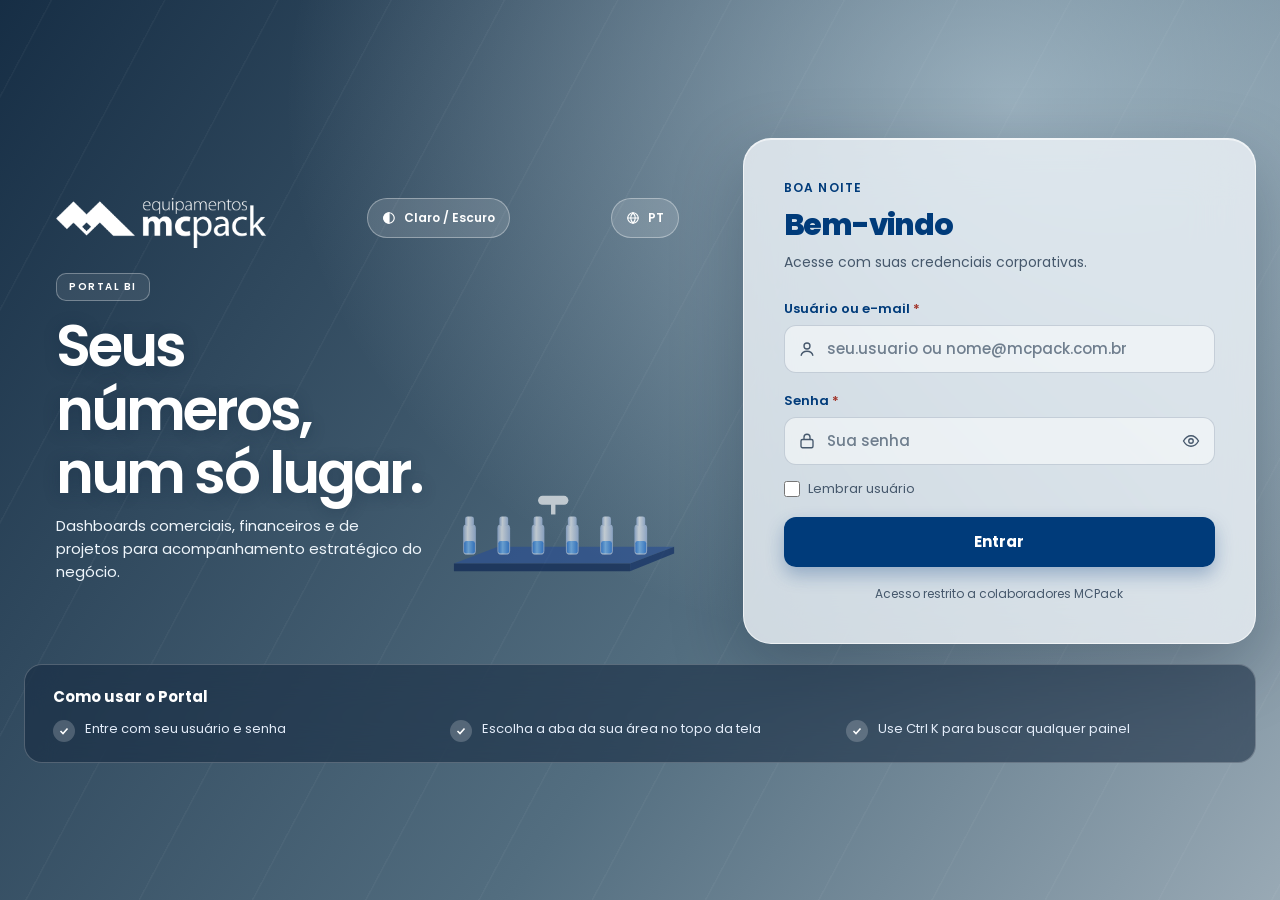
==== index.html @ 767753c0 "RH: menu suspenso flutuante para responsáveis sem deslocar formulário" ====
<!DOCTYPE html>
<html lang="pt-BR">
<head>
<meta charset="UTF-8">
<meta name="viewport" content="width=device-width, initial-scale=1.0">
<title>MCPack · Portal BI</title>
<link href="https://fonts.googleapis.com/css2?family=Poppins:wght@400;500;600;700;800&display=swap" rel="stylesheet">
<style>
  :root {
    --bg:#f3f6fb; --bg2:#e3ecf9; --white:#ffffff; --border:#dbe3ef;
    --navy:#144387; --navy2:#0e3169; --navy-dark:#0e3169;
    --text:#1f2a44; --muted:#5a6a85; --danger:#d6361f;
    --topbar-bg:#144387; --card-shadow:0 4px 16px rgba(14,49,105,0.08);
    --tab-hover:rgba(20,67,135,0.08);
    --input-bg:#e3ecf9; --input-bd:#b9cdea; --btn-bg:#144387; --btn-text:#ffffff;
    --loader-border:#dbe3ef; --loader-top:#144387; --head:#144387;
    --hero-bg:linear-gradient(120deg,#0e3169 0%,#144387 55%,#2f66bd 100%);
    --page-bg:linear-gradient(180deg,#e3ecf9 0%,#f3f6fb 60%);
  }
  [data-theme="dark"] {
    --bg:#0b1628; --bg2:#122241; --white:#122241; --border:#2a3d63;
    --navy:#4f86d9; --navy2:#2f66bd; --navy-dark:#2f66bd;
    --text:#e6ebf3; --muted:#9fb0cc; --danger:#f87171;
    --topbar-bg:#0e3169; --card-shadow:0 4px 16px rgba(0,0,0,0.4);
    --tab-hover:rgba(79,134,217,0.14);
    --input-bg:#1b2f52; --input-bd:#2a3d63; --btn-bg:#2f66bd; --btn-text:#ffffff;
    --loader-border:#2a3d63; --loader-top:#4f86d9; --head:#cfe0fb;
    --hero-bg:linear-gradient(120deg,#0a2350 0%,#0e3169 55%,#1f4a9e 100%);
    --page-bg:linear-gradient(180deg,#0b1628 0%,#0b1628 100%);
  }
  * { margin:0; padding:0; box-sizing:border-box; }
  html, body { height:100%; }
  body { font-family:'Poppins',system-ui,sans-serif; background:var(--bg); color:var(--text); transition:background 0.4s,color 0.4s; }
  button, input, select, textarea { font-family:inherit; }
  :focus-visible { outline:2px solid var(--navy); outline-offset:2px; }

  /* ===== LOGIN ===== */
  #login-screen { min-height:100vh; display:flex; align-items:center; justify-content:center; padding:40px 24px; background:var(--page-bg); }
  .login-wrap { width:100%; max-width:1180px; display:flex; flex-direction:column; gap:20px; }
  .login-row { display:flex; flex-wrap:wrap; gap:20px; }
  .hero { flex:1.25 1 520px; min-width:0; position:relative; overflow:hidden; border-radius:24px; padding:36px 40px; min-height:460px; display:flex; flex-direction:column; justify-content:space-between; gap:24px; color:#fff; background:radial-gradient(circle at 85% 20%,rgba(255,255,255,.16),transparent 45%),repeating-linear-gradient(135deg,rgba(255,255,255,.04) 0 2px,transparent 2px 22px),var(--hero-bg); box-shadow:0 10px 30px rgba(14,49,105,.25); }
  .hero-top { display:flex; justify-content:space-between; align-items:flex-start; gap:12px; flex-wrap:wrap; position:relative; }
  .hero-top img { width:150px; height:auto; display:block; }
  .hero-bottom { display:flex; flex-wrap:wrap; gap:24px; align-items:flex-end; justify-content:space-between; position:relative; }
  .hero-text { flex:1 1 240px; min-width:0; }
  .chip { display:inline-block; border:1px solid rgba(255,255,255,.35); background:rgba(255,255,255,.16); border-radius:999px; padding:5px 14px; font-size:11px; font-weight:700; letter-spacing:.08em; }
  .hero h2 { margin:14px 0 8px; font-size:2.2rem; line-height:1.1; font-weight:800; letter-spacing:-1px; color:#fff; }
  .hero p { font-size:15px; line-height:1.55; color:#dbe7fb; max-width:380px; }
  .hero-art { flex:0 0 auto; width:300px; max-width:100%; height:auto; opacity:.95; }
  .btn-theme { border:1px solid rgba(255,255,255,.35); background:rgba(255,255,255,.14); color:#fff; border-radius:999px; padding:0 14px; min-height:40px; font-size:12px; font-weight:600; cursor:pointer; display:inline-flex; align-items:center; gap:8px; transition:background .2s; }
  .btn-theme:hover { background:rgba(255,255,255,.24); }
  .btn-theme svg { width:14px; height:14px; }
  .login-card { flex:1 1 380px; min-width:0; background:var(--white); border:1px solid var(--border); border-top:4px solid var(--navy); border-radius:24px; padding:40px; box-shadow:0 12px 32px rgba(14,49,105,.12); display:flex; flex-direction:column; justify-content:center; animation:fadeUp .5s ease both; }
  @keyframes fadeUp { from{opacity:0;transform:translateY(14px)} to{opacity:1;transform:translateY(0)} }
  .login-greeting { font-size:12px; font-weight:600; color:var(--navy); text-transform:uppercase; letter-spacing:.1em; margin-bottom:6px; }
  .login-card h1 { font-size:26px; font-weight:800; color:var(--head); margin-bottom:4px; }
  .login-card .sub { font-size:14px; color:var(--muted); margin-bottom:26px; }
  .field { margin-bottom:18px; }
  .field label { display:block; font-size:13px; font-weight:600; color:var(--head); margin-bottom:6px; }
  .field .req { color:var(--danger); }
  .input-wrap { position:relative; }
  .input-wrap > svg.ico { position:absolute; left:14px; top:15px; width:18px; height:18px; color:var(--muted); pointer-events:none; }
  .field input { width:100%; height:48px; background:var(--input-bg); border:1.5px solid var(--input-bd); border-radius:12px; padding:0 14px 0 42px; color:var(--text); font-family:inherit; font-size:15px; font-weight:500; outline:none; transition:border-color .2s,box-shadow .2s,background .4s; }
  .field input:focus { border-color:var(--navy); box-shadow:0 0 0 3px rgba(79,134,217,.25); }
  .field input::placeholder { color:var(--muted); opacity:.75; }
  #input-pass { padding-right:48px; }
  .btn-eye { position:absolute; right:2px; top:2px; width:44px; height:44px; border:0; background:transparent; color:var(--muted); cursor:pointer; display:flex; align-items:center; justify-content:center; border-radius:10px; }
  .btn-eye svg { width:18px; height:18px; }
  .remember { display:flex; align-items:center; gap:8px; margin:-4px 0 18px; }
  .remember input { width:16px; height:16px; accent-color:var(--navy); cursor:pointer; }
  .remember label { font-size:13px; color:var(--muted); cursor:pointer; user-select:none; }
  #error-msg { background:rgba(214,54,31,.08); border:1px solid rgba(214,54,31,.28); border-radius:10px; padding:10px 14px; font-size:13px; color:var(--danger); margin-bottom:16px; display:none; }
  .btn-login { width:100%; height:50px; background:linear-gradient(135deg,var(--navy2),var(--navy)); color:var(--btn-text); border:none; border-radius:12px; font-size:15px; font-weight:700; cursor:pointer; transition:opacity .2s,transform .1s; box-shadow:0 8px 18px rgba(20,67,135,.32); }
  .btn-login:hover { opacity:.9; }
  .btn-login:active { transform:scale(.98); }
  .btn-login:disabled { opacity:.7; cursor:wait; }
  .login-foot { margin-top:18px; font-size:12px; color:var(--muted); text-align:center; }
  .howto { background:linear-gradient(135deg,#0e3169,#144387); color:#fff; border-radius:20px; padding:20px 28px; box-shadow:0 4px 16px rgba(14,49,105,.2); }
  .howto h3 { font-size:15px; font-weight:700; margin-bottom:12px; }
  .howto ul { list-style:none; display:grid; grid-template-columns:repeat(auto-fit,minmax(240px,1fr)); gap:16px; }
  .howto li { display:flex; gap:10px; align-items:flex-start; font-size:13px; line-height:1.45; color:#e3ecf9; }
  .howto li b { flex:none; width:22px; height:22px; border-radius:50%; background:rgba(255,255,255,.2); display:grid; place-items:center; }
  .howto li b svg { width:12px; height:12px; }

  /* ===== PORTAL ===== */
  /* ===== SHELL COM MENU LATERAL ===== */
  #app-screen { display:none; height:100vh; overflow:hidden; background:var(--page-bg); }
  .lat-side { display:flex; height:100vh; flex:0 0 auto; z-index:60; }
  .lat-rail { width:78px; flex:0 0 78px; background:#07183a; color:#fff; display:flex; flex-direction:column; align-items:center; padding:14px 0; gap:6px; }
  [data-theme="dark"] .lat-rail { background:#050f26; }
  #app-screen.mini .lat-rail { border-radius:0 24px 24px 0; }
  .lat-rail .sym { width:40px; height:auto; display:block; margin:2px 0 10px; background:none; border:0; padding:0; cursor:pointer; }
  .lat-rail .sym img { width:100%; display:block; }
  .lat-rail-btns { display:flex; flex-direction:column; gap:6px; align-items:center; width:100%; }
  .lat-rail .sp { flex:1; }
  .rb { width:62px; border:0; background:transparent; color:rgba(255,255,255,.7); display:flex; flex-direction:column; align-items:center; gap:4px; padding:9px 0 8px; border-radius:12px; font-size:9.5px; font-weight:500; cursor:pointer; font-family:inherit; }
  .rb svg { width:22px; height:22px; }
  .rb:hover { background:rgba(255,255,255,.08); color:#fff; }
  .rb.on { background:var(--navy2); color:#fff; box-shadow:inset 0 0 0 1px rgba(255,255,255,.2); }
  #app-screen.mini .lat-tg svg { transform:rotate(180deg); }
  .lat-panel { width:226px; flex:0 0 226px; background:repeating-linear-gradient(135deg,rgba(255,255,255,.04) 0 2px,transparent 2px 22px),var(--hero-bg); color:#fff; padding:20px 12px 14px; display:flex; flex-direction:column; gap:3px; border-radius:0 24px 24px 0; box-shadow:0 8px 24px rgba(14,49,105,.25); overflow:hidden; }
  #app-screen.mini .lat-panel { display:none; }
  .lat-plogo { padding:2px 12px 14px; }
  .lat-plogo img { width:150px; height:auto; display:block; }
  .lat-panel h4 { margin:2px 10px 12px; font-size:11px; font-weight:600; letter-spacing:.14em; text-transform:uppercase; opacity:.85; }
  .lat-nav { flex:1; overflow-y:auto; overflow-x:hidden; display:flex; flex-direction:column; gap:2px; scrollbar-width:thin; scrollbar-color:rgba(255,255,255,.3) transparent; }
  .lat-it { display:flex; align-items:center; gap:12px; min-height:40px; padding:0 12px; border-radius:12px; color:rgba(255,255,255,.9); font-size:13px; font-weight:500; cursor:pointer; border:0; background:transparent; width:100%; text-align:left; font-family:inherit; }
  .lat-it svg { width:19px; height:19px; flex:0 0 19px; }
  .lat-it:hover { background:rgba(255,255,255,.13); }
  .lat-it.on { background:#fff; color:#144387; font-weight:600; }
  .lat-it .lbl { overflow:hidden; text-overflow:ellipsis; white-space:nowrap; }
  .lat-user { display:flex; align-items:center; gap:10px; padding:8px 10px; border-radius:12px; background:rgba(255,255,255,.12); min-height:48px; margin-top:8px; overflow:hidden; }
  .lat-user .avatar { flex:0 0 34px; width:34px; height:34px; }
  .lat-user strong { display:block; font-size:12.5px; font-weight:600; color:#fff; overflow:hidden; text-overflow:ellipsis; white-space:nowrap; }
  .lat-user small { display:block; font-size:10.5px; color:rgba(255,255,255,.72); }
  .avatar.foto { background-size:cover; background-position:center; color:transparent; }
  .perfil { display:flex; align-items:center; gap:20px; flex-wrap:wrap; }
  .perfil .avatar-lg { width:88px; height:88px; flex:0 0 88px; border-radius:50%; background:var(--navy); color:#fff; font-size:28px; font-weight:700; display:flex; align-items:center; justify-content:center; text-transform:uppercase; background-size:cover; background-position:center; border:3px solid var(--bg2); }
  .perfil .avatar-lg.foto { color:transparent; }
  .perfil h2 { font-size:20px; font-weight:700; color:var(--head); margin:0 0 2px; }
  .perfil .sub { font-size:13px; color:var(--muted); margin-bottom:8px; }
  .pill { display:inline-flex; align-items:center; padding:3px 10px; border-radius:999px; font-size:11px; font-weight:600; background:var(--tab-hover); color:var(--navy); margin-right:6px; }
  .pill.ok { background:#e1f4e8; color:#17803d; }
  .chips { display:flex; flex-wrap:wrap; gap:8px; margin-top:8px; }
  .chip { display:inline-flex; flex-direction:column; background:var(--bg2); border:1px solid var(--border); border-radius:10px; padding:5px 12px; font-size:13px; font-weight:600; color:var(--text); }
  .chip small { font-size:10px; font-weight:500; color:var(--muted); text-transform:uppercase; letter-spacing:.05em; }
  .rh-sw-l { display:inline-flex; align-items:center; gap:10px; cursor:pointer; font-size:13px; }
  .modal .rh-sw-l { display:inline-flex; margin:0; }
  .modal .rh-sw input { padding:0; }
  .rh-sw { position:relative; width:44px; height:24px; flex:0 0 44px; }
  .rh-sw input { position:absolute; inset:0; opacity:0; margin:0; cursor:pointer; z-index:1; width:100%; height:100%; }
  .rh-sw i { position:absolute; inset:0; border-radius:999px; background:var(--input-bd); transition:background .2s; }
  .rh-sw i::after { content:""; position:absolute; top:3px; left:3px; width:18px; height:18px; border-radius:50%; background:#fff; transition:transform .2s; box-shadow:0 1px 3px rgba(0,0,0,.3); }
  .rh-sw input:checked + i { background:#17803d; }
  .rh-sw input:checked + i::after { transform:translateX(20px); }
  .rh-sw input:focus-visible + i { outline:2px solid var(--navy); outline-offset:2px; }
  .tiles { display:grid; grid-template-columns:repeat(auto-fit,minmax(260px,1fr)); gap:12px; margin-top:14px; }
  .tile { background:var(--white); border:1px solid var(--border); border-left:4px solid var(--navy); border-radius:12px; padding:14px 16px; display:flex; gap:12px; align-items:center; min-width:0; }
  .tile .ti { width:36px; height:36px; flex:0 0 36px; border-radius:10px; background:var(--tab-hover); color:var(--navy); display:grid; place-items:center; }
  .tile .ti svg { width:18px; height:18px; }
  .tile small { display:block; font-size:11px; color:var(--muted); text-transform:uppercase; letter-spacing:.05em; }
  .tile b { font-size:13.5px; font-weight:600; color:var(--text); word-break:break-word; }
  .tb-bar { display:flex; align-items:center; gap:10px; flex-wrap:wrap; margin-bottom:10px; }
  .tb-q { flex:1 1 260px; max-width:420px; height:38px; border:1px solid var(--input-bd); border-radius:10px; padding:0 12px; background:var(--white); color:var(--text); font-size:13px; font-family:inherit; }
  .tb-n { font-size:12px; color:var(--muted); }
  .tb-sp { flex:1; }
  .tb-limpar { border:0; background:none; color:var(--navy); font:inherit; font-weight:600; cursor:pointer; text-decoration:underline; padding:0; }
  .tb-th { display:flex; align-items:center; gap:4px; }
  .tb-sort { border:0; background:none; font:inherit; color:inherit; text-transform:inherit; letter-spacing:inherit; font-weight:inherit; cursor:pointer; padding:4px 0; display:inline-flex; align-items:center; gap:5px; text-align:left; }
  .tb-seta { font-size:9px; opacity:.55; }
  th[aria-sort="ascending"] .tb-seta, th[aria-sort="descending"] .tb-seta { opacity:1; color:var(--navy); }
  .tb-f { border:0; background:none; color:var(--muted); cursor:pointer; width:26px; height:26px; border-radius:6px; display:inline-grid; place-items:center; }
  .tb-f:hover, .tb-f:focus-visible { background:var(--tab-hover); color:var(--navy); }
  .tb-f.on { background:var(--navy); color:#fff; }
  .tb-chk { width:36px; }
  #tb-pop { position:fixed; z-index:1000; width:260px; background:var(--white); border:1px solid var(--border); border-radius:12px; box-shadow:0 12px 32px rgba(10,25,60,.22); padding:10px; display:flex; flex-direction:column; gap:8px; }
  #tb-pop input[type=search] { height:34px; border:1px solid var(--input-bd); border-radius:8px; padding:0 10px; font-size:13px; font-family:inherit; background:var(--white); color:var(--text); }
  #tb-pop label { display:flex; align-items:center; gap:8px; font-size:13px; color:var(--text); cursor:pointer; padding:3px 2px; }
  #tb-pop .tb-all { border-bottom:1px solid var(--border); padding-bottom:6px; font-weight:600; }
  #tb-pop .tb-list { max-height:220px; overflow:auto; }
  #tb-pop .tb-pop-f { display:flex; justify-content:space-between; gap:8px; }
  .pes-row { cursor:pointer; }
  .pes-row:hover td { background:var(--tab-hover); }
  .pes-row:focus-visible { outline:2px solid var(--navy); outline-offset:-2px; }
  .pes-filtro { min-height:32px; border:1px solid var(--input-bd); border-radius:8px; padding:0 8px; font-family:inherit; font-size:12px; background:var(--white); color:var(--text); }
  .rh-tabs { display:flex; gap:6px; border-bottom:1px solid var(--border); margin-bottom:12px; overflow-x:auto; }
  .rh-tab { border:0; background:none; font-family:inherit; font-size:13px; font-weight:600; color:var(--muted); padding:10px 14px; cursor:pointer; border-bottom:3px solid transparent; white-space:nowrap; min-height:44px; }
  .rh-tab.on { color:var(--navy); border-bottom-color:var(--navy); }
  .rh-tab .n { display:inline-block; min-width:18px; padding:0 6px; border-radius:999px; background:var(--tab-hover); color:var(--navy); font-size:11px; text-align:center; }
  .pes-n { display:flex; align-items:center; gap:10px; }
  .pes-n span:last-child { white-space:nowrap; }
  .pes-n .avatar { background:var(--navy); color:#fff; }
  .pes-n .avatar.foto { color:transparent; background-size:cover; background-position:center; }
  .lat-main { flex:1; min-width:0; height:100vh; display:flex; flex-direction:column; padding:12px 14px 12px 16px; gap:10px; overflow:hidden; }
  .lat-bar { display:flex; align-items:center; gap:12px; background:var(--white); border:1px solid var(--border); border-radius:16px; padding:0 18px; min-height:52px; box-shadow:var(--card-shadow); flex-shrink:0; }
  .lat-bar h2 { font-size:15px; font-weight:700; color:var(--head); margin:0; }
  .lat-bar span { font-size:12px; color:var(--muted); }
  .lat-burger { display:none; width:38px; height:38px; border-radius:10px; border:1px solid var(--input-bd); background:var(--white); color:var(--navy); cursor:pointer; align-items:center; justify-content:center; }
  .lat-burger svg { width:20px; height:20px; }
  .view { display:none; flex:1; min-height:0; flex-direction:column; }
  .view.on { display:flex; }
  #portal-screen { display:none; flex-direction:column; height:100vh; overflow:hidden; padding:10px 14px 12px; gap:10px; background:var(--page-bg); }
  .topbar { display:flex; align-items:center; gap:14px; flex-wrap:wrap; padding:8px 16px; border-radius:18px; color:#fff; flex-shrink:0; background:repeating-linear-gradient(135deg,rgba(255,255,255,.04) 0 2px,transparent 2px 22px),var(--hero-bg); box-shadow:0 8px 22px rgba(14,49,105,.22); }
  .topbar-left { display:flex; align-items:center; gap:12px; }
  .topbar-left img { height:46px; width:auto; display:block; }
  .topbar-label { font-size:10px; font-weight:600; letter-spacing:.1em; text-transform:uppercase; opacity:.9; border-left:1px solid rgba(255,255,255,.35); padding-left:12px; }
  .search-wrap { flex:1 1 200px; min-width:0; display:flex; justify-content:center; }
  .search-box { position:relative; width:100%; max-width:420px; }
  .search-box svg { position:absolute; left:14px; top:12px; width:16px; height:16px; color:#fff; pointer-events:none; }
  .search-box input { width:100%; height:40px; border-radius:999px; border:1px solid rgba(255,255,255,.3); background:rgba(255,255,255,.14); color:#fff; padding:0 64px 0 38px; font-family:inherit; font-size:13px; font-weight:500; outline:none; }
  .search-box input::placeholder { color:rgba(255,255,255,.75); }
  .search-box input:focus { background:rgba(255,255,255,.22); border-color:rgba(255,255,255,.6); }
  .search-box kbd { position:absolute; right:12px; top:9px; font-family:inherit; font-size:11px; font-weight:600; border:1px solid rgba(255,255,255,.4); border-radius:6px; padding:1px 7px; color:#fff; }
  .topbar-right { display:flex; align-items:center; gap:10px; margin-left:auto; flex-wrap:wrap; }
  .user-badge { display:flex; align-items:center; gap:10px; background:rgba(255,255,255,.14); border:1px solid rgba(255,255,255,.3); border-radius:999px; padding:3px 14px 3px 3px; min-height:40px; font-size:13px; }
  .avatar { width:32px; height:32px; border-radius:50%; background:#fff; color:#144387; font-weight:700; font-size:12px; display:flex; align-items:center; justify-content:center; text-transform:uppercase; }
  .user-badge strong { font-weight:600; color:#fff; }
  .btn-top { display:inline-flex; align-items:center; justify-content:center; line-height:1; white-space:nowrap; border:1px solid rgba(255,255,255,.3); background:rgba(255,255,255,.14); color:#fff; border-radius:999px; padding:0 16px; min-height:40px; font-size:13px; font-weight:600; cursor:pointer; transition:background .2s; }
  .btn-top:hover { background:rgba(255,255,255,.24); }
  .btn-top.on { background:#fff; color:#144387; border-color:#fff; }
  .btn-logout { width:40px; height:40px; border-radius:50%; border:1px solid rgba(255,255,255,.3); background:rgba(255,255,255,.14); color:#fff; cursor:pointer; display:flex; align-items:center; justify-content:center; transition:all .2s; }
  .btn-logout:hover { background:rgba(214,54,31,.85); border-color:transparent; }
  .btn-logout svg { width:18px; height:18px; }
  .nav-wrap { display:flex; align-items:center; gap:6px; background:var(--white); border:1px solid var(--border); border-radius:18px; padding:6px; box-shadow:var(--card-shadow); flex-shrink:0; }
  .nav-arrow { flex:0 0 40px; height:40px; border:0; border-radius:12px; background:var(--input-bg); color:var(--navy); cursor:pointer; display:flex; align-items:center; justify-content:center; }
  .nav-arrow:disabled { opacity:.35; cursor:default; }
  .nav-arrow svg { width:16px; height:16px; }
  .nav-bar { flex:1; min-width:0; display:flex; gap:6px; overflow-x:auto; scroll-behavior:smooth; scrollbar-width:none; }
  .nav-bar::-webkit-scrollbar { display:none; }
  .nav-tab { flex:0 0 auto; border:none; background:transparent; padding:0 18px; min-height:40px; border-radius:12px; color:var(--muted); font-size:13px; font-weight:600; cursor:pointer; white-space:nowrap; transition:all .18s; }
  .nav-tab:hover { color:var(--text); background:var(--tab-hover); }
  .nav-tab.active { background:linear-gradient(135deg,var(--navy2),var(--navy)); color:#fff; box-shadow:0 4px 10px rgba(20,67,135,.28); }
  .report-wrap { flex:1; display:flex; flex-direction:column; overflow:hidden; min-height:0; }
  .iframe-wrapper { flex:1; background:var(--white); border:1px solid var(--border); border-radius:18px; overflow:hidden; position:relative; min-height:0; box-shadow:var(--card-shadow); }
  .iframe-loader { position:absolute; inset:0; display:flex; flex-direction:column; align-items:center; justify-content:center; gap:14px; background:var(--white); z-index:2; transition:opacity .4s; }
  .loader-ring { width:36px; height:36px; border:3px solid var(--loader-border); border-top-color:var(--loader-top); border-radius:50%; animation:spin .8s linear infinite; }
  @keyframes spin { to{transform:rotate(360deg)} }
  .loader-text { font-size:13px; color:var(--muted); }
  #report-iframe { width:100%; height:100%; border:none; display:block; }

  /* ===== ADMIN ===== */
  #hub-screen { display:none; flex-direction:column; height:100vh; overflow:hidden; padding:10px 14px 12px; gap:10px; background:var(--page-bg); }
  .hubwrap { flex:1; display:flex; flex-direction:column; align-items:center; justify-content:center; gap:26px; padding:24px; overflow:auto; }
  .hubgrid { display:grid; grid-template-columns:repeat(auto-fit,minmax(210px,1fr)); gap:18px; width:100%; max-width:1240px; }
  .hubcard { text-align:left; background:var(--white); border:1px solid var(--border); border-top:4px solid var(--navy); border-radius:18px; padding:28px; display:flex; flex-direction:column; gap:10px; box-shadow:var(--card-shadow); color:var(--text); cursor:pointer; min-height:210px; font-family:inherit; transition:transform .15s, border-color .15s; }
  .hubcard:hover { border-color:var(--navy); transform:translateY(-2px); }
  .hubic { width:54px; height:54px; border-radius:14px; background:var(--bg2); color:var(--navy); display:grid; place-items:center; }
  .hubcard h3 { font-size:18px; font-weight:700; color:var(--head); margin:0; }
  .hubcard p { font-size:13px; color:var(--muted); margin:0; }
  .hubgo { margin-top:auto; font-weight:700; font-size:13px; color:var(--navy); }
  #rh-screen { display:none; flex-direction:column; height:100vh; overflow:hidden; padding:10px 14px 12px; gap:10px; background:var(--page-bg); }
  .rh-body { flex:1; overflow:auto; padding:4px 0 0; display:flex; flex-direction:column; gap:14px; }
  .rh-filtros { display:flex; gap:10px; flex-wrap:wrap; align-items:end; margin-bottom:12px; }
  .rh-filtros label { display:block; font-size:11px; font-weight:700; color:var(--muted); text-transform:uppercase; letter-spacing:.05em; margin-bottom:4px; }
  .rh-filtros input, .rh-filtros select { height:40px; border:1px solid var(--input-bd); border-radius:10px; padding:0 12px; background:var(--white); color:var(--text); font-size:13px; font-family:inherit; }
  .rh-vazio { padding:28px; text-align:center; color:var(--muted); font-size:14px; }
  .rh-dropz { border:2px dashed var(--navy); background:var(--bg2); border-radius:14px; padding:28px; text-align:center; color:var(--head); opacity:.75; }
  #admin-screen { display:none; flex-direction:column; height:100vh; overflow:hidden; padding:10px 14px 12px; gap:10px; background:var(--page-bg); }
  .admin-body { flex:1; overflow-y:auto; display:flex; flex-direction:column; gap:16px; }
  .admin-card { background:var(--white); border:1px solid var(--border); border-top:4px solid var(--navy); border-radius:18px; padding:22px; box-shadow:var(--card-shadow); }
  .admin-card-h { display:flex; align-items:center; justify-content:space-between; gap:12px; flex-wrap:wrap; font-size:16px; font-weight:700; color:var(--head); padding-bottom:12px; margin-bottom:12px; border-bottom:2px solid var(--border); }
  .table-scroll { overflow-x:auto; }
  .admin-table { width:100%; border-collapse:collapse; font-size:13px; }
  .admin-table th { text-align:left; padding:10px 12px; font-size:11px; font-weight:700; color:var(--head); background:var(--bg2); text-transform:uppercase; letter-spacing:.06em; white-space:nowrap; }
  .admin-table td { padding:12px; border-bottom:1px solid var(--border); color:var(--text); vertical-align:middle; }
  .admin-table tr:last-child td { border-bottom:none; }
  .admin-table tbody tr:hover td { background:var(--tab-hover); }
  .tag-admin { background:var(--navy); color:#fff; border-radius:999px; padding:2px 8px; font-size:10px; font-weight:700; margin-left:6px; }
  .badge-pages { display:flex; flex-wrap:wrap; gap:4px; }
  .badge-page { background:var(--tab-hover); color:var(--navy); border-radius:999px; padding:2px 10px; font-size:11px; font-weight:600; }
  .btn-edit, .btn-delete { background:transparent; border:1px solid var(--input-bd); border-radius:10px; padding:0 12px; min-height:36px; font-size:12px; font-weight:600; color:var(--muted); cursor:pointer; transition:all .2s; }
  .btn-delete { margin-left:4px; }
  .btn-edit:hover { border-color:var(--navy); color:var(--navy); }
  .btn-delete:hover { border-color:var(--danger); color:var(--danger); }
  .btn-add { background:linear-gradient(135deg,var(--navy2),var(--navy)); color:#fff; border:none; border-radius:12px; padding:0 18px; min-height:44px; font-size:13px; font-weight:600; cursor:pointer; transition:opacity .2s; }
  .btn-add:hover { opacity:.9; }
  .toggle-wrap { display:flex; align-items:center; gap:8px; }
  .toggle { position:relative; display:inline-block; width:38px; height:22px; flex-shrink:0; }
  .toggle input { opacity:0; width:0; height:0; }
  .toggle-slider { position:absolute; inset:0; background:#9aa6bd; border-radius:22px; cursor:pointer; transition:background .2s; }
  .toggle-slider:before { content:''; position:absolute; width:16px; height:16px; left:3px; bottom:3px; background:#fff; border-radius:50%; transition:transform .2s; }
  .toggle input:checked + .toggle-slider { background:#1f9d55; }
  .toggle input:checked + .toggle-slider:before { transform:translateX(16px); }
  .toggle input:focus-visible + .toggle-slider { outline:2px solid var(--navy); outline-offset:2px; }
  .toggle input:disabled + .toggle-slider { opacity:.45; cursor:not-allowed; }
  .toggle-label { font-size:12px; font-weight:600; }
  .toggle-label.ativo { color:#1f9d55; }
  .toggle-label.inativo { color:var(--muted); }

  /* ===== MODAL ===== */
  .modal-overlay { position:fixed; inset:0; background:rgba(7,18,40,.55); z-index:1000; display:none; align-items:center; justify-content:center; padding:16px; }
  .modal-overlay.active { display:flex; }
  .modal { background:var(--white); border:1px solid var(--border); border-top:4px solid var(--navy); border-radius:18px; padding:28px; width:520px; max-width:100%; max-height:86vh; overflow-y:auto; box-shadow:0 20px 60px rgba(0,0,0,.3); }
  .modal h3 { font-size:18px; font-weight:700; margin-bottom:20px; color:var(--head); }
  .modal .field { margin-bottom:14px; }
  .modal .field label { font-size:13px; font-weight:600; color:var(--head); display:block; margin-bottom:6px; }
  .modal .field input { padding:0 14px; }
  .pages-checkboxes { display:flex; flex-wrap:wrap; gap:8px; margin-top:6px; }
  .pages-checkboxes label { display:flex; align-items:center; gap:8px; font-size:13px; color:var(--text); cursor:pointer; background:var(--white); border:1.5px solid var(--input-bd); border-radius:12px; padding:8px 12px; min-height:40px; transition:all .15s; }
  .pages-checkboxes label:hover { border-color:var(--navy); }
  .pages-checkboxes label:has(input:checked) { border-color:var(--navy); background:var(--bg2); }
  .pages-checkboxes input[type=checkbox]:checked + span { color:var(--navy); font-weight:600; }
  .modal-footer { display:flex; gap:10px; justify-content:flex-end; margin-top:22px; }
  .btn-cancel { background:transparent; border:1.5px solid var(--input-bd); border-radius:12px; padding:0 18px; min-height:44px; font-size:13px; font-weight:600; color:var(--muted); cursor:pointer; }
  .btn-save { background:linear-gradient(135deg,var(--navy2),var(--navy)); color:#fff; border:none; border-radius:12px; padding:0 22px; min-height:44px; font-size:13px; font-weight:600; cursor:pointer; }

  /* ===== RESPONSIVO ===== */
  @media (max-width:820px) {
    .hero-art { display:none; }
    .hero { padding:24px 20px; min-height:0; }
    .hero h2 { font-size:1.7rem; }
    .login-card { padding:28px 22px; }
    .search-wrap { order:5; flex-basis:100%; }
    .topbar-label, .user-badge strong { display:none; }
    .user-badge { padding:3px; }
    .lat-burger { display:flex; }
    .lat-side { position:fixed; left:0; top:0; transform:translateX(-105%); transition:transform .22s ease; }
    .lat-tg { display:none !important; }
    #app-screen.mini .lat-panel { display:flex; }
    #app-screen.mini .lat-rail { border-radius:0; }
    #app-screen.open .lat-side { transform:none; }
    .lat-main { padding:10px; }
  }
  @media (prefers-reduced-motion:reduce) { * { animation:none !important; transition:none !important; } .loader-ring { animation:spin .8s linear infinite !important; } }

/* ===== MCPack | Liquid Glass — visual layer ===== */
:root{--navy:#003B7A;--navy2:#49609D;--navy-dark:#003B7A;--head:#003B7A;--bg:#eef1f5;--bg2:#edf1f6;--border:#dce2e9;--input-bg:#f7f9fb;--input-bd:#cbd5e1;--page-bg:linear-gradient(135deg,#e1e7ef,#f8fafc 55%,#e6ebf2);--card-shadow:0 8px 28px rgba(20,43,74,.07)}
[data-theme="dark"]{--navy:#8cbcf2;--navy2:#49609D;--head:#e0eafa;--page-bg:linear-gradient(135deg,#111b29,#1e2d40);--card-shadow:0 8px 28px #0003;--btn-text:#fff}
#login-screen{position:relative;isolation:isolate;overflow:hidden;background:linear-gradient(115deg,#10243b,#60798a 62%,#9baab5)}
#login-screen::before{content:"";position:absolute;inset:-10%;z-index:-2;background:radial-gradient(ellipse at 74% 18%,#d7e9f38c,transparent 45%),repeating-linear-gradient(118deg,#ffffff09 0px,#ffffff09 1px,transparent 2px,transparent 100px),linear-gradient(125deg,#0c233b,#536e80 58%,#aab8c2);animation:mcCoverDrift 26s ease-in-out infinite alternate}
@keyframes mcCoverDrift{from{transform:scale(1)}to{transform:scale(1.12) translate(-1%,1%)}}
.mc-cover-video{position:absolute;inset:0;width:100%;height:100%;object-fit:cover;z-index:-1;opacity:0;transition:opacity .8s;pointer-events:none}
.mc-cover-video.mc-ready{opacity:1}#login-screen:has(.mc-ready)::after{content:"";position:absolute;inset:0;z-index:-1;background:linear-gradient(90deg,#061b32b5,#142b4060 55%,#172c3a30);pointer-events:none}
.login-wrap{position:relative;max-width:1260px;gap:20px}.login-row{gap:32px;align-items:center}.hero{background:none;box-shadow:none;border-radius:0;padding:32px;min-height:440px}.hero h2{font-size:clamp(2.3rem,4.5vw,3.8rem);font-weight:600;letter-spacing:-.05em;text-shadow:0 2px 16px #10243b55}.hero p{color:#eef5fb;max-width:430px}.hero .chip{color:white;background:#ffffff16;border:1px solid #ffffff50;font-size:10px;letter-spacing:.15em}.hero-top img{width:210px;max-width:100%}.hero-art{opacity:.65;width:230px}#login-screen:has(.mc-ready) .hero-art{display:none}
.login-card{background:rgba(242,246,250,.78);backdrop-filter:blur(28px) saturate(125%);-webkit-backdrop-filter:blur(28px) saturate(125%);border:1px solid #ffffffa0;border-radius:28px;box-shadow:0 24px 70px #07182b44,inset 0 1px 0 #fff9;padding:40px;--head:#003B7A;--text:#18283d;--muted:#46586c;--navy:#003B7A;--input-bg:#ffffff85;--input-bd:#9eacbb80;--btn-text:#fff;--danger:#a13227}.login-card .btn-login{background:#003B7A}.login-card h1{font-size:30px;letter-spacing:-.04em}.login-card .field input{border-width:1px}.howto{background:#14283f90;backdrop-filter:blur(18px);-webkit-backdrop-filter:blur(18px);border:1px solid #ffffff38;box-shadow:none;border-radius:18px}
.lat-rail{background:#003B7A}.lat-panel{background:linear-gradient(155deg,#003B7A,#304f79);border-radius:0 20px 20px 0;box-shadow:8px 0 28px #142b4a15}.lat-plogo img{width:170px;max-width:100%}.lat-main{padding:16px;gap:12px}.lat-bar,.admin-card,.hubcard,.iframe-wrapper{border:1px solid var(--border);border-radius:19px;box-shadow:var(--card-shadow)}.lat-bar{min-height:56px;backdrop-filter:blur(16px)}.hubcard{padding:26px;min-height:220px;transition:transform .2s,box-shadow .2s,border-color .2s}.hubcard:hover{transform:translateY(-4px);box-shadow:0 15px 35px #003b7a20}.hubic{border:1px solid var(--border);border-radius:17px;background:var(--bg2)}.admin-card-h{border-bottom:1px solid var(--border)}.admin-table th{background:var(--bg2);text-transform:none;letter-spacing:.02em}.admin-table td{padding:13px 12px}.tile{border-left:1px solid var(--border);border-radius:16px}.modal{border-top:1px solid var(--border);border-radius:24px}.btn-add,.btn-save{background:#003B7A}.lat-it.on{color:#003B7A}.rb.on{background:#49609D}.report-wrap{min-height:0}
@media(max-width:820px){.hero{min-height:0;padding:12px}.login-card{padding:26px}.login-row{gap:16px}.lat-main{padding:10px}.hero h2{font-size:2rem}.hero-top img{width:160px}}
@media(prefers-reduced-motion:reduce){#login-screen::before{animation:none}.mc-cover-video{display:none!important}}

</style>
<!-- Google Analytics -->
<script async src="https://www.googletagmanager.com/gtag/js?id=G-J61J4685WD"></script>
<script>
  window.dataLayer = window.dataLayer || [];
  function gtag(){dataLayer.push(arguments);}
  gtag('js', new Date());
  gtag('config', 'G-J61J4685WD');
</script>
<link rel="icon" type="image/png" href="[data-uri]">
<meta name="theme-color" content="#003B7A">
</head>
<body>
<!-- ===== CONFIGURAÇÃO ===== -->
<script>
  const EDGE_URL = "https://igsoruvlyvydocdfatde.supabase.co/functions/v1/portal-auth";
</script>
<!-- LOGIN -->
<div id="login-screen">
  <!-- Optional local video: upload capa-mcpack.mp4 alongside index.html. Fallback remains visible until video plays. -->
  <video class="mc-cover-video" muted loop playsinline preload="none" aria-hidden="true" onplaying="this.classList.add('mc-ready')" onerror="this.classList.remove('mc-ready')" id="mc-cover-video"></video>
  <div class="login-wrap">
    <div class="login-row">
      <section class="hero">
        <div class="hero-top">
          <img src="[data-uri]" alt="MCPack Equipamentos">
          <button type="button" class="btn-theme" onclick="alternarTema()"><svg viewBox="0 0 24 24" fill="none" stroke="currentColor" stroke-width="2" aria-hidden="true"><circle cx="12" cy="12" r="9"/><path d="M12 3a9 9 0 0 0 0 18z" fill="currentColor"/></svg>Claro / Escuro</button>
          <button type="button" class="btn-theme" data-lang-btn><svg viewBox="0 0 24 24" fill="none" stroke="currentColor" stroke-width="2" stroke-linecap="round" stroke-linejoin="round" aria-hidden="true"><circle cx="12" cy="12" r="9"/><path d="M3 12h18M12 3c2.6 2.8 3.9 5.8 3.9 9s-1.3 6.2-3.9 9c-2.6-2.8-3.9-5.8-3.9-9s1.3-6.2 3.9-9z"/></svg><span class="lang-cur">PT</span></button>
        </div>
        <div class="hero-bottom">
          <div class="hero-text">
            <span class="chip">PORTAL BI</span>
            <h2>Seus números,<br>num só lugar.</h2>
            <p>Dashboards comerciais, financeiros e de projetos para acompanhamento estratégico do negócio.</p>
          </div>
          <svg class="hero-art" viewBox="0 0 470 190" aria-hidden="true"><defs><linearGradient id="kkg" x1="0" x2="1"><stop offset="0" stop-color="#9fb8e0"/><stop offset=".35" stop-color="#ffffff"/><stop offset="1" stop-color="#a9c0e6"/></linearGradient><linearGradient id="kkl" x1="0" x2="1"><stop offset="0" stop-color="#2b7be0"/><stop offset=".4" stop-color="#7cc0ff"/><stop offset="1" stop-color="#2b7be0"/></linearGradient><clipPath id="kkb"><rect x="20" y="0" width="440" height="190"/></clipPath><g id="kkB"><rect x="-10" y="70" width="26" height="62" rx="8" fill="url(#kkg)"/><rect x="-6" y="54" width="18" height="20" rx="5" fill="url(#kkg)"/><rect x="-8" y="104" width="22" height="26" rx="5" fill="url(#kkl)"/></g></defs><path d="M10 150 L370 150 L460 116 L100 116 Z" fill="#2a4f93"/><path d="M10 150 L370 150 L370 166 L10 166 Z" fill="#0a2352"/><path d="M370 150 L460 116 L460 130 L370 166 Z" fill="#0d2a63"/><g clip-path="url(#kkb)"><g><animateTransform attributeName="transform" type="translate" values="0 0;70 0" dur="2.4s" repeatCount="indefinite"/><use href="#kkB" x="0"/><use href="#kkB" x="70"/><use href="#kkB" x="140"/><use href="#kkB" x="210"/><use href="#kkB" x="280"/><use href="#kkB" x="350"/></g></g><rect x="182" y="12" width="62" height="18" rx="9" fill="#fff"/><rect x="208.5" y="28" width="9" height="22" fill="#fff"/><circle cx="213" cy="40" r="3.5" fill="#5fb0ff"><animate attributeName="cy" values="42;100;100" keyTimes="0;0.12;1" dur="2.4s" begin="-0.15s" repeatCount="indefinite"/><animate attributeName="opacity" values="1;1;0;0" keyTimes="0;0.115;0.12;1" dur="2.4s" begin="-0.15s" repeatCount="indefinite"/></circle></svg>
        </div>
      </section>
      <section class="login-card">
        <div class="login-greeting" id="login-greeting">Bom dia</div>
        <h1>Bem-vindo</h1>
        <p class="sub">Acesse com suas credenciais corporativas.</p>
        <div class="field">
          <label for="input-user">Usuário ou e-mail <span class="req">*</span></label>
          <div class="input-wrap">
            <svg class="ico" viewBox="0 0 24 24" fill="none" stroke="currentColor" stroke-width="1.8" aria-hidden="true"><circle cx="12" cy="8" r="4"/><path d="M4 21c1-4 4-6 8-6s7 2 8 6"/></svg>
            <input type="text" id="input-user" placeholder="seu.usuario ou nome@mcpack.com.br" autocomplete="username" autocapitalize="none" spellcheck="false"/>
          </div>
        </div>
        <div class="field">
          <label for="input-pass">Senha <span class="req">*</span></label>
          <div class="input-wrap">
            <svg class="ico" viewBox="0 0 24 24" fill="none" stroke="currentColor" stroke-width="1.8" aria-hidden="true"><rect x="4" y="10" width="16" height="11" rx="2"/><path d="M8 10V7a4 4 0 0 1 8 0v3"/></svg>
            <input type="password" id="input-pass" placeholder="Sua senha" autocomplete="current-password"/>
            <button type="button" class="btn-eye" id="btn-eye" aria-label="Mostrar senha" onclick="alternarSenha()"><svg viewBox="0 0 24 24" fill="none" stroke="currentColor" stroke-width="1.8" aria-hidden="true"><path d="M2 12s4-7 10-7 10 7 10 7-4 7-10 7S2 12 2 12z"/><circle cx="12" cy="12" r="3"/></svg></button>
          </div>
        </div>
        <div class="remember">
          <input type="checkbox" id="remember-me">
          <label for="remember-me">Lembrar usuário</label>
        </div>
        <div id="error-msg" role="alert">Usuário ou senha incorretos.</div>
        <button class="btn-login" onclick="doLogin()">Entrar</button>
        <div class="login-foot">Acesso restrito a colaboradores MCPack</div>
      </section>
    </div>
    <div class="howto">
      <h3>Como usar o Portal</h3>
      <ul>
        <li><b><svg viewBox="0 0 24 24" fill="none" stroke="#fff" stroke-width="3.2" aria-hidden="true"><path d="M5 12l5 5 9-10"/></svg></b><span>Entre com seu usuário e senha</span></li>
        <li><b><svg viewBox="0 0 24 24" fill="none" stroke="#fff" stroke-width="3.2" aria-hidden="true"><path d="M5 12l5 5 9-10"/></svg></b><span>Escolha a aba da sua área no topo da tela</span></li>
        <li><b><svg viewBox="0 0 24 24" fill="none" stroke="#fff" stroke-width="3.2" aria-hidden="true"><path d="M5 12l5 5 9-10"/></svg></b><span>Use Ctrl K para buscar qualquer painel</span></li>
      </ul>
    </div>
  </div>
</div>
<!-- APP (menu lateral) -->
<div id="app-screen">
  <aside class="lat-side" id="lat-side">
    <div class="lat-rail">
      <button type="button" class="sym" title="Início" aria-label="Início" onclick="irParaInicio()"><img src="simbolo_mcpack_branco.png" alt="MCPack"></button>
      <div class="lat-rail-btns" id="lat-rail-btns"></div>
      <div class="sp"></div>
      <button type="button" class="rb lat-tg" id="lat-tg" title="Recolher / expandir o painel" aria-label="Recolher ou expandir o painel" onclick="alternarMenu()"><svg viewBox="0 0 24 24" fill="none" stroke="currentColor" stroke-width="2" stroke-linecap="round" stroke-linejoin="round" aria-hidden="true"><path d="M15 5l-7 7 7 7"/></svg><span>Painel</span></button>
      <button type="button" class="rb" title="Claro / Escuro" onclick="alternarTema()"><svg viewBox="0 0 24 24" fill="none" stroke="currentColor" stroke-width="2" stroke-linecap="round" stroke-linejoin="round" aria-hidden="true"><path d="M21 13A9 9 0 1 1 11 3a7 7 0 0 0 10 10z"/></svg><span>Tema</span></button>
      <button type="button" class="rb" data-lang-btn><svg viewBox="0 0 24 24" fill="none" stroke="currentColor" stroke-width="2" stroke-linecap="round" stroke-linejoin="round" aria-hidden="true"><circle cx="12" cy="12" r="9"/><path d="M3 12h18M12 3c2.6 2.8 3.9 5.8 3.9 9s-1.3 6.2-3.9 9c-2.6-2.8-3.9-5.8-3.9-9s1.3-6.2 3.9-9z"/></svg><span class="lang-cur">PT</span></button>
      <button type="button" class="rb" title="Sair" onclick="doLogout()"><svg viewBox="0 0 24 24" fill="none" stroke="currentColor" stroke-width="2" stroke-linecap="round" stroke-linejoin="round" aria-hidden="true"><path d="M9 4H5v16h4M16 8l4 4-4 4M20 12H9"/></svg><span>Sair</span></button>
    </div>
    <div class="lat-panel">
      <div class="lat-plogo"><img src="[data-uri]" alt="MCPack Equipamentos"></div>
      <h4 id="lat-ptitle"></h4>
      <nav class="lat-nav" id="lat-nav" aria-label="Menu principal"></nav>
      <div class="lat-user"><span class="avatar" id="user-avatar"></span><div><strong id="display-user"></strong><small id="user-role"></small></div></div>
    </div>
  </aside>
  <main class="lat-main">
    <div class="lat-bar">
      <button type="button" class="lat-burger" aria-label="Abrir menu" onclick="alternarMenu()"><svg viewBox="0 0 24 24" fill="none" stroke="currentColor" stroke-width="2" stroke-linecap="round" stroke-linejoin="round" aria-hidden="true"><path d="M4 6h16M4 12h16M4 18h16"/></svg></button>
      <h2 id="lat-title"></h2><span id="lat-sub"></span>
    </div>
    <section class="view" id="view-home">
      <div class="hubwrap">
        <div style="text-align:center">
          <div class="login-greeting" id="hub-greeting"></div>
          <h1 style="font-size:28px;font-weight:800;color:var(--head);margin:0 0 6px" id="hub-title"></h1>
          <p style="color:var(--muted);font-size:14px;margin:0">Para onde você quer ir?</p>
        </div>
        <div class="hubgrid" id="hub-cards"></div>
      </div>
    </section>
    <section class="view" id="view-dash">
      <div class="report-wrap">
        <div class="iframe-wrapper">
          <div class="iframe-loader" id="iframe-loader">
            <div class="loader-ring"></div>
            <div class="loader-text">Carregando dashboard...</div>
          </div>
          <iframe id="report-iframe" allowfullscreen></iframe>
        </div>
      </div>
    </section>
    <section class="view" id="view-rh"><div class="rh-body" id="rh-content"></div></section>
    <section class="view" id="view-admin">
      <div class="admin-body">
        <div class="admin-card">
          <div class="admin-card-h">Usuários cadastrados <button class="btn-add" onclick="abrirModalAdd()">+ Novo usuário</button></div>
          <div class="table-scroll">
            <table class="admin-table">
              <thead><tr><th>Usuário</th><th>Status</th><th>Páginas liberadas</th><th>Ações</th></tr></thead>
              <tbody id="users-tbody"></tbody>
            </table>
          </div>
        </div>
      </div>
    </section>
  </main>
</div>
<!-- MODAL -->
<div class="modal-overlay" id="modal-overlay">
  <div class="modal" role="dialog" aria-modal="true" aria-labelledby="modal-title">
    <h3 id="modal-title">Editar usuário</h3>
    <div class="field"><label for="modal-usuario" id="modal-usuario-label">E-mail (será o usuário de acesso)</label><input type="text" id="modal-usuario" placeholder="nome@mcpack.com.br" autocapitalize="none" spellcheck="false"/></div>
    <div class="field"><label for="modal-senha">Senha (deixe em branco para não alterar)</label><input type="password" id="modal-senha" placeholder="nova senha"/></div>
    <div class="field">
      <label>Páginas liberadas</label>
      <div class="pages-checkboxes" id="pages-checkboxes"></div>
    </div>
    <div class="modal-footer">
      <button class="btn-cancel" onclick="fecharModal()">Cancelar</button>
      <button class="btn-save" onclick="salvarUsuario()">Salvar</button>
    </div>
  </div>
</div>
<script>
// ── Estado global ──
let currentUser = null;
let currentToken = null;
let currentPages = [];
let editingUser = null;
let allPages = [];
// ── Tema ──
function aplicarTema() {
  const h = new Date().getHours();
  let manual = null;
  try { manual = localStorage.getItem("mcpack_theme"); } catch {}
  const isDia = manual ? manual === "light" : (h >= 6 && h < 18);
  const greeting = document.getElementById("login-greeting");
  if (isDia) {
    document.documentElement.removeAttribute("data-theme");
  } else {
    document.documentElement.setAttribute("data-theme", "dark");
  }
  if (greeting) {
    if (h >= 6 && h < 12) greeting.textContent = "Bom dia";
    else if (h >= 12 && h < 18) greeting.textContent = "Boa tarde";
    else greeting.textContent = "Boa noite";
  }
}
aplicarTema();
setInterval(aplicarTema, 60000);
function alternarTema() {
  const escuro = document.documentElement.getAttribute("data-theme") === "dark";
  try { localStorage.setItem("mcpack_theme", escuro ? "light" : "dark"); } catch {}
  aplicarTema();
}
function alternarSenha() {
  const i = document.getElementById("input-pass");
  const mostrar = i.type === "password";
  i.type = mostrar ? "text" : "password";
  document.getElementById("btn-eye").setAttribute("aria-label", mostrar ? "Ocultar senha" : "Mostrar senha");
}
function esc(s) {
  return String(s == null ? "" : s).replace(/[&<>"']/g, c => ({ "&":"&amp;", "<":"&lt;", ">":"&gt;", '"':"&quot;", "'":"&#39;" }[c]));
}
// ── Login ──
async function doLogin() {
  const u = document.getElementById("input-user").value.trim().toLowerCase();
  const p = document.getElementById("input-pass").value.trim();
  const err = document.getElementById("error-msg");
  const btn = document.querySelector(".btn-login");
  const remember = document.getElementById("remember-me").checked;
  if (!u || !p) { err.style.display = "block"; err.textContent = "Preencha usuário e senha."; return; }
  btn.textContent = "Entrando...";
  btn.disabled = true;
  err.style.display = "none";
  try {
    const resp = await fetch(EDGE_URL, {
      method: "POST",
      headers: { "Content-Type": "application/json" },
      body: JSON.stringify({ action: "login", username: u, password: p })
    });
    const data = await resp.json();
    if (!resp.ok || data.error) {
      err.style.display = "block";
      err.textContent = data.error || "Usuário ou senha incorretos.";
      return;
    }
    currentToken = data.token;
    currentUser = data.username;
    currentPages = data.paginas || [];
    if (remember) localStorage.setItem("mcpack_remember_user", u);
    else localStorage.removeItem("mcpack_remember_user");
    localStorage.setItem("mcpack_token", currentToken);
    localStorage.setItem("mcpack_page", "");
    trackLogin(currentUser);
    iniciarPortal(null);
  } catch (e) {
    err.style.display = "block";
    err.textContent = "Erro de conexão. Tente novamente.";
  } finally {
    btn.textContent = "Entrar";
    btn.disabled = false;
  }
}
document.addEventListener("keydown", e => {
  if (e.key === "Enter" && document.getElementById("login-screen").style.display !== "none") doLogin();
});
// ── Verificar sessão salva ──
async function carregarSessao() {
  const token = localStorage.getItem("mcpack_token");
  const savedUser = localStorage.getItem("mcpack_remember_user");
  if (savedUser) document.getElementById("input-user").value = savedUser;
  if (!token) return;
  try {
    const resp = await fetch(EDGE_URL, {
      method: "POST",
      headers: { "Content-Type": "application/json", "Authorization": "Bearer " + token },
      body: JSON.stringify({ action: "verify" })
    });
    const data = await resp.json();
    if (!resp.ok || data.error) { localStorage.removeItem("mcpack_token"); return; }
    currentToken = token;
    currentUser = data.username;
    currentPages = data.paginas || [];
    const lastPage = localStorage.getItem("mcpack_page");
    iniciarPortal(lastPage || null);
  } catch (e) {
    localStorage.removeItem("mcpack_token");
  }
}
// ── Portal ──
function iniciarPortal(paginaInicial) {
  document.getElementById("login-screen").style.display = "none";
  document.getElementById("display-user").textContent = currentUser;
  document.getElementById("user-avatar").textContent = (currentUser || "?").split(/[.\s_-]+/).filter(Boolean).slice(0, 2).map(p => p[0]).join("");
  const target = paginaInicial && currentPages.find(p => p.key === paginaInicial)
    ? paginaInicial
    : (currentPages[0] ? currentPages[0].key : null);
  rhDetectar().then(() => {
    document.getElementById("user-role").textContent = isAdmin() ? "Administrador" : (rhNome || "");
    construirMenu();
    try { if (window.innerWidth > 820 && localStorage.getItem("mcpack_menu_mini") === "1") document.getElementById("app-screen").classList.add("mini"); } catch (e) {}
    document.getElementById("app-screen").style.display = "flex";
    decidirEntrada(target);
  });
}
function isAdmin() {
  if (!currentToken) return false;
  try {
    const payload = JSON.parse(atob(currentToken.split('.')[1]));
    return payload.is_admin === true;
  } catch { return false; }
}
let paginaAtual = null;
function abrirPagina(key) {
  const pg = currentPages.find(p => p.key === key);
  if (!pg) return;
  mostrarView("dash", pg.label, "Dashboards");
  marcarAtivo("dash:" + key);
  const loader = document.getElementById("iframe-loader");
  const iframe = document.getElementById("report-iframe");
  if (paginaAtual === key && iframe.getAttribute("src")) return;
  paginaAtual = key;
  localStorage.setItem("mcpack_page", key);
  trackPage(pg.label, currentUser);
  loader.style.opacity = "1"; loader.style.display = "flex";
  // Microfone (ditado por voz) só para o chat do agente; os demais iframes não recebem a permissão
  let isAgent = false;
  try { isAgent = pg.tipo === "html" && AGENT_ORIGINS.includes(new URL(pg.base).origin); } catch {}
  if (isAgent) iframe.setAttribute("allow", "microphone"); else iframe.removeAttribute("allow");
  iframe.src = pg.tipo === "html" ? pg.base + "?u=" + encodeURIComponent(currentUser) : pg.base + "&pageName=" + pg.pageName;
  iframe.onload = () => {
    setTimeout(() => {
      loader.style.opacity = "0";
      setTimeout(() => loader.style.display = "none", 400);
    }, 1500);
  };
}
function doLogout() {
  localStorage.removeItem("mcpack_token");
  localStorage.removeItem("mcpack_page");
  currentToken = null; currentUser = null; currentPages = [];
  paginaAtual = null;
  document.getElementById("report-iframe").src = "";
  document.getElementById("app-screen").style.display = "none";
  document.getElementById("app-screen").classList.remove("open");
  rhAreas = []; rhNome = null; hubTarget = null;
  document.getElementById("login-screen").style.display = "flex";
  const savedUser = localStorage.getItem("mcpack_remember_user");
  document.getElementById("input-user").value = savedUser || "";
  document.getElementById("input-pass").value = "";
  if (savedUser) setTimeout(() => document.getElementById("input-pass").focus(), 100);
}
// ── Área do RH (rh-api) ──
const RH_URL = "https://igsoruvlyvydocdfatde.supabase.co/functions/v1/rh-api";
let rhAreas = [];
let rhTipos = [];
async function rhCall(action, extra) {
  const resp = await fetch(RH_URL, {
    method: "POST",
    headers: { "Content-Type": "application/json", "Authorization": "Bearer " + currentToken },
    body: JSON.stringify(Object.assign({ action }, extra || {}))
  });
  const data = await resp.json();
  if (!resp.ok || !data.ok) throw new Error(data.error || "Erro");
  return data;
}
let rhNome = null, rhFoto = null;
let hubTarget = null;
function iniciaisDe(nome) { return String(nome || "?").split(/[.\s_-]+/).filter(Boolean).slice(0, 2).map(p => p[0]).join(""); }
function aplicarFoto(el, url) {
  if (!el) return;
  if (url) { el.style.backgroundImage = 'url("' + url + '")'; el.classList.add("foto"); }
  else { el.style.backgroundImage = ""; el.classList.remove("foto"); }
}
async function rhDetectar() {
  rhAreas = []; rhNome = null; rhFoto = null;
  try {
    const d = await rhCall("me");
    rhAreas = d.areas || [];
    rhNome = d.nome || null;
    rhFoto = d.foto || null;
  } catch (e) { rhAreas = []; }
  aplicarFoto(document.getElementById("user-avatar"), rhFoto);
}
const RH_ABAS = [
  { key: "meus", label: "Meus documentos", area: "colaborador", modo: "colab", icone: "doc" },
  { key: "dados", label: "Meus dados", area: "colaborador", modo: "colab", icone: "id" },
  { key: "pessoas", label: "Pessoas", area: "rh_pessoas", modo: "rh", icone: "people" },
  { key: "docs", label: "Documentos", area: "rh_documentos", modo: "rh", icone: "up" },
  { key: "consolidado", label: "Consolidado", area: "rh_consolidado", modo: "rh", icone: "list" },
  { key: "artes", label: "Central de Artes", area: "rh_editar", modo: "rh", icone: "people" }
];
// ── Shell: menu lateral e views ──
const ICONES = {
  home: '<path d="M3 11l9-8 9 8"/><path d="M5 10v10h14V10"/>',
  user: '<circle cx="12" cy="8" r="4"/><path d="M4 21c0-4 4-7 8-7s8 3 8 7"/>',
  doc: '<path d="M14 3H6v18h12V7z"/><path d="M14 3v4h4"/>',
  id: '<rect x="3" y="5" width="18" height="14" rx="2"/><circle cx="9" cy="11" r="2"/><path d="M14 10h4M14 14h4M6 16c.5-1.5 5.5-1.5 6 0"/>',
  people: '<path d="M16 21v-2a4 4 0 0 0-4-4H6a4 4 0 0 0-4 4v2"/><circle cx="9" cy="7" r="4"/><path d="M22 21v-2a4 4 0 0 0-3-3.9M16 3.1a4 4 0 0 1 0 7.8"/>',
  up: '<path d="M12 16V4M7 9l5-5 5 5M4 20h16"/>',
  list: '<path d="M8 6h13M8 12h13M8 18h13M3 6h.01M3 12h.01M3 18h.01"/>',
  chart: '<path d="M4 20V10M10 20V4M16 20v-7M22 20H2"/>',
  shield: '<path d="M12 3l8 3v6c0 5-3.5 8-8 9-4.5-1-8-4-8-9V6l8-3z"/><path d="M9 12l2 2 4-4"/>',
  chev: '<path d="M6 9l6 6 6-6"/>',
  mail: '<rect x="3" y="5" width="18" height="14" rx="2"/><path d="M3 7l9 6 9-6"/>',
  phone: '<path d="M5 3h4l2 5-2.5 1.5a11 11 0 0 0 6 6L16 13l5 2v4a2 2 0 0 1-2 2A16 16 0 0 1 3 5a2 2 0 0 1 2-2z"/>',
  cal: '<rect x="3" y="5" width="18" height="16" rx="2"/><path d="M3 10h18M8 3v4M16 3v4"/>',
  build: '<path d="M4 21V7l8-4 8 4v14M9 21v-6h6v6"/>',
  brief: '<rect x="3" y="7" width="18" height="13" rx="2"/><path d="M9 7V4h6v3M3 13h18"/>',
  cam: '<path d="M4 8h3l2-3h6l2 3h3v12H4z"/><circle cx="12" cy="13" r="3.5"/>'
};
function svgIcone(n) { return '<svg viewBox="0 0 24 24" fill="none" stroke="currentColor" stroke-width="2" stroke-linecap="round" stroke-linejoin="round" aria-hidden="true">' + (ICONES[n] || "") + '</svg>'; }
function entradasDisponiveis() {
  const e = [];
  if (rhAreas.includes("colaborador")) e.push("colab");
  if (rhAreas.some(a => a.startsWith("rh_"))) e.push("rh");
  if (currentPages.length) e.push("dash");
  if (isAdmin()) e.push("admin");
  return e;
}
let menuGrupo = null, menuAtivo = null;
function gruposMenu() {
  const abas = m => RH_ABAS.filter(a => a.modo === m && rhAreas.includes(a.area)).map(a => ({ k: "rh:" + a.key, l: a.label, i: a.icone, fn: () => rhAbrirAba(a.key) }));
  const g = [];
  const colab = abas("colab"), rh = abas("rh");
  if (colab.length) g.push({ k: "colab", t: "Portal do Colaborador", r: "Colab.", i: "user", itens: colab });
  if (rh.length) g.push({ k: "rh", t: "Área do RH", r: "RH", i: "people", itens: rh });
  if (currentPages.length) g.push({ k: "dash", t: "Dashboards", r: "Dashb.", i: "chart", itens: [...currentPages].sort((a, b) => a.label.localeCompare(b.label, "pt-BR", { sensitivity: "base" })).map(pg => ({ k: "dash:" + pg.key, l: pg.label, i: "chart", fn: () => abrirPagina(pg.key) })) });
  if (isAdmin()) g.push({ k: "admin", t: "Administração", r: "Admin", i: "shield", itens: [{ k: "admin", l: "Usuários e acessos", i: "shield", fn: irParaAdmin }] });
  return g;
}
function grupoDaChave(k) {
  if (k === "home") return "home";
  if (k === "admin") return "admin";
  if (k.startsWith("dash:")) return "dash";
  if (k.startsWith("rh:")) { const a = RH_ABAS.find(x => x.key === k.slice(3)); return a ? a.modo : null; }
  return null;
}
function irParaInicio() { if (entradasDisponiveis().length >= 2) mostrarHub(); else { const g = gruposMenu()[0]; if (g) g.itens[0].fn(); } }
function abrirGrupo(k) { const g = gruposMenu().find(x => x.k === k); if (!g) return; menuGrupo = k; renderMenu(); fecharMenuMobile(); g.itens[0].fn(); }
function construirMenu() {
  const gs = gruposMenu();
  const box = document.getElementById("lat-rail-btns");
  box.innerHTML = "";
  const btn = (k, rot, ic, fn) => {
    const b = document.createElement("button");
    b.type = "button"; b.className = "rb"; b.dataset.g = k; b.title = rot;
    b.innerHTML = svgIcone(ic) + "<span></span>"; b.querySelector("span").textContent = rot;
    b.onclick = fn; box.appendChild(b);
  };
  if (entradasDisponiveis().length >= 2) btn("home", "Início", "home", () => { fecharMenuMobile(); mostrarHub(); });
  gs.forEach(g => btn(g.k, g.r, g.i, () => abrirGrupo(g.k)));
  if (!menuGrupo || (menuGrupo !== "home" && !gs.find(g => g.k === menuGrupo))) menuGrupo = gs[0] ? gs[0].k : null;
  renderMenu();
}
function renderMenu() {
  const gs = gruposMenu();
  document.querySelectorAll("#lat-rail-btns .rb").forEach(b => b.classList.toggle("on", b.dataset.g === menuGrupo));
  const nav = document.getElementById("lat-nav");
  nav.innerHTML = "";
  const item = (k, label, icone, fn) => {
    const b = document.createElement("button");
    b.type = "button"; b.className = "lat-it" + (k === menuAtivo ? " on" : ""); b.dataset.k = k; b.title = label;
    b.innerHTML = svgIcone(icone) + '<span class="lbl"></span>';
    b.querySelector(".lbl").textContent = label;
    b.onclick = () => { fecharMenuMobile(); fn(); };
    nav.appendChild(b);
  };
  if (menuGrupo === "home") {
    document.getElementById("lat-ptitle").textContent = "Atalhos";
    gs.forEach(g => item("g:" + g.k, g.t, g.i, () => abrirGrupo(g.k)));
  } else {
    const g = gs.find(x => x.k === menuGrupo);
    document.getElementById("lat-ptitle").textContent = g ? g.t : "";
    if (g) g.itens.forEach(i => item(i.k, i.l, i.i, i.fn));
  }
  const on = nav.querySelector(".lat-it.on");
  if (on && on.scrollIntoView) on.scrollIntoView({ block: "nearest" });
}
function marcarAtivo(k) {
  menuAtivo = k;
  const g = grupoDaChave(k);
  if (g) menuGrupo = g;
  renderMenu();
}
function mostrarView(nome, titulo, sub) {
  document.querySelectorAll("#app-screen .view").forEach(v => v.classList.toggle("on", v.id === "view-" + nome));
  document.getElementById("lat-title").textContent = titulo || "";
  document.getElementById("lat-sub").textContent = sub || "";
}
function alternarMenu() {
  const app = document.getElementById("app-screen");
  if (window.innerWidth <= 820) { app.classList.toggle("open"); return; }
  const mini = app.classList.toggle("mini");
  try { localStorage.setItem("mcpack_menu_mini", mini ? "1" : "0"); } catch (e) {}
}
function fecharMenuMobile() { document.getElementById("app-screen").classList.remove("open"); }
function decidirEntrada(target) {
  hubTarget = target;
  const ent = entradasDisponiveis();
  if (ent.length >= 2) return mostrarHub();
  if (ent[0] === "colab") return irParaRH("colab");
  if (ent[0] === "rh") return irParaRH("rh");
  if (ent[0] === "admin") return irParaAdmin();
  entrarDashboards();
}
function entrarDashboards() {
  const t = hubTarget && currentPages.find(p => p.key === hubTarget) ? hubTarget : (currentPages[0] ? currentPages[0].key : null);
  if (t) abrirPagina(t);
}
function mostrarHub() {
  mostrarView("home", "Início", "");
  marcarAtivo("home");
  const h = new Date().getHours();
  document.getElementById("hub-greeting").textContent = h < 12 ? "Bom dia" : h < 18 ? "Boa tarde" : "Boa noite";
  const nomeCurto = rhNome ? rhNome.split(" ")[0] : currentUser;
  document.getElementById("hub-title").textContent = "Olá, " + nomeCurto;
  const defs = {
    colab: { t: "Portal do Colaborador", d: "Holerites, documentos e dados cadastrais.", i: "user", fn: "irParaRH('colab')" },
    rh: { t: "Área do RH", d: "Cadastro de pessoas, documentos e consolidado.", i: "people", fn: "irParaRH('rh')" },
    admin: { t: "Administração", d: "Usuários, acessos e páginas liberadas.", i: "shield", fn: "irParaAdmin()" },
    dash: { t: "Dashboards", d: "Indicadores comerciais, financeiros e de operação.", i: "chart", fn: "entrarDashboards()" }
  };
  document.getElementById("hub-cards").innerHTML = entradasDisponiveis().map(k => {
    const d = defs[k];
    return '<button class="hubcard" onclick="' + d.fn + '"><span class="hubic">' + svgIcone(d.i).replace("<svg ", '<svg width="30" height="30" ') + '</span><h3>' + d.t + '</h3><p>' + d.d + '</p><span class="hubgo">Abrir →</span></button>';
  }).join("");
}
function rhFmtData(v) { if (!v) return "—"; const d = new Date(v.length === 10 ? v + "T00:00:00" : v); return isNaN(d) ? "—" : d.toLocaleDateString("pt-BR"); }
function rhTipoLabel(k) { const t = rhTipos.find(x => x.key === k); return t ? t.label : k; }
async function irParaRH(modo) {
  const a = RH_ABAS.find(x => x.modo === modo && rhAreas.includes(x.area));
  if (a) rhAbrirAba(a.key);
}
async function rhAbrirAba(key) {
  const a = RH_ABAS.find(x => x.key === key);
  if (!a || !rhAreas.includes(a.area) || (key === "artes" && !rhAreas.includes("rh_pessoas"))) return;
  mostrarView("rh", a.label, a.modo === "rh" ? "Área do RH" : "Portal do Colaborador");
  marcarAtivo("rh:" + key);
  const c = document.getElementById("rh-content");
  c.innerHTML = '<div class="rh-vazio">Carregando…</div>';
  if (!rhTipos.length) { try { rhTipos = (await rhCall("tipos")).tipos; } catch (e) {} }
  const fn = { meus: rhRenderMeus, dados: rhRenderDados, pessoas: rhRenderPessoas, docs: rhRenderDocs, consolidado: rhRenderConsolidado, artes: rhRenderArtes }[key];
  fn(c).catch(e => { c.innerHTML = '<div class="admin-card"><div class="rh-vazio">' + esc(e.message) + '</div></div>'; });
}
async function rhAbrirDoc(id) {
  const w = window.open("", "_blank");
  try {
    const d = await rhCall("documento_url", { id });
    if (w) w.location = d.url; else window.location = d.url;
  } catch (e) { if (w) w.close(); alert(e.message); }
}
async function rhRenderMeus(c) {
  const { documentos } = await rhCall("meus_documentos");
  c.innerHTML = '<div class="admin-card"><div class="admin-card-h">Meus documentos</div>' + (documentos.length ? '<div id="rh-meus-tb"></div>' : '<div class="rh-vazio">Nenhum documento publicado ainda.</div>') + '</div>';
  if (documentos.length) rhTbMount(document.getElementById("rh-meus-tb"), rhCfgDocs(documentos.map(d => ({ ...d, status: "publicado" })), false, "meus_documentos", null));
}
// Colunas da tabela de documentos de uma pessoa (colaborador ou card do RH).
function rhCfgDocs(docs, rh, nome, pessoa) {
  return {
    nome, rows: docs, sort: { i: 0, dir: "desc" },
    docId: d => d.id, docNome: d => rhTipoLabel(d.tipo_key) + "_" + (d.competencia || "") + (pessoa ? "_" + pessoa : ""),
    cols: [
      { label: "Competência", get: d => rhMesLabel(d.competencia), sortv: d => d.competencia, html: d => '<strong>' + esc(rhMesLabel(d.competencia)) + '</strong>' },
      { label: "Tipo", get: d => rhTipoLabel(d.tipo_key) },
      { label: rh ? "Situação" : "Status", get: d => rh ? (RH_STATUS_DOC[d.status] || d.status) + (d.status === "publicado" && !d.visto_em ? " · não visto" : "") : (d.visto_em ? "Visto" : "Novo"),
        html: d => rh ? esc(RH_STATUS_DOC[d.status] || d.status) + (d.status === "publicado" && !d.visto_em ? ' <span class="tag-admin">NÃO VISTO</span>' : '') : (d.visto_em ? "Visto" : '<span class="tag-admin">NOVO</span>') },
      { label: "Publicado em", get: d => d.publicado_em ? rhFmtData(d.publicado_em) : "", sortv: d => d.publicado_em || "" },
      { label: "Ação", get: () => "", nofilter: true, exp: false, html: d => '<button class="btn-edit" onclick="rhAbrirDoc(\'' + d.id + '\')">Abrir PDF</button>' }
    ]
  };
}
function rhPrepararFoto(file) {
  return new Promise((res, rej) => {
    if (!file || !/^image\//.test(file.type)) return rej(new Error("Escolha um arquivo de imagem (JPG ou PNG)."));
    const img = new Image(), u = URL.createObjectURL(file);
    img.onload = () => {
      const t = 384, l = Math.min(img.width, img.height), cv = document.createElement("canvas");
      cv.width = cv.height = t;
      cv.getContext("2d").drawImage(img, (img.width - l) / 2, (img.height - l) / 2, l, l, 0, 0, t, t);
      URL.revokeObjectURL(u);
      res(cv.toDataURL("image/jpeg", 0.85).split(",")[1]);
    };
    img.onerror = () => { URL.revokeObjectURL(u); rej(new Error("Não foi possível ler esta imagem. Use JPG ou PNG.")); };
    img.src = u;
  });
}
async function rhEnviarFoto(file, employeeId) {
  const b64 = await rhPrepararFoto(file);
  return await rhCall("foto_enviar", employeeId ? { employee_id: employeeId, jpg_b64: b64 } : { jpg_b64: b64 });
}
async function rhTrocarMinhaFoto(inp) {
  const msg = document.getElementById("rh-foto-msg");
  try {
    msg.textContent = "Enviando…";
    const r = await rhEnviarFoto(inp.files[0], null);
    rhFoto = r.foto_url;
    aplicarFoto(document.getElementById("user-avatar"), rhFoto);
    aplicarFoto(document.getElementById("rh-avatar-lg"), rhFoto);
    msg.textContent = r.odoo === "ok" ? "Foto atualizada no portal e no Odoo." : "Foto atualizada no portal. Não foi possível gravar no Odoo agora (" + r.odoo + ").";
  } catch (e) { msg.textContent = e.message; }
  inp.value = "";
}
function rhAniv(v) { return v || "—"; }
function rhTempoEmpresa(inicio, fim) {
  const parse = v => { const m = /^(\d{4})-(\d{2})-(\d{2})/.exec(String(v || "")); if (!m) return null; const d = new Date(+m[1], +m[2]-1, +m[3], 12); return d.getFullYear() === +m[1] && d.getMonth() === +m[2]-1 && d.getDate() === +m[3] ? d : null; };
  const a = parse(inicio), hoje = new Date(), b = fim ? parse(fim) : new Date(hoje.getFullYear(), hoje.getMonth(), hoje.getDate(),12);
  if (!a || !b || b < a) return "—";
  let meses = (b.getFullYear()-a.getFullYear())*12+b.getMonth()-a.getMonth();
  const marco = n => { const d = new Date(a.getFullYear(),a.getMonth()+n,1,12); d.setDate(Math.min(a.getDate(),new Date(d.getFullYear(),d.getMonth()+1,0).getDate())); return d; };
  if (marco(meses)>b) meses--;
  const c=marco(meses), dias=Math.round((Date.UTC(b.getFullYear(),b.getMonth(),b.getDate())-Date.UTC(c.getFullYear(),c.getMonth(),c.getDate()))/86400000);
  const anos=Math.floor(meses/12), m=meses%12;
  return [anos ? anos+(anos===1?" ano":" anos") : "",m ? m+(m===1?" mês":" meses") : "",dias || (!anos&&!m) ? dias+(dias===1?" dia":" dias") : ""].filter(Boolean).join(", ");
}

// Cabeçalho + cartões de dados, usado em "Meus dados" e no card do funcionário (RH).
function rhPerfilHtml(d, opt) {
  const campos = [["mail", "E-mail corporativo", d.work_email], ["phone", "Telefone", d.telefone_trabalho || d.celular], ["cal", "Admissão", d.data_admissao ? rhFmtData(d.data_admissao) : null], ["cal", "Nascimento", d.data_nascimento ? rhFmtData(d.data_nascimento) : d.aniversario], ["cal", "Tempo de empresa", rhTempoEmpresa(d.data_admissao, d.data_saida)]];
  if (opt.rh) {
    if (d.data_saida) campos.push(["cal", "Saída", rhFmtData(d.data_saida)]);
    campos.push(["id", "Acesso ao portal", d.portal ? d.portal.username + (d.portal.ativo ? "" : " (inativo)") : "Sem acesso"]);
  }
  const ativo = d.active !== false;
  const chip = (k, v) => v ? '<span class="chip"><small>' + k + '</small>' + esc(v) + '</span>' : "";
  const status = opt.editar
    ? '<label class="rh-sw-l" title="Clique para ' + (ativo ? "inativar" : "reativar") + '"><span class="rh-sw"><input type="checkbox" ' + (ativo ? "checked " : "") + 'onclick="event.preventDefault();rhModalEditar(' + (!ativo) + ')" aria-label="Situação do funcionário"><i></i></span><b>' + (ativo ? "Ativo" : "Inativo") + '</b></label>'
    : (ativo ? '<span class="pill ok">Ativo</span>' : '<span class="pill">Inativo</span>');
  return '<div class="admin-card"><div class="perfil"><div class="avatar-lg" id="rh-avatar-lg">' + esc(iniciaisDe(d.name)) + '</div><div style="min-width:0;flex:1"><h2>' + esc(d.name) + '</h2><div class="chips">' + chip("Cargo", d.cargo_oficial || d.job_title) + chip("Departamento", d.department_name) + chip("Gestor", d.gestor_nome) + chip("Matrícula", d.matricula) + '</div><div style="margin-top:10px">' + status + '</div></div><div style="margin-left:auto;text-align:right;display:flex;flex-direction:column;gap:8px;align-items:flex-end">' +
    (opt.editar ? '<button type="button" class="btn-save" style="min-height:38px" onclick="rhModalEditar()">Editar dados</button>' : '') +
    '<label class="btn-edit" style="display:inline-flex;align-items:center;gap:8px;cursor:pointer">' + svgIcone("cam").replace("<svg ", '<svg width="16" height="16" ') + 'Trocar foto<input type="file" accept="image/*" hidden onchange="' + opt.fotoFn + '"></label><div id="rh-foto-msg" style="font-size:12px;color:var(--muted);max-width:260px"></div></div></div></div>' +
    '<div class="tiles">' + campos.map(x => '<div class="tile"><span class="ti">' + svgIcone(x[0]) + '</span><div><small>' + x[1] + '</small><b>' + esc(x[2] || "—") + '</b></div></div>').join("") + '</div>';
}
let rhMeus = null;
function rhDesenharMeus() {
  const c = document.getElementById("rh-content"), d = rhMeus.dados;
  c.innerHTML = rhPerfilHtml(d, { fotoFn: "rhTrocarMinhaFoto(this)" }) +
    rhBlocosDocs(rhMeus.documentos, rhMeus.aba, "rhMeus.aba='%K';rhDesenharMeus()", false, null) +
    '<p style="margin:12px 4px;font-size:12px;color:var(--muted)">Dados do cadastro da empresa, somente leitura. Para corrigir algo, fale com o RH. A foto você mesmo(a) pode trocar.</p>';
  aplicarFoto(document.getElementById("rh-avatar-lg"), d.foto_url || rhFoto);
  rhBlocosMontar();
}
async function rhRenderDados(c) {
  const { dados } = await rhCall("meus_dados");
  if (!dados) { c.innerHTML = '<div class="admin-card"><div class="rh-vazio">Seu cadastro ainda não foi encontrado.</div></div>'; return; }
  let documentos = [];
  try { documentos = (await rhCall("meus_documentos")).documentos.map(d => ({ ...d, status: "publicado" })); } catch (e) {}
  rhMeus = { dados, documentos, aba: "holerite" };
  rhDesenharMeus();
}
let rhPessoasFiltro = "ativos";
let rhPessoasCache = null;
async function rhRenderPessoas(c) {
  const { pessoas } = await rhCall("pessoas_list");
  rhPessoasCache = pessoas;
  rhDesenharPessoas(c);
}
function rhDesenharPessoas(c) {
  c = c || document.getElementById("rh-content");
  const todas = rhPessoasCache || [], f = rhPessoasFiltro;
  const lista = todas.filter(p => f === "todos" || (f === "ativos" ? p.active : !p.active));
  const semMat = todas.filter(p => !p.matricula && p.active).length, nAtivos = todas.filter(p => p.active).length;
  const opt = (v, t) => '<option value="' + v + '"' + (f === v ? " selected" : "") + '>' + t + '</option>';
  c.innerHTML = '<div class="admin-card"><div class="admin-card-h">Pessoas <span style="display:flex;gap:10px;align-items:center;flex-wrap:wrap"><select aria-label="Filtrar por situação" class="pes-filtro" onchange="rhPessoasFiltro=this.value;rhDesenharPessoas()">' + opt("ativos", "Ativos") + opt("arquivados", "Inativos") + opt("todos", "Todos") + '</select><span class="badge-page">' + nAtivos + ' ativos · ' + semMat + ' sem matrícula</span></span></div><div id="rh-pes-tb"></div><p style="margin-top:12px;font-size:12px;color:var(--muted)">Clique em uma pessoa para abrir o cadastro dela. Somente leitura por enquanto, exceto a foto.</p></div>';
  const portalTxt = p => p.portal ? p.portal.username + (p.portal.ativo ? "" : " · inativo") : "sem acesso";
  rhTbMount(document.getElementById("rh-pes-tb"), {
    nome: "pessoas", rows: lista,
    rowAttr: p => ' class="pes-row" tabindex="0" role="button" onclick="rhAbrirPessoa(' + p.id + ')" onkeydown="if(event.key===\'Enter\'||event.key===\' \'){event.preventDefault();rhAbrirPessoa(' + p.id + ')}"',
    cols: [
      { label: "Matrícula", num: true, get: p => p.matricula || "", html: p => '<strong>' + esc(p.matricula || "—") + '</strong>' },
      { label: "Nome", get: p => p.name, html: p => '<div class="pes-n"><span class="avatar' + (p.foto_url ? " foto" : "") + '"' + (p.foto_url ? ' style="background-image:url(\'' + p.foto_url + '\')"' : "") + '>' + esc(iniciaisDe(p.name)) + '</span><span>' + esc(p.name) + '</span></div>' },
      { label: "Departamento", get: p => p.department_name || "" },
      { label: "Nascimento", get: p => p.data_nascimento ? rhFmtData(p.data_nascimento) : (p.aniversario || ""), sortv: p => p.data_nascimento || "" },
      { label: "Admissão", get: p => p.data_admissao ? rhFmtData(p.data_admissao) : "", sortv: p => p.data_admissao || "", html: p => p.data_admissao ? rhFmtData(p.data_admissao) : "—" },
      { label: "Tempo de empresa", get: p => rhTempoEmpresa(p.data_admissao, p.data_saida), sortv: p => p.data_admissao ? String(Math.max(0, Math.round((new Date(p.data_saida || new Date()) - new Date(p.data_admissao))/86400000))).padStart(7,"0") : "" },
      { label: "Demissão", get: p => p.data_saida ? rhFmtData(p.data_saida) : "", sortv: p => p.data_saida || "", html: p => p.data_saida ? rhFmtData(p.data_saida) : "—" },
      { label: "Status", get: p => p.active ? "Ativo" : "Inativo", html: p => '<span class="toggle-label ' + (p.active ? "ativo" : "inativo") + '">' + (p.active ? "Ativo" : "Inativo") + '</span>' },
      { label: "Portal", get: portalTxt, html: p => p.portal ? '<span class="badge-page">' + esc(p.portal.username) + (p.portal.ativo ? "" : " · inativo") + '</span>' : '<span class="badge-page" style="color:var(--danger)">sem acesso</span>' }
    ]
  });
}
const RH_STATUS_DOC = { publicado: "Publicado", rascunho: "Rascunho" };
let rhPessoaAtual = null;
async function rhAbrirPessoa(id) {
  const c = document.getElementById("rh-content");
  c.innerHTML = '<div class="rh-vazio">Carregando…</div>';
  try {
    const r = await rhCall("pessoa_get", { id });
    rhPessoaAtual = { id, dados: r.dados, documentos: r.documentos, aba: "holerite", pode_editar: !!r.pode_editar, motivos: r.motivos || [] };
    rhDesenharPessoa();
  } catch (e) { c.innerHTML = '<div class="admin-card"><div class="rh-vazio">' + esc(e.message) + '</div></div>'; }
}
// Blocos de documentos por tipo (Holerite, 13º, Férias, Folha de ponto, Comprovantes, Certificados, Avaliação, PDI…).
let rhBlocoCfg = null;
function rhBlocosDocs(docs, aba, setJs, rh, pessoa) {
  const tipos = rhTipos.slice().sort((x, y) => (x.ordem || 0) - (y.ordem || 0));
  const conta = k => docs.filter(d => d.tipo_key === k).length;
  const ativa = tipos.some(x => x.key === aba) ? aba : (tipos.find(x => conta(x.key))?.key || (tipos[0] && tipos[0].key));
  const abas = tipos.map(x => '<button type="button" class="rh-tab' + (ativa === x.key ? " on" : "") + '" role="tab" aria-selected="' + (ativa === x.key) + '" onclick="' + setJs.replace("%K", x.key) + '">' + esc(x.label) + ' <span class="n">' + conta(x.key) + '</span></button>').join("");
  const ls = docs.filter(d => d.tipo_key === ativa);
  rhBlocoCfg = ls.length ? rhCfgDocs(ls, rh, "documentos_" + ativa, pessoa) : null;
  const corpo = ls.length ? '<div id="rh-bloco-tb"></div>' : '<div class="rh-vazio">Nenhum documento de ' + esc((tipos.find(x => x.key === ativa) || {}).label || "este tipo") + ' ainda.</div>';
  return '<div class="admin-card" style="margin-top:14px"><div class="admin-card-h">Documentos</div><div class="rh-tabs" role="tablist">' + abas + '</div>' + corpo + '</div>';
}
function rhBlocosMontar() { const el = document.getElementById("rh-bloco-tb"); if (el && rhBlocoCfg) rhTbMount(el, rhBlocoCfg); }
function rhDesenharPessoa() {
  const p = rhPessoaAtual, c = document.getElementById("rh-content");
  c.innerHTML = '<div style="margin:0 0 10px"><button type="button" class="btn-edit" onclick="rhAbrirAba(\'pessoas\')">← Voltar para Pessoas</button></div>' +
    rhPerfilHtml(p.dados, { rh: true, editar: p.pode_editar, fotoFn: "rhTrocarFotoCard(this)" }) +
    (p.documentos ? rhBlocosDocs(p.documentos, p.aba, "rhPessoaAtual.aba='%K';rhDesenharPessoa()", true, p.dados.name) : '<div class="admin-card" style="margin-top:14px"><div class="rh-vazio">Você não tem permissão para ver os documentos desta pessoa.</div></div>');
  aplicarFoto(document.getElementById("rh-avatar-lg"), p.dados.foto_url);
  rhBlocosMontar();
}
// ── ADM do RH: editar dados e chave Ativo/Inativo (corta ou religa o acesso) ──
function rhModalAbrir(titulo, corpo, okTxt, okFn) {
  rhModalFechar();
  const o = document.createElement("div");
  o.className = "modal-overlay active"; o.id = "rh-modal";
  o.innerHTML = '<div class="modal" role="dialog" aria-modal="true" aria-labelledby="rh-modal-t"><h3 id="rh-modal-t">' + esc(titulo) + '</h3>' + corpo +
    '<div id="rh-modal-err" role="alert" style="color:var(--danger);font-size:13px;margin-top:10px;display:none"></div>' +
    '<div class="modal-footer"><button type="button" class="btn-cancel" onclick="rhModalFechar()">Cancelar</button><button type="button" class="btn-save" id="rh-modal-ok">' + esc(okTxt) + '</button></div></div>';
  o.addEventListener("mousedown", e => { if (e.target === o) rhModalFechar(); });
  document.body.appendChild(o);
  document.getElementById("rh-modal-ok").onclick = async () => {
    const b = document.getElementById("rh-modal-ok"), er = document.getElementById("rh-modal-err");
    b.disabled = true; er.style.display = "none"; const t0 = b.textContent; b.textContent = "Salvando…";
    try { await okFn(); rhModalFechar(); }
    catch (e) { er.textContent = e.message || String(e); er.style.display = "block"; b.disabled = false; b.textContent = t0; }
  };
  const f = o.querySelector("input,select"); if (f) f.focus();
}
function rhModalFechar() { const o = document.getElementById("rh-modal"); if (o) o.remove(); }
async function rhRecarregarPessoa() {
  const p = rhPessoaAtual, r = await rhCall("pessoa_get", { id: p.id });
  p.dados = r.dados; p.documentos = r.documentos; p.pode_editar = !!r.pode_editar; p.motivos = r.motivos || [];
  rhPessoasCache = null;
  rhDesenharPessoa();
}
function rhModalEditar(ligar) {
  const p = rhPessoaAtual, d = p.dados, eraAtivo = d.active !== false, alvo = ligar === undefined ? eraAtivo : !!ligar;
  const f = (id, lb, v, ph, tp) => '<div class="field"><label for="' + id + '">' + lb + '</label><input type="' + (tp || "text") + '" id="' + id + '" value="' + esc(v || "") + '" placeholder="' + (ph || "") + '"/></div>';
  const mot = '<option value="">— sem motivo —</option>' + p.motivos.map(m => '<option value="' + esc(m.id) + '">' + esc(m.label || m.name) + '</option>').join("");
  const hoje = new Date().toISOString().slice(0, 10);
  rhModalAbrir("Editar " + d.name,
    '<div style="margin:0 0 18px"><label class="rh-sw-l"><span class="rh-sw"><input type="checkbox" id="rhe-ativo"' + (alvo ? " checked" : "") + ' onchange="rhModalSituacao()"><i></i></span><b id="rhe-ativo-t"></b></label></div>' +
    '<div id="rhe-saida" style="display:none"><div class="field"><label for="rhe-dsaida">Data de desligamento *</label><input type="date" id="rhe-dsaida" value="' + esc(d.data_saida || hoje) + '"/></div>' +
    '<div class="field"><label for="rhe-mot">Motivo</label><select id="rhe-mot" style="width:100%;min-height:44px;border:1.5px solid var(--input-bd);border-radius:12px;padding:0 12px;font:inherit">' + mot + '</select></div>' +
    '<p style="font-size:12px;color:var(--muted)">Ao salvar, o funcionário é arquivado no Odoo e o acesso ao portal é cortado. Histórico e documentos são mantidos.</p></div>' +
    '<div id="rhe-campos">' + f("rhe-mail", "E-mail corporativo", d.work_email, "nome@mcpack.com.br", "email") +
    f("rhe-tel", "Telefone de trabalho", d.telefone_trabalho) + f("rhe-cel", "Celular", d.celular) +
    f("rhe-cargo", "Cargo", d.job_title || d.cargo_oficial) + f("rhe-mat", "Matrícula", d.matricula) +
    f("rhe-aniv", "Aniversário (dd/mm)", d.aniversario, "ex.: 25/11") + f("rhe-adm", "Data de admissão", d.data_admissao, "", "date") +
    '<p style="font-size:12px;color:var(--muted)">E-mail, telefone, celular, cargo e matrícula são gravados no Odoo. Aniversário e admissão ficam só no portal. Departamento e gestor ainda se alteram no Odoo.</p></div>',
    "Salvar", async () => {
      const v = id => document.getElementById(id).value.trim(), liga = document.getElementById("rhe-ativo").checked;
      let dt = null;
      if (eraAtivo && !liga) { dt = v("rhe-dsaida"); if (!dt) throw new Error("Informe a data de desligamento."); }
      const campos = { work_email: v("rhe-mail"), telefone_trabalho: v("rhe-tel"), celular: v("rhe-cel"), job_title: v("rhe-cargo"), matricula: v("rhe-mat"), aniversario: v("rhe-aniv"), data_admissao: v("rhe-adm") };
      const orig = { work_email: d.work_email, telefone_trabalho: d.telefone_trabalho, celular: d.celular, job_title: d.job_title || d.cargo_oficial, matricula: d.matricula, aniversario: d.aniversario, data_admissao: d.data_admissao };
      if (Object.keys(campos).some(k => (campos[k] || "") !== (orig[k] || ""))) {
        const r = await rhCall("pessoa_editar", { id: p.id, campos });
        if (r.dados) p.dados = r.dados;
      }
      if (eraAtivo && !liga) {
        const ex = { id: p.id, ativo: false, data_saida: dt }, m = v("rhe-mot");
        if (m) ex.motivo = isNaN(+m) ? m : +m;
        await rhCall("pessoa_status", ex);
      } else if (!eraAtivo && liga) {
        await rhCall("pessoa_status", { id: p.id, ativo: true });
        if (d.portal) await rhCall("pessoa_acesso", { id: p.id, ativo: true });
      }
      await rhRecarregarPessoa();
    });
  p.eraAtivo = eraAtivo; rhModalSituacao();
}
function rhModalSituacao() {
  const era = rhPessoaAtual.eraAtivo, liga = document.getElementById("rhe-ativo").checked;
  document.getElementById("rhe-ativo-t").textContent = liga ? "Funcionário ativo" : "Funcionário inativo";
  document.getElementById("rhe-saida").style.display = era && !liga ? "block" : "none";
}
async function rhTrocarFotoCard(inp) {
  const msg = document.getElementById("rh-foto-msg"), p = rhPessoaAtual;
  try {
    msg.textContent = "Enviando…";
    const r = await rhEnviarFoto(inp.files[0], p.id);
    p.dados.foto_url = r.foto_url;
    aplicarFoto(document.getElementById("rh-avatar-lg"), r.foto_url);
    msg.textContent = r.odoo === "ok" ? "Foto atualizada no portal e no Odoo." : "Foto atualizada no portal. Não foi possível gravar no Odoo agora (" + r.odoo + ").";
  } catch (e) { msg.textContent = e.message; }
  inp.value = "";
}
// ── Tabelas: ordenar, filtrar por coluna, pesquisar e exportar ──
const RHTB = {};
const rhNorm = s => rhSemAcento(String(s == null ? "" : s)).toLowerCase();
const RH_MESES_NOME = ["Janeiro", "Fevereiro", "Março", "Abril", "Maio", "Junho", "Julho", "Agosto", "Setembro", "Outubro", "Novembro", "Dezembro"];
function rhMesLabel(v) { const m = /^(\d{4})-(\d{2})$/.exec(v || ""); return m ? RH_MESES_NOME[+m[2] - 1] + "/" + m[1] : (v || "—"); }
const RH_SVG_FILTRO = '<svg viewBox="0 0 24 24" width="13" height="13" fill="none" stroke="currentColor" stroke-width="2.2" stroke-linecap="round" stroke-linejoin="round" aria-hidden="true"><path d="M3 5h18l-7 8v6l-4 2v-8z"/></svg>';
// cfg: { cols:[{label,get,html?,sortv?,num?,exp?,nofilter?,csv?}], rows, sort?, nome, rowAttr?, docId?, docNome? }
function rhTbMount(el, cfg) {
  if (!el.id) el.id = "tb" + Math.random().toString(36).slice(2, 8);
  const id = el.id;
  RHTB[id] = { id, cfg, q: "", sort: cfg.sort || null, filters: {}, sel: new Set() };
  el.innerHTML = '<div class="tb-bar"><input type="search" class="tb-q" placeholder="Pesquisar em todas as colunas…" aria-label="Pesquisar na tabela" oninput="rhTbBusca(\'' + id + '\',this.value)"><span class="tb-n" id="' + id + '-n" aria-live="polite"></span><span class="tb-sp"></span>' +
    (cfg.docId ? '<button type="button" class="btn-edit" id="' + id + '-bd" onclick="rhTbBaixarDocs(\'' + id + '\')"></button>' : '') +
    '<button type="button" class="btn-edit" onclick="rhTbCsv(\'' + id + '\')">Exportar CSV</button></div><div class="table-scroll" id="' + id + '-b"></div>';
  rhTbDesenhar(id);
}
function rhTbLinhas(st) {
  const cols = st.cfg.cols, q = rhNorm(st.q).trim();
  let ls = st.cfg.rows.filter(r => {
    for (let i = 0; i < cols.length; i++) { const f = st.filters[i]; if (f && !f.has(String(cols[i].get(r) == null ? "" : cols[i].get(r)))) return false; }
    return q ? cols.some(c => c.exp !== false && rhNorm(c.get(r)).includes(q)) : true;
  });
  if (st.sort) {
    const c = cols[st.sort.i], dir = st.sort.dir === "desc" ? -1 : 1;
    const vazio = v => v === "" || v == null;
    ls = ls.map((r, i) => ({ r, i, v: c.sortv ? c.sortv(r) : c.get(r) })).sort((a, b) => {
      if (vazio(a.v) || vazio(b.v)) return vazio(a.v) && vazio(b.v) ? a.i - b.i : (vazio(a.v) ? 1 : -1);
      const d = c.num ? (parseFloat(a.v) || 0) - (parseFloat(b.v) || 0) : String(a.v).localeCompare(String(b.v), "pt-BR", { numeric: true, sensitivity: "base" });
      return d ? d * dir : a.i - b.i;
    }).map(x => x.r);
  }
  return ls;
}
function rhTbDesenhar(id) {
  const st = RHTB[id], cfg = st.cfg, ls = rhTbLinhas(st), docs = !!cfg.docId;
  const ids = docs ? ls.map(cfg.docId).filter(Boolean) : [];
  const todosSel = docs && ids.length && ids.every(x => st.sel.has(x));
  const th = cfg.cols.map((c, i) => {
    const s = st.sort && st.sort.i === i ? st.sort.dir : "", f = !!st.filters[i];
    return '<th aria-sort="' + (s === "asc" ? "ascending" : s === "desc" ? "descending" : "none") + '"><div class="tb-th"><button type="button" class="tb-sort" onclick="rhTbOrdenar(\'' + id + '\',' + i + ')" title="Ordenar por ' + esc(c.label) + '">' + esc(c.label) + '<span class="tb-seta">' + (s === "asc" ? "▲" : s === "desc" ? "▼" : "↕") + '</span></button>' +
      (c.nofilter ? '' : '<button type="button" class="tb-f' + (f ? " on" : "") + '" aria-label="Filtrar ' + esc(c.label) + '" title="Filtrar ' + esc(c.label) + '" onclick="rhTbFiltro(event,\'' + id + '\',' + i + ')">' + RH_SVG_FILTRO + '</button>') + '</div></th>';
  }).join("");
  const corpo = ls.map(r => '<tr' + (cfg.rowAttr ? cfg.rowAttr(r) : "") + '>' + (docs ? '<td class="tb-chk">' + (cfg.docId(r) ? '<input type="checkbox" aria-label="Selecionar documento"' + (st.sel.has(cfg.docId(r)) ? " checked" : "") + ' onclick="event.stopPropagation()" onchange="rhTbSel(\'' + id + '\',\'' + esc(cfg.docId(r)) + '\',this.checked)">' : "") + '</td>' : '') + cfg.cols.map(c => '<td>' + (c.html ? c.html(r) : esc(c.get(r) == null || c.get(r) === "" ? "—" : c.get(r))) + '</td>').join("") + '</tr>').join("");
  document.getElementById(id + "-b").innerHTML = ls.length
    ? '<table class="admin-table"><thead><tr>' + (docs ? '<th class="tb-chk"><input type="checkbox" aria-label="Selecionar todos os documentos da lista"' + (todosSel ? " checked" : "") + ' onchange="rhTbSelTodos(\'' + id + '\',this.checked)"></th>' : '') + th + '</tr></thead><tbody>' + corpo + '</tbody></table>'
    : '<div class="rh-vazio">Nenhum resultado para esta pesquisa ou filtro.</div>';
  const filtros = Object.keys(st.filters).length;
  document.getElementById(id + "-n").innerHTML = ls.length + " de " + cfg.rows.length + (ls.length === 1 ? " registro" : " registros") + (st.q || filtros ? ' · <button type="button" class="tb-limpar" onclick="rhTbLimpar(\'' + id + '\')">Limpar pesquisa e filtros</button>' : "");
  if (docs) {
    const b = document.getElementById(id + "-bd"), n = st.sel.size ? ids.filter(x => st.sel.has(x)).length : ids.length;
    b.style.display = ids.length ? "" : "none";
    b.textContent = n === 1 ? "Baixar PDF" : st.sel.size ? "Baixar selecionados (" + n + ")" : "Baixar todos (" + n + ")";
  }
}
function rhTbBusca(id, v) { RHTB[id].q = v; rhTbDesenhar(id); }
function rhTbOrdenar(id, i) {
  const st = RHTB[id], s = st.sort;
  st.sort = !s || s.i !== i ? { i, dir: "asc" } : s.dir === "asc" ? { i, dir: "desc" } : null;
  rhTbDesenhar(id);
}
function rhTbSel(id, docId, on) { const st = RHTB[id]; on ? st.sel.add(docId) : st.sel.delete(docId); rhTbDesenhar(id); }
function rhTbSelTodos(id, on) { const st = RHTB[id]; rhTbLinhas(st).map(st.cfg.docId).filter(Boolean).forEach(x => on ? st.sel.add(x) : st.sel.delete(x)); rhTbDesenhar(id); }
function rhTbLimpar(id) {
  const st = RHTB[id]; st.q = ""; st.filters = {};
  const q = document.querySelector("#" + id + " .tb-q"); if (q) q.value = "";
  rhTbDesenhar(id);
}
// Filtro por coluna: lista de valores com pesquisa e seleção (como em planilha).
let rhPop = null;
function rhTbFechar() { const p = document.getElementById("tb-pop"); if (p) p.remove(); rhPop = null; }
document.addEventListener("click", e => { if (rhPop && !e.target.closest("#tb-pop")) rhTbFechar(); });
document.addEventListener("keydown", e => { if (e.key === "Escape") rhTbFechar(); });
function rhTbFiltro(ev, id, i) {
  ev.stopPropagation(); rhTbFechar();
  const st = RHTB[id], c = st.cfg.cols[i];
  const vals = [...new Set(st.cfg.rows.map(r => String(c.get(r) == null ? "" : c.get(r))))].sort((a, b) => a.localeCompare(b, "pt-BR", { numeric: true, sensitivity: "base" }));
  rhPop = { id, i, vals, sel: new Set(st.filters[i] ? [...st.filters[i]] : vals), q: "" };
  const r = ev.currentTarget.getBoundingClientRect(), p = document.createElement("div");
  p.id = "tb-pop"; p.setAttribute("role", "dialog"); p.setAttribute("aria-label", "Filtrar " + c.label);
  p.style.top = Math.min(r.bottom + 6, window.innerHeight - 340) + "px"; p.style.left = Math.max(8, Math.min(r.left, window.innerWidth - 270)) + "px";
  p.innerHTML = '<input type="search" placeholder="Pesquisar valores…" aria-label="Pesquisar valores" oninput="rhTbPopBusca(this.value)"><label class="tb-all"><input type="checkbox" id="tb-pop-all" onchange="rhTbPopTodos(this.checked)"> Selecionar todos</label><div class="tb-list" id="tb-pop-l"></div><div class="tb-pop-f"><button type="button" class="btn-edit" onclick="rhTbPopLimpar()">Limpar filtro</button><button type="button" class="btn-add" style="min-height:34px;padding:0 14px" onclick="rhTbPopOk()">Aplicar</button></div>';
  document.body.appendChild(p); rhTbPopLista(); p.querySelector("input").focus();
}
function rhTbPopVisiveis() { const q = rhNorm(rhPop.q); return rhPop.vals.filter(v => !q || rhNorm(v || "(vazio)").includes(q)); }
function rhTbPopLista() {
  const vis = rhTbPopVisiveis();
  document.getElementById("tb-pop-l").innerHTML = vis.length ? vis.map(v => '<label><input type="checkbox" data-v="' + esc(v) + '"' + (rhPop.sel.has(v) ? " checked" : "") + ' onchange="rhTbPopItem(this)"> ' + esc(v === "" ? "(vazio)" : v) + '</label>').join("") : '<div class="rh-vazio" style="padding:10px">Nada encontrado.</div>';
  document.getElementById("tb-pop-all").checked = vis.length > 0 && vis.every(v => rhPop.sel.has(v));
}
function rhTbPopBusca(v) { rhPop.q = v; rhTbPopLista(); }
function rhTbPopItem(cb) { const v = cb.getAttribute("data-v"); cb.checked ? rhPop.sel.add(v) : rhPop.sel.delete(v); rhTbPopLista(); }
function rhTbPopTodos(on) { rhTbPopVisiveis().forEach(v => on ? rhPop.sel.add(v) : rhPop.sel.delete(v)); rhTbPopLista(); }
function rhTbPopOk() {
  const { id, i, vals, sel } = rhPop, st = RHTB[id];
  if (sel.size === vals.length) delete st.filters[i]; else st.filters[i] = new Set(sel);
  rhTbFechar(); rhTbDesenhar(id);
}
function rhTbPopLimpar() { const { id, i } = rhPop; delete RHTB[id].filters[i]; rhTbFechar(); rhTbDesenhar(id); }
// ── Exportar ──
function rhBaixarBlob(blob, nome) {
  const a = document.createElement("a"), u = URL.createObjectURL(blob);
  a.href = u; a.download = nome; document.body.appendChild(a); a.click(); a.remove();
  setTimeout(() => URL.revokeObjectURL(u), 10000);
}
const rhHoje = () => new Date().toISOString().slice(0, 10);
const rhNomeArq = s => String(s || "documento").replace(/[\\/:*?"<>|\r\n]+/g, "-").replace(/\s+/g, " ").trim().slice(0, 120);
function rhTbCsv(id) {
  const st = RHTB[id], cols = st.cfg.cols.filter(c => c.exp !== false), q = v => '"' + String(v == null ? "" : v).replace(/"/g, '""') + '"';
  const linhas = [cols.map(c => q(c.label)).join(";")].concat(rhTbLinhas(st).map(r => cols.map(c => q(c.csv ? c.csv(r) : c.get(r))).join(";")));
  rhBaixarBlob(new Blob(["﻿" + linhas.join("\r\n")], { type: "text/csv;charset=utf-8" }), rhNomeArq((st.cfg.nome || "tabela") + "_" + rhHoje()) + ".csv");
}
async function rhTbBaixarDocs(id) {
  const st = RHTB[id], cfg = st.cfg, btn = document.getElementById(id + "-bd");
  const ls = rhTbLinhas(st).filter(r => cfg.docId(r)), alvo = st.sel.size ? ls.filter(r => st.sel.has(cfg.docId(r))) : ls;
  if (!alvo.length) return;
  const rot = btn.textContent; btn.disabled = true;
  try { await rhBaixarDocs(alvo.map(r => ({ id: cfg.docId(r), nome: cfg.docNome ? cfg.docNome(r) : "documento" })), t => { btn.textContent = t; }, cfg.nome); }
  catch (e) { alert(e.message || "Não foi possível baixar."); }
  btn.disabled = false; btn.textContent = rot; rhTbDesenhar(id);
}
const RH_ZIP_LIMITE = 80 * 1024 * 1024;
// 1 documento: PDF direto. Vários: ZIP (dividido em partes de ~80 MB quando ficar grande).
async function rhBaixarDocs(itens, progresso, nomeBase) {
  const urls = {};
  for (let i = 0; i < itens.length; i += 200) {
    const r = await rhCall("documentos_urls", { ids: itens.slice(i, i + 200).map(x => x.id) });
    r.urls.forEach(u => { urls[u.id] = u.url; });
  }
  const ok = itens.filter(x => urls[x.id]);
  if (!ok.length) throw new Error("Sem permissão para baixar estes documentos.");
  const buscar = async x => { const resp = await fetch(urls[x.id]); if (!resp.ok) throw new Error("Falha ao baixar um dos arquivos."); return await resp.arrayBuffer(); };
  if (ok.length === 1) {
    progresso("Baixando…");
    rhBaixarBlob(new Blob([await buscar(ok[0])], { type: "application/pdf" }), rhNomeArq(ok[0].nome) + ".pdf");
  } else {
    await rhLoadScript(RH_LIBS.jszip);
    const base = rhNomeArq((nomeBase || "documentos") + "_" + rhHoje());
    let zip = new JSZip(), tam = 0, parte = 0, feitos = 0; const usados = new Set(), partes = [];
    const fechar = async () => { if (!tam) return; partes.push(await zip.generateAsync({ type: "blob" })); zip = new JSZip(); tam = 0; };
    for (let i = 0; i < ok.length; i += 5) {
      const lote = ok.slice(i, i + 5), bufs = await Promise.all(lote.map(buscar));
      for (let j = 0; j < lote.length; j++) {
        let n = rhNomeArq(lote[j].nome), k = 1; const b0 = n;
        while (usados.has(n.toLowerCase())) n = b0 + " (" + (++k) + ")";
        usados.add(n.toLowerCase()); zip.file(n + ".pdf", bufs[j]); tam += bufs[j].byteLength; feitos++;
        if (tam >= RH_ZIP_LIMITE) await fechar();
      }
      progresso("Baixando " + feitos + "/" + ok.length + "…");
    }
    await fechar();
    for (let p = 0; p < partes.length; p++) {
      rhBaixarBlob(partes[p], base + (partes.length > 1 ? "_parte" + (p + 1) + "de" + partes.length : "") + ".zip");
      if (p < partes.length - 1) await new Promise(r => setTimeout(r, 500));
    }
  }
  if (ok.length < itens.length) alert((itens.length - ok.length) + " documento(s) não puderam ser baixados por falta de permissão.");
}
// ── Importação de documentos em PDF (leitura no navegador: texto do PDF, com OCR de reserva) ──
const RH_LIBS = {
  pdfjs: "https://cdnjs.cloudflare.com/ajax/libs/pdf.js/3.11.174/pdf.min.js",
  pdfjsWorker: "https://cdnjs.cloudflare.com/ajax/libs/pdf.js/3.11.174/pdf.worker.min.js",
  pdflib: "https://cdnjs.cloudflare.com/ajax/libs/pdf-lib/1.17.1/pdf-lib.min.js",
  tess: "https://cdn.jsdelivr.net/npm/tesseract.js@5.1.1/dist/tesseract.min.js",
  jszip: "https://cdnjs.cloudflare.com/ajax/libs/jszip/3.10.1/jszip.min.js"
};
const rhScripts = {};
function rhLoadScript(url) {
  if (!rhScripts[url]) rhScripts[url] = new Promise((res, rej) => {
    const s = document.createElement("script");
    s.src = url; s.onload = res; s.onerror = () => { delete rhScripts[url]; rej(new Error("Não foi possível carregar uma biblioteca de leitura de PDF.")); };
    document.head.appendChild(s);
  });
  return rhScripts[url];
}
const RH_MESES = { janeiro: 1, fevereiro: 2, marco: 3, abril: 4, maio: 5, junho: 6, julho: 7, agosto: 8, setembro: 9, outubro: 10, novembro: 11, dezembro: 12 };
function rhSemAcento(s) { return String(s || "").normalize("NFD").replace(/[̀-ͯ]/g, ""); }
// Lê matrícula (Código ao lado do nome), nome, competência e tipo do cabeçalho do recibo.
function rhParseRecibo(texto) {
  const t = rhSemAcento(texto).replace(/[|]/g, " ");
  const up = t.toUpperCase();
  const r = { matricula: null, nome: null, competencia: null, tipo: null, vias: (up.match(/RECIBO\s+DE\s+PAGAMENTO/g) || []).length };
  const ini = up.search(/C.DIGO\s+NOME/);
  const alvo = ini >= 0 ? up.slice(ini) : up.split("\n").filter(l => !/^\s*(RUA|AV\b|AVENIDA|R\.)/.test(l)).join("\n");
  const m = alvo.match(/(?:^|[\s])0*(\d{1,8})\s+([A-Z][A-Z'.-]{1,}(?:\s+[A-Z][A-Z'.-]{1,}){1,7})/);
  if (m) {
    r.matricula = m[1];
    // corta o nome antes de números (CBO etc.) e de palavras de cabeçalho que o OCR possa grudar
    r.nome = m[2].replace(/\s+(CBO|EMPRESA|LOCAL|DEPTO|SETOR|SECAO|FOLHA)\b.*$/, "").trim();
  }
  const c = up.match(/(JANEIRO|FEVEREIRO|MARCO|ABRIL|MAIO|JUNHO|JULHO|AGOSTO|SETEMBRO|OUTUBRO|NOVEMBRO|DEZEMBRO)\s*\/\s*(\d{4})/);
  if (c) r.competencia = c[2] + "-" + String(RH_MESES[c[1].toLowerCase()]).padStart(2, "0");
  if (/\bADTO\b|ADIANTAMENTO/.test(up) && !/\bFOLHA MENSAL\b/.test(up)) r.tipo = "adiantamento";
  else if (/13\s*[O°]?\s*SAL|DECIMO\s+TERCEIRO/.test(up)) r.tipo = "13o";
  else if (/\bFERIAS\b/.test(up)) r.tipo = "ferias";
  else r.tipo = "holerite";
  return r;
}
async function rhTextoPagina(page) {
  const tc = await page.getTextContent();
  const linhas = [];
  tc.items.filter(i => i.str && i.str.trim()).forEach(i => {
    const y = i.transform[5], x = i.transform[4];
    const l = linhas.find(z => Math.abs(z.y - y) < 3);
    if (l) l.p.push({ x, s: i.str }); else linhas.push({ y, p: [{ x, s: i.str }] });
  });
  return linhas.sort((a, b) => b.y - a.y).map(l => l.p.sort((a, b) => a.x - b.x).map(p => p.s).join("  ")).join("\n");
}
let rhOcrWorker = null;
async function rhOcr(page) {
  await rhLoadScript(RH_LIBS.tess);
  if (!rhOcrWorker) rhOcrWorker = await Tesseract.createWorker("eng");
  const vp = page.getViewport({ scale: 2.5 });
  const cv = document.createElement("canvas");
  cv.width = Math.ceil(vp.width); cv.height = Math.ceil(vp.height);
  await page.render({ canvasContext: cv.getContext("2d"), viewport: vp }).promise;
  const { data } = await rhOcrWorker.recognize(cv);
  return data.text || "";
}
async function rhLerPagina(page) {
  let texto = await rhTextoPagina(page);
  let r = rhParseRecibo(texto);
  r.origem = "texto";
  if (!r.matricula || !r.competencia) {
    const o = await rhOcr(page);
    const r2 = rhParseRecibo(o);
    if (r2.matricula || r2.competencia || r2.vias) { r = r2; r.origem = "ocr"; }
  }
  return r;
}
async function rhRecortarPagina(PDFLib, srcDoc, idx, duasVias) {
  const doc = await PDFLib.PDFDocument.create();
  const [p] = await doc.copyPages(srcDoc, [idx]);
  if (duasVias) {
    const { width, height } = p.getSize();
    const y0 = height * 0.495;
    p.setCropBox(0, y0, width, height - y0); p.setMediaBox(0, y0, width, height - y0);
  }
  doc.addPage(p);
  return await doc.save();
}
function rhB64(bytes) {
  let s = ""; const n = 0x8000;
  for (let i = 0; i < bytes.length; i += n) s += String.fromCharCode.apply(null, bytes.subarray(i, i + n));
  return btoa(s);
}
// Lista de competências para a importação: do próximo mês até 24 meses atrás. "" = detectar pelo recibo.
function rhOpcoesCompetencia() {
  const h = new Date(), o = ['<option value="">Detectar pelo recibo</option>'];
  for (let i = -1; i < 24; i++) { const d = new Date(h.getFullYear(), h.getMonth() - i, 1), k = d.getFullYear() + "-" + String(d.getMonth() + 1).padStart(2, "0"); o.push('<option value="' + k + '">' + rhMesLabel(k) + '</option>'); }
  return o.join("");
}
async function rhRenderDocs(c) {
  const opts = '<option value="auto">Automático (pelo cabeçalho do recibo)</option>' + rhTipos.map(t => '<option value="' + esc(t.key) + '">' + esc(t.label) + '</option>').join("");
  c.innerHTML = '<div class="admin-card"><div class="admin-card-h">Importar PDF de recibos</div>' +
    '<p style="font-size:13px;color:var(--muted);margin:0 0 12px">Envie o PDF com todos os colaboradores. O portal separa uma página por pessoa, lê a matrícula e abre uma tela de conferência. Nada fica visível para o colaborador antes de você publicar.</p>' +
    '<div class="rh-filtros"><div><label>Tipo</label><select id="rh-i-tipo">' + opts + '</select></div>' +
    '<div><label for="rh-i-comp">Competência</label><select id="rh-i-comp">' + rhOpcoesCompetencia() + '</select></div>' +
    '<div><label>Arquivo PDF</label><input id="rh-i-file" type="file" accept="application/pdf,.pdf" style="padding-top:8px"></div>' +
    '<button class="btn-add" id="rh-i-btn" onclick="rhImportar()">Ler e enviar</button></div>' +
    '<div id="rh-i-prog" style="font-size:13px;color:var(--muted);min-height:20px"></div></div>' +
    '<div class="admin-card" id="rh-lotes-card"><div class="admin-card-h">Lotes recentes</div><div id="rh-lotes"></div></div>';
  await rhCarregarLotes();
}
const RH_ST = { processando: "Enviando", conferencia: "Em conferência", publicado: "Publicado", cancelado: "Cancelado", erro: "Erro" };
async function rhCarregarLotes() {
  const box = document.getElementById("rh-lotes"); if (!box) return;
  try {
    const { lotes } = await rhCall("lotes_list");
    if (!lotes.length) { box.innerHTML = '<div class="rh-vazio">Nenhum lote ainda.</div>'; return; }
    rhTbMount(box, {
      nome: "lotes", rows: lotes,
      cols: [
        { label: "Enviado em", get: l => rhFmtData(l.created_at), sortv: l => l.created_at },
        { label: "Tipo", get: l => rhTipoLabel(l.tipo_key) },
        { label: "Competência", get: l => rhMesLabel(l.competencia), sortv: l => l.competencia },
        { label: "Arquivo", get: l => l.nome_arquivo || "" },
        { label: "Docs", num: true, get: l => l.total },
        { label: "Sem vínculo", num: true, get: l => l.sem_vinculo || 0 },
        { label: "Status", get: l => RH_ST[l.status] || l.status },
        { label: "Ação", get: () => "", nofilter: true, exp: false, html: l => ["processando", "conferencia", "publicado"].includes(l.status) ? '<button class="btn-edit" onclick="rhConferirLote(\'' + l.id + '\')">' + (l.status === "publicado" ? "Ver" : "Conferir") + '</button>' : "" }
      ]
    });
  } catch (e) { box.innerHTML = '<div class="rh-vazio">' + esc(e.message) + '</div>'; }
}
async function rhImportar() {
  const prog = document.getElementById("rh-i-prog"), btn = document.getElementById("rh-i-btn");
  const file = document.getElementById("rh-i-file").files[0];
  const tipoSel = document.getElementById("rh-i-tipo").value;
  const compManual = document.getElementById("rh-i-comp").value.trim();
  if (!file) { prog.textContent = "Escolha o arquivo PDF."; return; }
  if (compManual && !/^\d{4}-(0[1-9]|1[0-2])$/.test(compManual)) { prog.textContent = "Competência no formato AAAA-MM, por exemplo 2026-11."; return; }
  btn.disabled = true;
  const lotes = {}; const res = { enviados: 0, vinculados: 0, duplicados: 0, ignoradas: 0, semComp: 0 };
  try {
    prog.textContent = "Carregando leitor de PDF…";
    await Promise.all([rhLoadScript(RH_LIBS.pdfjs), rhLoadScript(RH_LIBS.pdflib)]);
    pdfjsLib.GlobalWorkerOptions.workerSrc = RH_LIBS.pdfjsWorker;
    const buf = new Uint8Array(await file.arrayBuffer());
    const pdf = await pdfjsLib.getDocument({ data: buf.slice() }).promise;
    const src = await PDFLib.PDFDocument.load(buf);
    for (let i = 1; i <= pdf.numPages; i++) {
      prog.textContent = "Lendo página " + i + " de " + pdf.numPages + "… (" + res.enviados + " enviadas)";
      const page = await pdf.getPage(i);
      const r = await rhLerPagina(page);
      if (!r.matricula && !r.nome) { res.ignoradas++; continue; }
      const tipo = tipoSel === "auto" ? r.tipo : tipoSel;
      const comp = compManual || r.competencia;
      if (!comp) { res.semComp++; continue; }
      const k = tipo + "|" + comp;
      if (!lotes[k]) lotes[k] = (await rhCall("lote_criar", { tipo_key: tipo, competencia: comp, nome_arquivo: file.name })).id;
      const bytes = await rhRecortarPagina(PDFLib, src, i - 1, r.vias >= 2);
      const d = await rhCall("doc_enviar", { lote_id: lotes[k], pdf_b64: rhB64(bytes), matricula_lida: r.matricula, nome_lido: r.nome, pagina: i, nome_arquivo: file.name });
      if (d.duplicado) res.duplicados++; else { res.enviados++; if (d.vinculado) res.vinculados++; }
    }
    for (const id of Object.values(lotes)) await rhCall("lote_concluir", { id });
    const ids = Object.values(lotes);
    let msg = res.enviados + " recibos lidos (" + res.vinculados + " vinculados pela matrícula).";
    if (res.duplicados) msg += " " + res.duplicados + " já existiam e foram ignorados.";
    if (res.ignoradas) msg += " " + res.ignoradas + " páginas sem recibo foram ignoradas.";
    if (res.semComp) msg += " " + res.semComp + " páginas sem competência: preencha o campo Competência e envie de novo.";
    prog.textContent = msg;
    if (ids.length === 1) await rhConferirLote(ids[0]); else await rhCarregarLotes();
  } catch (e) { prog.textContent = "Erro: " + e.message; await rhCarregarLotes(); }
  finally { btn.disabled = false; }
}
let rhPessoasMin = null;
function rhNomeOk(lido, nome) {
  const a = rhSemAcento(lido).toUpperCase().split(/\s+/).filter(Boolean), b = rhSemAcento(nome).toUpperCase().split(/\s+/).filter(Boolean);
  if (!a.length || !b.length) return true;
  return a[0] === b[0] && a[a.length - 1] === b[b.length - 1];
}
async function rhConferirLote(id) {
  mostrarView("rh", "Conferência do lote", "Área do RH");
  marcarAtivo("rh:docs");
  const c = document.getElementById("rh-content");
  c.innerHTML = '<div class="rh-vazio">Carregando…</div>';
  try {
    const { lote, documentos } = await rhCall("lote_get", { id });
    if (!rhPessoasMin) rhPessoasMin = (await rhCall("pessoas_min")).pessoas;
    const aberto = ["processando", "conferencia"].includes(lote.status);
    const pend = documentos.filter(d => !d.pessoa && d.status === "rascunho").length;
    const prontos = documentos.filter(d => d.pessoa && d.status === "rascunho").length;
    const sel = d => '<select id="rh-v-' + d.id + '" style="height:34px;border:1px solid var(--input-bd);border-radius:8px;max-width:240px"><option value="">Escolher pessoa…</option>' + rhPessoasMin.map(p => '<option value="' + p.id + '"' + (d.sugestao && d.sugestao.id === p.id ? " selected" : "") + '>' + esc(p.name) + (p.matricula ? " (" + esc(p.matricula) + ")" : "") + '</option>').join("") + '</select> <button class="btn-edit" onclick="rhVincular(\'' + d.id + '\',\'' + lote.id + '\')">Vincular</button>';
    const linhas = documentos.map(d => {
      let pessoa;
      if (d.pessoa) pessoa = '<strong>' + esc(d.pessoa.name) + '</strong>' + (d.pessoa.matricula ? ' <span class="badge-page">' + esc(d.pessoa.matricula) + '</span>' : '') + (d.nome_lido && !rhNomeOk(d.nome_lido, d.pessoa.name) ? ' <span class="tag-admin" style="background:var(--danger)" title="O nome lido no PDF é diferente do cadastro">NOME DIFERENTE</span>' : '') + (d.pessoa.active ? '' : ' <span class="badge-page">arquivado</span>');
      else pessoa = (aberto ? sel(d) : '<span class="badge-page" style="color:var(--danger)">sem vínculo</span>') + (d.sugestao ? '<div style="font-size:11px;color:var(--muted);margin-top:4px">Sugestão pelo nome: ' + esc(d.sugestao.name) + '</div>' : '');
      return '<tr><td>' + esc(d.nome_original || "—") + '</td><td><strong>' + esc(d.matricula_lida || "—") + '</strong> · ' + esc(d.nome_lido || "—") + '</td><td>' + pessoa + '</td><td>' + (d.status === "publicado" ? "Publicado" : "Rascunho") + '</td><td style="white-space:nowrap"><button class="btn-edit" onclick="rhAbrirDoc(\'' + d.id + '\')">Abrir</button>' + (aberto && d.status === "rascunho" ? ' <button class="btn-delete" onclick="rhRemoverDoc(\'' + d.id + '\',\'' + lote.id + '\')">Remover</button>' : '') + '</td></tr>';
    }).join("");
    c.innerHTML = '<div class="admin-card"><div class="admin-card-h">' + esc(rhTipoLabel(lote.tipo_key)) + ' · ' + esc(lote.competencia) + ' <span class="badge-page">' + esc(RH_ST[lote.status] || lote.status) + '</span></div>' +
      '<p style="font-size:13px;color:var(--muted);margin:0 0 12px">' + esc(lote.nome_arquivo || "") + ' · ' + documentos.length + ' recibos · ' + prontos + ' prontos para publicar · ' + pend + ' sem vínculo</p>' +
      '<div style="display:flex;gap:8px;flex-wrap:wrap;margin-bottom:14px">' +
      (aberto ? '<button class="btn-add" onclick="rhPublicarLote(\'' + lote.id + '\',' + prontos + ',' + pend + ')"' + (prontos ? "" : " disabled") + '>Publicar ' + prontos + ' para os colaboradores</button><button class="btn-delete" onclick="rhCancelarLote(\'' + lote.id + '\')">Cancelar lote</button>' : '') +
      '<button class="btn-edit" onclick="rhAbrirAba(\'docs\')">Voltar</button></div>' +
      '<div class="table-scroll"><table class="admin-table"><thead><tr><th>Origem</th><th>Lido no PDF</th><th>Colaborador</th><th>Status</th><th></th></tr></thead><tbody>' + linhas + '</tbody></table></div></div>';
  } catch (e) { c.innerHTML = '<div class="admin-card"><div class="rh-vazio">' + esc(e.message) + '</div></div>'; }
}
async function rhVincular(docId, loteId) {
  const v = document.getElementById("rh-v-" + docId).value;
  if (!v) { alert("Escolha a pessoa."); return; }
  try { await rhCall("doc_vincular", { id: docId, employee_id: Number(v) }); await rhConferirLote(loteId); } catch (e) { alert(e.message); }
}
async function rhRemoverDoc(docId, loteId) {
  if (!confirm("Remover este recibo do lote?")) return;
  try { await rhCall("doc_remover", { id: docId }); await rhConferirLote(loteId); } catch (e) { alert(e.message); }
}
async function rhPublicarLote(id, prontos, pend) {
  const aviso = pend ? "\n\n" + pend + " sem vínculo continuam como rascunho." : "";
  if (!confirm("Publicar " + prontos + " recibos? Cada colaborador passa a ver o seu em Meus documentos." + aviso)) return;
  try { await rhCall("lote_publicar", { id }); await rhConferirLote(id); } catch (e) { alert(e.message); }
}
async function rhCancelarLote(id) {
  if (!confirm("Cancelar o lote? Os rascunhos serão descartados.")) return;
  try { await rhCall("lote_cancelar", { id }); await rhAbrirAba("docs"); } catch (e) { alert(e.message); }
}
let rhConsDocs = [], rhConsTipo = "", rhConsComp = "";
async function rhRenderConsolidado(c) {
  c.innerHTML = '<div class="admin-card"><div class="admin-card-h">Consolidado de documentos</div><div class="rh-vazio">Carregando…</div></div>';
  rhConsDocs = (await rhCall("documentos_list", { limit: 1000 })).documentos;
  rhDesenharConsolidado(c);
}
function rhDesenharConsolidado(c) {
  c = c || document.getElementById("rh-content");
  const comps = [...new Set(rhConsDocs.map(d => d.competencia).filter(Boolean))].sort().reverse();
  if (rhConsComp && !comps.includes(rhConsComp)) rhConsComp = "";
  const sel = (v, cur) => v === cur ? " selected" : "";
  const optT = '<option value="">Todos os tipos</option>' + rhTipos.map(t => '<option value="' + esc(t.key) + '"' + sel(t.key, rhConsTipo) + '>' + esc(t.label) + '</option>').join("");
  const optC = '<option value="">Todas as competências</option>' + comps.map(k => '<option value="' + k + '"' + sel(k, rhConsComp) + '>' + esc(rhMesLabel(k)) + '</option>').join("");
  c.innerHTML = '<div class="admin-card"><div class="admin-card-h">Consolidado de documentos</div><div class="rh-filtros"><div><label for="rh-f-tipo">Tipo</label><select id="rh-f-tipo" onchange="rhConsTipo=this.value;rhDesenharConsolidado()">' + optT + '</select></div><div><label for="rh-f-comp">Competência</label><select id="rh-f-comp" onchange="rhConsComp=this.value;rhDesenharConsolidado()">' + optC + '</select></div></div><div id="rh-cons-tabela"></div></div>';
  const docs = rhConsDocs.filter(d => (!rhConsTipo || d.tipo_key === rhConsTipo) && (!rhConsComp || d.competencia === rhConsComp));
  const box = document.getElementById("rh-cons-tabela");
  if (!docs.length) { box.innerHTML = '<div class="rh-vazio">Nenhum documento ainda.</div>'; return; }
  const emp = d => d.odoo_hr_employee || {};
  rhTbMount(box, {
    nome: "consolidado_documentos", rows: docs,
    docId: d => d.id, docNome: d => rhTipoLabel(d.tipo_key) + "_" + (d.competencia || "") + "_" + (emp(d).name || "sem vinculo"),
    cols: [
      { label: "Matrícula", num: true, get: d => emp(d).matricula || d.matricula_lida || "" },
      { label: "Pessoa", get: d => emp(d).name || "(sem vínculo)" },
      { label: "Tipo", get: d => rhTipoLabel(d.tipo_key) },
      { label: "Competência", get: d => rhMesLabel(d.competencia), sortv: d => d.competencia },
      { label: "Status", get: d => RH_STATUS_DOC[d.status] || d.status },
      { label: "Visto", get: d => d.visto_em ? rhFmtData(d.visto_em) : "", sortv: d => d.visto_em || "" },
      { label: "Odoo", get: d => d.odoo_status || "" },
      { label: "Ação", get: () => "", nofilter: true, exp: false, html: d => '<button class="btn-edit" onclick="rhAbrirDoc(\'' + d.id + '\')">Abrir</button>' }
    ]
  });
}
// ── Admin ──
async function irParaAdmin() {
  mostrarView("admin", "Usuários e acessos", "Administração");
  marcarAtivo("admin");
  await renderAdminTable();
}
async function renderAdminTable() {
  const tbody = document.getElementById("users-tbody");
  tbody.innerHTML = "<tr><td colspan='4' style='text-align:center;color:var(--muted);padding:20px'>Carregando...</td></tr>";
  try {
    const resp = await fetch(EDGE_URL, {
      method: "POST",
      headers: { "Content-Type": "application/json", "Authorization": "Bearer " + currentToken },
      body: JSON.stringify({ action: "admin_list" })
    });
    const data = await resp.json();
    if (!resp.ok || data.error) {
      tbody.innerHTML = "<tr><td colspan='4'>Erro: " + esc(data.error||"") + "</td></tr>";
      return;
    }
    const users = data.users || [];
    tbody.innerHTML = "";
    users.forEach(u => {
      const isSelf = u.username === currentUser;
      const pagesHtml = (u.paginas || []).map(p => `<span class="badge-page">${esc(p.label)}</span>`).join("");
      const disabledAttr = isSelf ? "disabled title='Não é possível alterar seu próprio status'" : "";
      const tr = document.createElement("tr");
      tr.innerHTML = `
        <td>
          <strong>${esc(u.username)}</strong>
          ${u.is_admin ? '<span class="tag-admin">ADMIN</span>' : ''}
        </td>
        <td>
          <div class="toggle-wrap">
            <label class="toggle">
              <input type="checkbox" ${u.ativo ? "checked" : ""} ${disabledAttr} aria-label="Ativar ou desativar usuário">
              <span class="toggle-slider"></span>
            </label>
            <span class="toggle-label ${u.ativo ? 'ativo' : 'inativo'}">${u.ativo ? "Ativo" : "Inativo"}</span>
          </div>
        </td>
        <td><div class="badge-pages">${pagesHtml}</div></td>
        <td>
          <button class="btn-edit">Editar</button>
          ${!u.is_admin ? `<button class="btn-delete">Remover</button>` : ''}
        </td>`;
      tr.querySelector("input[type=checkbox]").addEventListener("change", ev => toggleAtivo(u.username, ev.target));
      tr.querySelector(".btn-edit").addEventListener("click", () => abrirModalEdit(u.id, u.username));
      const del = tr.querySelector(".btn-delete");
      if (del) del.addEventListener("click", () => deletarUsuario(u.id, u.username));
      tbody.appendChild(tr);
    });
  } catch(e) {
    tbody.innerHTML = "<tr><td colspan='4'>Erro de conexão.</td></tr>";
  }
}
async function toggleAtivo(username, checkbox) {
  const novoEstado = checkbox.checked;
  checkbox.disabled = true;
  // Atualiza label otimisticamente
  const label = checkbox.closest(".toggle-wrap").querySelector(".toggle-label");
  label.textContent = novoEstado ? "Ativo" : "Inativo";
  label.className = "toggle-label " + (novoEstado ? "ativo" : "inativo");
  try {
    const resp = await fetch(EDGE_URL, {
      method: "POST",
      headers: { "Content-Type": "application/json", "Authorization": "Bearer " + currentToken },
      body: JSON.stringify({ action: "admin_toggle", targetUsername: username })
    });
    const data = await resp.json();
    if (!resp.ok || data.error) {
      alert("Erro: " + (data.error || ""));
      // Reverte UI
      checkbox.checked = !novoEstado;
      label.textContent = !novoEstado ? "Ativo" : "Inativo";
      label.className = "toggle-label " + (!novoEstado ? "ativo" : "inativo");
    }
  } catch(e) {
    alert("Erro de conexão.");
    checkbox.checked = !novoEstado;
    label.textContent = !novoEstado ? "Ativo" : "Inativo";
    label.className = "toggle-label " + (!novoEstado ? "ativo" : "inativo");
  } finally {
    checkbox.disabled = false;
  }
}
async function abrirModalAdd() {
  editingUser = null;
  document.getElementById("modal-title").textContent = "Novo usuário";
  document.getElementById("modal-usuario-label").textContent = "E-mail (será o usuário de acesso)";
  document.getElementById("modal-usuario").placeholder = "nome@mcpack.com.br";
  document.getElementById("modal-usuario").value = "";
  document.getElementById("modal-usuario").disabled = false;
  document.getElementById("modal-senha").value = "";
  await renderCheckboxes([]);
  document.getElementById("modal-overlay").classList.add("active");
}
async function abrirModalEdit(id, username) {
  editingUser = { id, username };
  document.getElementById("modal-title").textContent = "Editar: " + username;
  document.getElementById("modal-usuario-label").textContent = "Usuário";
  document.getElementById("modal-usuario").value = username;
  document.getElementById("modal-usuario").disabled = true;
  document.getElementById("modal-senha").value = "";
  try {
    const resp = await fetch(EDGE_URL, {
      method: "POST",
      headers: { "Content-Type": "application/json", "Authorization": "Bearer " + currentToken },
      body: JSON.stringify({ action: "admin_list" })
    });
    const data = await resp.json();
    const user = (data.users || []).find(u => u.id === id);
    const selectedIds = user ? (user.paginas || []).map(p => p.id) : [];
    await renderCheckboxes(selectedIds);
  } catch { await renderCheckboxes([]); }
  document.getElementById("modal-overlay").classList.add("active");
}
async function renderCheckboxes(selectedIds) {
  const div = document.getElementById("pages-checkboxes");
  div.innerHTML = "<span style='color:var(--muted);font-size:12px'>Carregando páginas...</span>";
  try {
    const resp = await fetch(EDGE_URL, {
      method: "POST",
      headers: { "Content-Type": "application/json", "Authorization": "Bearer " + currentToken },
      body: JSON.stringify({ action: "admin_paginas" })
    });
    const data = await resp.json();
    allPages = data.paginas || [];
    div.innerHTML = "";
    allPages.forEach(pg => {
      const checked = selectedIds.includes(pg.id) ? "checked" : "";
      div.innerHTML += `<label><input type="checkbox" value="${pg.id}" ${checked}/><span>${esc(pg.label)}</span></label>`;
    });
  } catch {
    div.innerHTML = "<span style='color:var(--danger);font-size:12px'>Erro ao carregar páginas.</span>";
  }
}
function fecharModal() { document.getElementById("modal-overlay").classList.remove("active"); }
async function salvarUsuario() {
  const u = document.getElementById("modal-usuario").value.trim().toLowerCase();
  const s = document.getElementById("modal-senha").value.trim();
  const checks = [...document.querySelectorAll("#pages-checkboxes input:checked")].map(c => c.value);
  if (!u) { alert(editingUser ? "Preencha o usuário!" : "Preencha o e-mail do usuário!"); return; }
  if (!editingUser && !/^[^\s@]+@[^\s@]+\.[^\s@]+$/.test(u)) { alert("Para novos usuários, use o e-mail corporativo, por exemplo nome@mcpack.com.br."); return; }
  if (!editingUser && !s) { alert("Preencha a senha para novo usuário!"); return; }
  const btn = document.querySelector(".btn-save");
  btn.textContent = "Salvando..."; btn.disabled = true;
  try {
    const body = {
      action: "admin_save",
      targetUsername: editingUser ? editingUser.username : u,
      paginas: checks
    };
    if (s) body.newPassword = s;
    if (!editingUser) body.newUsername = u;
    const resp = await fetch(EDGE_URL, {
      method: "POST",
      headers: { "Content-Type": "application/json", "Authorization": "Bearer " + currentToken },
      body: JSON.stringify(body)
    });
    const data = await resp.json();
    if (!resp.ok || data.error) { alert("Erro: " + (data.error || "")); return; }
    fecharModal();
    await renderAdminTable();
  } catch(e) {
    alert("Erro de conexão.");
  } finally {
    btn.textContent = "Salvar"; btn.disabled = false;
  }
}
async function deletarUsuario(id, username) {
  if (!confirm(`Remover o usuário "${username}"?`)) return;
  try {
    const resp = await fetch(EDGE_URL, {
      method: "POST",
      headers: { "Content-Type": "application/json", "Authorization": "Bearer " + currentToken },
      body: JSON.stringify({ action: "admin_delete", targetUsername: username })
    });
    const data = await resp.json();
    if (!resp.ok || data.error) { alert("Erro: " + (data.error || "")); return; }
    await renderAdminTable();
  } catch(e) {
    alert("Erro de conexão.");
  }
}
// ── Google Analytics ──
function trackLogin(username) {
  if (typeof gtag !== 'undefined') {
    gtag('set', 'user_properties', { user_login: username });
    gtag('event', 'login', { method: 'portal', user_login: username });
  }
}
function trackPage(pageName, username) {
  if (typeof gtag !== 'undefined') {
    gtag('event', 'page_view', { page_title: pageName, user_login: username || 'unknown' });
  }
}
// ── Auto refresh do dashboard (30 min) — não recarrega abas de agente (tipo html) ──
setInterval(() => {
  if (!currentToken) return;
  if (!document.getElementById("view-dash").classList.contains("on")) return;
  const pg = currentPages.find(p => p.key === localStorage.getItem("mcpack_page"));
  if (!pg || pg.tipo === "html") return;
  const iframe = document.getElementById("report-iframe");
  const src = iframe.getAttribute("src");
  if (!src) return;
  const loader = document.getElementById("iframe-loader");
  loader.style.display = "flex";
  loader.style.opacity = "1";
  iframe.src = src;
}, 30 * 60 * 1000);
// ── Agente Marketing (iframe tipo html): entrega o token por postMessage ──
// Só responde ao iframe do portal e só para as origens listadas (o token nunca vai na URL).
const AGENT_ORIGINS = ["https://srv2004542.hstgr.cloud"]; // + "https://agente.mcpack.com.br" quando o DNS existir
window.addEventListener("message", (e) => {
  const iframe = document.getElementById("report-iframe");
  if (!iframe || e.source !== iframe.contentWindow) return;
  if (!e.data || e.data.type !== "agent-ready" || !AGENT_ORIGINS.includes(e.origin)) return;
  if (currentToken) e.source.postMessage({ type: "mcpack-token", token: currentToken }, e.origin);
});

async function rhRenderArtes(c) {
  if (!rhAreas.includes("rh_editar") || !rhAreas.includes("rh_pessoas")) throw new Error("Sem permissão");
  const {pessoas}=await rhCall("pessoas_list");
  if(!rhAreas.includes("rh_editar") || !rhAreas.includes("rh_pessoas")) return;
  const lista=pessoas.filter(p=>p.active);
  c.innerHTML='<div class="admin-card"><div class="admin-card-h">Central de Artes · RH</div><div class="rh-filtros"><div><label>Tipo de arte</label><select id="arte-tipo"><option value="aniv">Aniversário</option><option value="empresa">Tempo de empresa</option><option value="ferias">Férias</option></select></div><div><label>Colaborador</label><select id="arte-pessoa"></select></div><div><label>Data de referência</label><input id="arte-data" type="date"></div></div><div id="arte-ferias" class="rh-filtros" hidden><div><label>Início das férias</label><input id="arte-inicio" type="date"></div><div><label>Fim das férias</label><input id="arte-fim" type="date"></div><div style="min-width:210px;max-width:100%"><label>Responsáveis substitutos</label><details id="arte-resp" style="position:relative;width:340px;max-width:100%"><summary class="rh-arte-select-trigger" style="cursor:pointer;box-sizing:border-box;height:40px;padding:0 12px;border:1px solid var(--input-bd);border-radius:10px;background:var(--white);color:var(--text);font-size:13px;display:flex;align-items:center;justify-content:space-between;gap:10px">Selecionar responsáveis</summary><div data-popup style="position:fixed;z-index:9999;box-sizing:border-box;border:1px solid var(--input-bd);border-radius:10px;background:var(--white);padding:8px;box-shadow:0 8px 24px rgba(0,0,0,.18)"><input type="search" placeholder="Buscar colaborador" aria-label="Buscar colaborador" style="width:100%;margin-bottom:6px"><div data-list style="max-height:210px;overflow:auto"></div></div></details></div></div><p id="arte-eventos"></p><div style="display:flex;gap:8px;flex-wrap:wrap"><button class="btn-save" id="arte-gerar">Gerar prévia</button><button class="btn-save" id="arte-baixar" disabled>Baixar PNG</button></div><p id="arte-msg" role="status"></p><canvas id="arte-canvas" width="1080" height="1350" style="display:none;max-width:100%;width:432px;height:auto;margin:16px auto"></canvas></div>';
  const q=id=>c.querySelector("#arte-"+id), tipo=q("tipo"), sel=q("pessoa"), data=q("data"), cv=q("canvas"), msg=q("msg"), down=q("baixar");
  const local=new Intl.DateTimeFormat("en-CA",{timeZone:"America/Sao_Paulo",year:"numeric",month:"2-digit",day:"2-digit"}).formatToParts(new Date());const part=k=>local.find(x=>x.type===k).value;data.value=part("year")+"-"+part("month")+"-"+part("day");
  const dia=p=>p.data_nascimento? p.data_nascimento.slice(8,10)+"/"+p.data_nascimento.slice(5,7):String(p.aniversario||"").slice(0,5);
  const anos=(p,d)=>{if(!p.data_admissao||!d||d<p.data_admissao)return 0;return +d.slice(0,4)-+p.data_admissao.slice(0,4)-(d.slice(5)<p.data_admissao.slice(5,10)?1:0)};
  function refresh(){q("ferias").hidden=tipo.value!=="ferias";q("ferias").style.display=tipo.value==="ferias"?"flex":"none";const d=data.value, dd=d.slice(8,10)+"/"+d.slice(5,7);const matches=lista.filter(p=>tipo.value==="aniv"?dia(p)===dd:tipo.value==="empresa"?p.data_admissao?.slice(5,10)===d.slice(5)&&anos(p,d)>0:false);const ids=new Set(matches.map(p=>p.id));const prev=sel.value;sel.replaceChildren();for(const p of [...matches,...lista.filter(p=>!ids.has(p.id))]){const o=new Option((ids.has(p.id)?"★ ":"")+p.name,String(p.id));sel.add(o)}if(prev&&[...sel.options].some(o=>o.value===prev))sel.value=prev;q("eventos").textContent=tipo.value==="ferias"?"Informe o período e a cobertura.":matches.length+" comemoração(ões) na data selecionada.";down.disabled=true;cv.style.display="none"}
  
  const dropdown=q("resp"), trigger=dropdown.querySelector("summary"), popup=dropdown.querySelector("[data-popup]"), scrollList=popup.querySelector("[data-list]");
  const style=document.createElement("style");style.textContent="#arte-resp summary::-webkit-details-marker{display:none} #arte-resp summary::after{content:'';width:7px;height:7px;border-right:1.5px solid currentColor;border-bottom:1.5px solid currentColor;transform:rotate(45deg);margin-left:auto;flex:none} #arte-resp[open] summary::after{transform:rotate(225deg)} #arte-resp:not([open]) [data-popup]{display:none}";dropdown.append(style);
  function posicionarResponsaveis(){
    if(!dropdown.open||!dropdown.isConnected)return;
    const r=trigger.getBoundingClientRect(), vw=document.documentElement.clientWidth,vh=window.innerHeight;
    const w=Math.min(Math.max(r.width,300),vw-16), abaixo=vh-r.bottom-12, acima=r.top-12, subir=abaixo<180&&acima>abaixo;
    const altura=Math.max(70,Math.min(280,subir?acima:abaixo));
    popup.style.width=w+"px";popup.style.left=Math.max(8,Math.min(r.left,vw-w-8))+"px";
    scrollList.style.maxHeight=Math.max(35,altura-62)+"px";
    popup.style.top=subir?"auto":(r.bottom+4)+"px";popup.style.bottom=subir?(vh-r.top+4)+"px":"auto";
  }
  const fecharResponsaveis=()=>{dropdown.open=false};
  dropdown.addEventListener("toggle",()=>{if(dropdown.open){posicionarResponsaveis();popup.querySelector("input[type=search]").focus({preventScroll:true})}});
  const eventos=new AbortController(), opt={signal:eventos.signal};
  document.addEventListener("pointerdown",e=>{if(!dropdown.isConnected){eventos.abort();return}if(!dropdown.contains(e.target))fecharResponsaveis()},opt);
  document.addEventListener("keydown",e=>{if(!dropdown.isConnected){eventos.abort();return}if(e.key==="Escape"&&dropdown.open){fecharResponsaveis();trigger.focus()}},opt);
  window.addEventListener("resize",posicionarResponsaveis,opt);
  document.addEventListener("scroll",posicionarResponsaveis,{capture:true,signal:eventos.signal});
  const observer=new MutationObserver(()=>{if(!dropdown.isConnected){eventos.abort();observer.disconnect()}});observer.observe(c,{childList:true,subtree:true});
  sel.addEventListener("pointerdown",fecharResponsaveis);
  const grupos=["resp"], escolhas=new Map(grupos.map(k=>[k,new Set()]));
  const invalidar=()=>{down.disabled=true;cv.style.display="none";msg.textContent=""};
  function montarResponsaveis(){
    for(const k of grupos){
      const el=q(k), search=el.querySelector("input[type=search]"), box=el.querySelector("[data-list]"), selected=escolhas.get(k);
      selected.delete(sel.value);
      const atualizar=()=>{el.querySelector("summary").textContent=selected.size?selected.size+" selecionado(s)":"Selecionar responsáveis"};
      function render(){
        const term=search.value.toLocaleLowerCase("pt-BR").normalize("NFD").replace(/[\u0300-\u036f]/g,"");
        box.replaceChildren();
        const disponiveis=lista.filter(p=>String(p.id)!==sel.value&&String([p.name,p.cargo_oficial,p.job_title,p.department_name].filter(Boolean).join(" ")).toLocaleLowerCase("pt-BR").normalize("NFD").replace(/[\u0300-\u036f]/g,"").includes(term)).sort((a,b)=>a.name.localeCompare(b.name,"pt-BR"));
        for(const p of disponiveis){
          const id=String(p.id), row=document.createElement("label"), cb=document.createElement("input"), span=document.createElement("span");
          row.style.cssText="display:flex;align-items:center;gap:8px;padding:6px 3px;font-size:13px;cursor:pointer;text-transform:none;letter-spacing:normal;font-weight:400;color:var(--text)";
          cb.type="checkbox";cb.checked=selected.has(id);cb.style.cssText="width:16px;height:16px;margin:0;flex:none;accent-color:#003B7A";span.textContent=p.name+" — "+(p.cargo_oficial||p.job_title||p.department_name||"Cargo não informado");
          cb.onchange=()=>{if(cb.checked)selected.add(id);else selected.delete(id);atualizar();invalidar()};
          row.append(cb,span);box.append(row);
        }
        if(!disponiveis.length){const empty=document.createElement("span");empty.textContent="Nenhum colaborador encontrado";box.append(empty)}
      }
      search.oninput=render;render();atualizar();
    }
  }
  tipo.onchange=data.onchange=()=>{fecharResponsaveis();refresh();montarResponsaveis();invalidar()};
  sel.onchange=()=>{fecharResponsaveis();montarResponsaveis();invalidar()};
  for(const k of ["inicio","fim"])q(k).oninput=invalidar;
  refresh();montarResponsaveis();

  const image=src=>new Promise((resolve,reject)=>{const im=new Image();im.crossOrigin="anonymous";im.onload=()=>resolve(im);im.onerror=()=>reject(new Error("Não foi possível carregar a imagem."));im.src=src});
  // Modelos oficiais aprovados: arquivos PNG fixos, apenas os campos variáveis são substituídos.
  const arquivos={aniv:"aniversario-02.png",empresa:"empresa-01.png",ferias:"ferias-02.png"};
  const cache=new Map();
  const base=async t=>{if(!cache.has(t)){const im=await image(arquivos[t]);if(im.naturalWidth!==1080||im.naturalHeight!==1350)throw Error("Dimensão inesperada do template.");const tmp=document.createElement("canvas");tmp.width=1080;tmp.height=1350;const ctx=tmp.getContext("2d",{willReadFrequently:true});ctx.drawImage(im,0,0);cache.set(t,ctx.getImageData(0,0,1080,1350))}return cache.get(t)};
  const meses=["JANEIRO","FEVEREIRO","MARÇO","ABRIL","MAIO","JUNHO","JULHO","AGOSTO","SETEMBRO","OUTUBRO","NOVEMBRO","DEZEMBRO"];
  let gerando=false;
  q("gerar").onclick=async()=>{
    if(gerando)return;
    gerando=true;down.disabled=true;cv.style.display="none";msg.textContent="Gerando…";
    const controls=[tipo,sel,data,q("inicio"),q("fim"),...grupos.flatMap(k=>[...q(k).querySelectorAll("input")]),q("gerar")];controls.forEach(e=>e.disabled=true);
    try{
      if(!rhAreas.includes("rh_editar")||!rhAreas.includes("rh_pessoas"))throw Error("Sem permissão");
      const p=lista.find(x=>String(x.id)===sel.value);if(!p)throw Error("Selecione um colaborador.");
      const t=tipo.value,d=data.value,n=anos(p,d);if(!d)throw Error("Informe a data.");
      if(t==="empresa"&&!n)throw Error("O colaborador ainda não completou um ano.");
      if(t==="aniv"&&!dia(p))throw Error("O colaborador não possui aniversário cadastrado.");
      const ini=q("inicio").value,fim=q("fim").value,subs=lista.filter(p=>escolhas.get("resp").has(String(p.id))&&String(p.id)!==sel.value);
      if(t==="ferias"&&(!ini||!fim||fim<ini||!subs.length))throw Error("Informe o período válido e pelo menos um contato.");
      await Promise.all([400,500,600,700,800].map(w=>document.fonts.load(w+" 32px Poppins")));
      const src=await base(t),g=cv.getContext("2d",{willReadFrequently:true});g.putImageData(src,0,0);
      const output=g.getImageData(0,0,1080,1350),o=output.data,orig=src.data;
      const aux=t==="empresa"?(await base("ferias")).data:orig;
      const idx=(x,y)=>(y*1080+x)*4;
      // Limpa somente as letras de exemplo, recompondo o pattern a partir dos próprios PNGs.
      const bright=(a,i)=>a[i]>43||a[i+1]>103;
      const erase=(x0,y0,x1,y1,candidates)=>{
        for(let y=y0;y<y1;y++)for(let x=x0;x<x1;x++){
          const i=idx(x,y);let mask=false;
          for(let dy=-1;dy<=1&&!mask;dy++)for(let dx=-1;dx<=1;dx++)if(bright(orig,idx(x+dx,y+dy))){mask=true;break}
          if(!mask)continue;
          let found=null;
          for(const [arr,xx,yy] of candidates(x,y)){if(xx<0||xx>=1080||yy<0||yy>=1350)continue;const j=idx(xx,yy);if(!bright(arr,j)){found=[arr,j];break}}
          if(!found){for(let k=2;k<=45&&!found;k++)for(const [xx,yy] of [[x-k,y],[x+k,y],[x,y-k],[x,y+k]]){if(xx<0||xx>=1080||yy<0||yy>=1350)continue;const j=idx(xx,yy);if(!bright(orig,j)){found=[orig,j];break}}}
          if(found){o[i]=found[0][found[1]];o[i+1]=found[0][found[1]+1];o[i+2]=found[0][found[1]+2]}else{o[i]=3;o[i+1]=60;o[i+2]=124}
        }
      };
      if(t==="aniv"){
        erase(425,183,655,216,(x,y)=>[[orig,x,180],[orig,x,y+280]]);
        erase(450,972,630,1058,(x,y)=>[[orig,x,y+280],[orig,x,y-840]]);
      }else if(t==="empresa"){
        erase(598,305,755,520,(x,y)=>[[aux,x,y]]);
        if(n===1)erase(598,522,797,579,(x,y)=>[[aux,x,y]]);
        erase(594,729,845,791,(x,y)=>[[aux,x,y-285],[orig,x,y-570]]);
        erase(594,804,938,841,(x,y)=>[[aux,x,y-285],[orig,x,y-570]]);
      }else{
        erase(58,468,400,533,(x,y)=>[[orig,x,y-285]]);
        erase(58,552,351,600,(x,y)=>[[orig,x,y-285]]);
      }
      g.putImageData(output,0,0);
      const textFit=(v,x,y,size,color,weight,max,align="left")=>{
        v=String(v||"");g.textAlign=align;g.textBaseline="alphabetic";g.fillStyle=color;
        g.font=weight+" "+size+"px Poppins,sans-serif";
        while(g.measureText(v).width>max&&size>14){size--;g.font=weight+" "+size+"px Poppins,sans-serif"}
        g.fillText(v,x,y,max);
      };
      const white="#FFFFFF",gold="#F1C979",blue="#003B7A";
      const foto=async(x,y,w,h,r,circle)=>{
        if(!p.foto_url)throw Error("Colaborador sem foto cadastrada.");
        const im=await image(p.foto_url),scale=Math.max(w/im.naturalWidth,h/im.naturalHeight),sw=w/scale,sh=h/scale;
        g.save();g.beginPath();if(circle)g.arc(x+w/2,y+h/2,w/2,0,Math.PI*2);else g.roundRect(x,y,w,h,r);g.clip();g.drawImage(im,(im.naturalWidth-sw)/2,(im.naturalHeight-sh)/2,sw,sh,x,y,w,h);g.restore();
      };
      if(t==="aniv"){
        const [day,month]=dia(p).split("/");if(!meses[Number(month)-1])throw Error("Aniversário inválido.");
        await foto(277,410,526,526,0,true);
        textFit(day+" DE "+meses[Number(month)-1],540,210,26,gold,600,920,"center");
        textFit(p.name,540,1049,86,white,700,950,"center");
      }else if(t==="empresa"){
        await foto(64,235,471,641,25,false);
        textFit(n,600,510,260,gold,800,410);
        if(n===1)textFit("ANO",602,573,62,white,700,410);
        textFit(p.name,600,783,62,white,700,417);
        textFit(p.cargo_oficial||p.job_title||"",600,833,30,white,500,417);
      }else{
        const dt=v=>v.slice(8,10)+" "+meses[Number(v.slice(5,7))-1].slice(0,3);
        const periodo=ini.slice(0,7)===fim.slice(0,7)?ini.slice(8,10)+" — "+dt(fim):dt(ini)+" — "+dt(fim)+(ini.slice(0,4)!==fim.slice(0,4)?" "+fim.slice(0,4):"");
        textFit(p.name,64,524,64,white,700,950);textFit(periodo,64,592,44,gold,600,950);
        for(const top of [750,1002]){
          g.fillStyle="#FFFFFF";g.fillRect(62,top,925,170);
          const cols=subs.length>7?2:1, rows=Math.ceil(subs.length/cols), step=Math.min(49,158/rows), width=900/cols;
          for(let i=0;i<subs.length;i++){
            const p=subs[i], x=80+Math.floor(i/rows)*width, y=top+step*(i%rows+0.76);
            const role=p.cargo_oficial||p.job_title||p.department_name||"";
            textFit(p.name+(role?" — "+role:""),x,y,Math.min(27,Math.floor(step*0.75)),blue,600,width-20);
          }
        }
      }
      if(!rhAreas.includes("rh_editar")||!rhAreas.includes("rh_pessoas")||!cv.isConnected)throw Error("Sessão ou tela alterada.");
      cv.style.display="block";down.disabled=false;msg.textContent="Prévia pronta · template oficial. Revise antes de publicar.";
    }catch(e){msg.textContent=e.message;cv.style.display="none";down.disabled=true}
    finally{gerando=false;controls.forEach(e=>e.disabled=false)}
  };
  down.onclick=()=>{if(!rhAreas.includes("rh_editar")||!rhAreas.includes("rh_pessoas"))return;cv.toBlob(b=>{if(!b){msg.textContent="Falha ao exportar.";return}const u=URL.createObjectURL(b),a=document.createElement("a");a.href=u;a.download="mcpack-"+tipo.value+"-"+sel.value+".png";a.click();setTimeout(()=>URL.revokeObjectURL(u),1000)},"image/png")};
}

// ── Init ──
carregarSessao();
</script>
<script>
(function(){
  const video=document.getElementById('mc-cover-video'), login=document.getElementById('login-screen');
  if(!video||!login)return;
  const reduced=window.matchMedia('(prefers-reduced-motion: reduce)');
  function sync(){
    if(reduced.matches||login.style.display==='none'||document.hidden){video.pause();return;}
    if(!video.hasAttribute('src'))video.src='capa-mcpack.mp4';
    video.play().catch(function(){video.classList.remove('mc-ready');});
  }
  new MutationObserver(sync).observe(login,{attributes:true,attributeFilter:['style']});
  document.addEventListener('visibilitychange',sync);if(reduced.addEventListener)reduced.addEventListener('change',sync);sync();
})();
</script>
<script src="i18n.js?v=20261126d"></script>
</body>
</html>
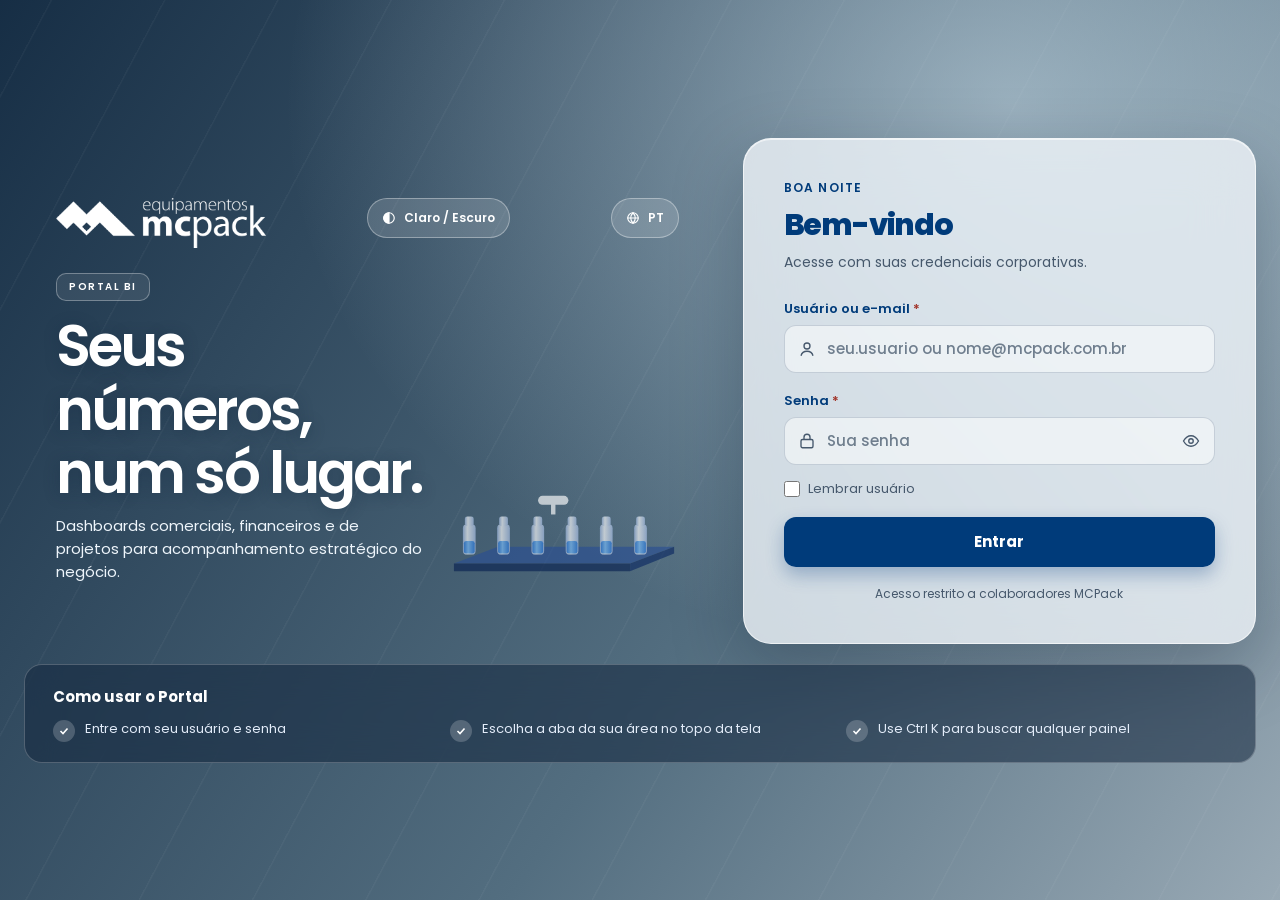
==== commit 62fe5d54: "RH: incluir busca no menu suspenso de colaborador da Central de Artes" ====
--- a/index.html
+++ b/index.html
@@ -1713,7 +1713,7 @@
   const {pessoas}=await rhCall("pessoas_list");
   if(!rhAreas.includes("rh_editar") || !rhAreas.includes("rh_pessoas")) return;
   const lista=pessoas.filter(p=>p.active);
-  c.innerHTML='<div class="admin-card"><div class="admin-card-h">Central de Artes · RH</div><div class="rh-filtros"><div><label>Tipo de arte</label><select id="arte-tipo"><option value="aniv">Aniversário</option><option value="empresa">Tempo de empresa</option><option value="ferias">Férias</option></select></div><div><label>Colaborador</label><select id="arte-pessoa"></select></div><div><label>Data de referência</label><input id="arte-data" type="date"></div></div><div id="arte-ferias" class="rh-filtros" hidden><div><label>Início das férias</label><input id="arte-inicio" type="date"></div><div><label>Fim das férias</label><input id="arte-fim" type="date"></div><div style="min-width:210px;max-width:100%"><label>Responsáveis substitutos</label><details id="arte-resp" style="position:relative;width:340px;max-width:100%"><summary class="rh-arte-select-trigger" style="cursor:pointer;box-sizing:border-box;height:40px;padding:0 12px;border:1px solid var(--input-bd);border-radius:10px;background:var(--white);color:var(--text);font-size:13px;display:flex;align-items:center;justify-content:space-between;gap:10px">Selecionar responsáveis</summary><div data-popup style="position:fixed;z-index:9999;box-sizing:border-box;border:1px solid var(--input-bd);border-radius:10px;background:var(--white);padding:8px;box-shadow:0 8px 24px rgba(0,0,0,.18)"><input type="search" placeholder="Buscar colaborador" aria-label="Buscar colaborador" style="width:100%;margin-bottom:6px"><div data-list style="max-height:210px;overflow:auto"></div></div></details></div></div><p id="arte-eventos"></p><div style="display:flex;gap:8px;flex-wrap:wrap"><button class="btn-save" id="arte-gerar">Gerar prévia</button><button class="btn-save" id="arte-baixar" disabled>Baixar PNG</button></div><p id="arte-msg" role="status"></p><canvas id="arte-canvas" width="1080" height="1350" style="display:none;max-width:100%;width:432px;height:auto;margin:16px auto"></canvas></div>';
+  c.innerHTML='<div class="admin-card"><div class="admin-card-h">Central de Artes · RH</div><div class="rh-filtros"><div><label>Tipo de arte</label><select id="arte-tipo"><option value="aniv">Aniversário</option><option value="empresa">Tempo de empresa</option><option value="ferias">Férias</option></select></div><div><label>Colaborador</label><div style="position:relative"><select id="arte-pessoa" hidden style="display:none"></select><button type="button" id="arte-pessoa-trigger" aria-haspopup="listbox" aria-expanded="false" style="box-sizing:border-box;height:40px;width:280px;max-width:100%;padding:0 12px;border:1px solid var(--input-bd);border-radius:10px;background:var(--white);color:var(--text);font:inherit;font-size:13px;display:flex;align-items:center;justify-content:space-between;gap:10px;cursor:pointer"><span data-caption style="overflow:hidden;text-overflow:ellipsis;white-space:nowrap"></span><span aria-hidden="true" style="flex:none">⌄</span></button><div id="arte-pessoa-popup" hidden style="position:fixed;z-index:9999;box-sizing:border-box;border:1px solid var(--input-bd);border-radius:10px;background:var(--white);padding:8px;box-shadow:0 8px 24px rgba(0,0,0,.18)"><input type="search" placeholder="Buscar colaborador" aria-label="Buscar colaborador" style="width:100%;margin-bottom:6px"><div role="listbox" data-list style="max-height:210px;overflow:auto"></div></div></div></div><div><label>Data de referência</label><input id="arte-data" type="date"></div></div><div id="arte-ferias" class="rh-filtros" hidden><div><label>Início das férias</label><input id="arte-inicio" type="date"></div><div><label>Fim das férias</label><input id="arte-fim" type="date"></div><div style="min-width:210px;max-width:100%"><label>Responsáveis substitutos</label><details id="arte-resp" style="position:relative;width:340px;max-width:100%"><summary class="rh-arte-select-trigger" style="cursor:pointer;box-sizing:border-box;height:40px;padding:0 12px;border:1px solid var(--input-bd);border-radius:10px;background:var(--white);color:var(--text);font-size:13px;display:flex;align-items:center;justify-content:space-between;gap:10px">Selecionar responsáveis</summary><div data-popup style="position:fixed;z-index:9999;box-sizing:border-box;border:1px solid var(--input-bd);border-radius:10px;background:var(--white);padding:8px;box-shadow:0 8px 24px rgba(0,0,0,.18)"><input type="search" placeholder="Buscar colaborador" aria-label="Buscar colaborador" style="width:100%;margin-bottom:6px"><div data-list style="max-height:210px;overflow:auto"></div></div></details></div></div><p id="arte-eventos"></p><div style="display:flex;gap:8px;flex-wrap:wrap"><button class="btn-save" id="arte-gerar">Gerar prévia</button><button class="btn-save" id="arte-baixar" disabled>Baixar PNG</button></div><p id="arte-msg" role="status"></p><canvas id="arte-canvas" width="1080" height="1350" style="display:none;max-width:100%;width:432px;height:auto;margin:16px auto"></canvas></div>';
   const q=id=>c.querySelector("#arte-"+id), tipo=q("tipo"), sel=q("pessoa"), data=q("data"), cv=q("canvas"), msg=q("msg"), down=q("baixar");
   const local=new Intl.DateTimeFormat("en-CA",{timeZone:"America/Sao_Paulo",year:"numeric",month:"2-digit",day:"2-digit"}).formatToParts(new Date());const part=k=>local.find(x=>x.type===k).value;data.value=part("year")+"-"+part("month")+"-"+part("day");
   const dia=p=>p.data_nascimento? p.data_nascimento.slice(8,10)+"/"+p.data_nascimento.slice(5,7):String(p.aniversario||"").slice(0,5);
@@ -1740,6 +1740,34 @@
   document.addEventListener("scroll",posicionarResponsaveis,{capture:true,signal:eventos.signal});
   const observer=new MutationObserver(()=>{if(!dropdown.isConnected){eventos.abort();observer.disconnect()}});observer.observe(c,{childList:true,subtree:true});
   sel.addEventListener("pointerdown",fecharResponsaveis);
+  const pessoaTrigger=q("pessoa-trigger"), pessoaPopup=q("pessoa-popup"), pessoaBusca=pessoaPopup.querySelector("input"), pessoaList=pessoaPopup.querySelector("[data-list]");
+  const normalizarBusca=v=>String(v||"").toLocaleLowerCase("pt-BR").normalize("NFD").replace(/[\u0300-\u036f]/g,"");
+  function atualizarPessoa(){pessoaTrigger.querySelector("[data-caption]").textContent=sel.selectedOptions[0]?.textContent||"Selecionar colaborador"}
+  function fecharPessoa(){pessoaPopup.hidden=true;pessoaTrigger.setAttribute("aria-expanded","false")}
+  function posicionarPessoa(){
+    if(pessoaPopup.hidden||!pessoaTrigger.isConnected)return;
+    const r=pessoaTrigger.getBoundingClientRect(),vw=document.documentElement.clientWidth,vh=window.innerHeight,w=Math.min(Math.max(r.width,260),vw-16),abaixo=vh-r.bottom-12,acima=r.top-12,subir=abaixo<180&&acima>abaixo;
+    pessoaPopup.style.width=w+"px";pessoaPopup.style.left=Math.max(8,Math.min(r.left,vw-w-8))+"px";
+    pessoaList.style.maxHeight=Math.max(35,Math.min(220,(subir?acima:abaixo)-62))+"px";
+    pessoaPopup.style.top=subir?"auto":(r.bottom+4)+"px";pessoaPopup.style.bottom=subir?(vh-r.top+4)+"px":"auto";
+  }
+  function renderPessoa(){
+    pessoaList.replaceChildren();const term=normalizarBusca(pessoaBusca.value);
+    for(const o of sel.options){
+      if(!normalizarBusca(o.textContent).includes(term))continue;
+      const btn=document.createElement("button");btn.type="button";btn.setAttribute("role","option");btn.setAttribute("aria-selected",String(o.value===sel.value));btn.textContent=o.textContent;
+      btn.style.cssText="display:block;text-align:left;width:100%;border:0;border-radius:5px;padding:8px;background:"+(o.value===sel.value?"var(--tab-hover)":"transparent")+";color:var(--text);font:inherit;font-size:13px;cursor:pointer";
+      btn.onclick=()=>{sel.value=o.value;fecharPessoa();sel.dispatchEvent(new Event("change"));pessoaTrigger.focus()};pessoaList.append(btn);
+    }
+    if(!pessoaList.childElementCount){const el=document.createElement("span");el.textContent="Nenhum colaborador encontrado";pessoaList.append(el)}
+  }
+  pessoaTrigger.onclick=()=>{if(!pessoaPopup.hidden){fecharPessoa();return}fecharResponsaveis();pessoaBusca.value="";renderPessoa();pessoaPopup.hidden=false;pessoaTrigger.setAttribute("aria-expanded","true");posicionarPessoa();pessoaBusca.focus({preventScroll:true})};
+  pessoaBusca.oninput=renderPessoa;
+  document.addEventListener("pointerdown",e=>{if(!pessoaTrigger.contains(e.target)&&!pessoaPopup.contains(e.target))fecharPessoa()},opt);
+  document.addEventListener("keydown",e=>{if(e.key==="Escape"&&!pessoaPopup.hidden){fecharPessoa();pessoaTrigger.focus()}},opt);
+  window.addEventListener("resize",posicionarPessoa,opt);
+  document.addEventListener("scroll",posicionarPessoa,{capture:true,signal:eventos.signal});
+  dropdown.addEventListener("toggle",()=>{if(dropdown.open)fecharPessoa()});
   const grupos=["resp"], escolhas=new Map(grupos.map(k=>[k,new Set()]));
   const invalidar=()=>{down.disabled=true;cv.style.display="none";msg.textContent=""};
   function montarResponsaveis(){
@@ -1763,10 +1791,10 @@
       search.oninput=render;render();atualizar();
     }
   }
-  tipo.onchange=data.onchange=()=>{fecharResponsaveis();refresh();montarResponsaveis();invalidar()};
-  sel.onchange=()=>{fecharResponsaveis();montarResponsaveis();invalidar()};
+  tipo.onchange=data.onchange=()=>{fecharPessoa();fecharResponsaveis();refresh();atualizarPessoa();montarResponsaveis();invalidar()};
+  sel.onchange=()=>{atualizarPessoa();fecharResponsaveis();montarResponsaveis();invalidar()};
   for(const k of ["inicio","fim"])q(k).oninput=invalidar;
-  refresh();montarResponsaveis();
+  refresh();atualizarPessoa();montarResponsaveis();
 
   const image=src=>new Promise((resolve,reject)=>{const im=new Image();im.crossOrigin="anonymous";im.onload=()=>resolve(im);im.onerror=()=>reject(new Error("Não foi possível carregar a imagem."));im.src=src});
   // Modelos oficiais aprovados: arquivos PNG fixos, apenas os campos variáveis são substituídos.
@@ -1778,7 +1806,7 @@
   q("gerar").onclick=async()=>{
     if(gerando)return;
     gerando=true;down.disabled=true;cv.style.display="none";msg.textContent="Gerando…";
-    const controls=[tipo,sel,data,q("inicio"),q("fim"),...grupos.flatMap(k=>[...q(k).querySelectorAll("input")]),q("gerar")];controls.forEach(e=>e.disabled=true);
+    const controls=[tipo,sel,pessoaTrigger,data,q("inicio"),q("fim"),...grupos.flatMap(k=>[...q(k).querySelectorAll("input")]),q("gerar")];controls.forEach(e=>e.disabled=true);
     try{
       if(!rhAreas.includes("rh_editar")||!rhAreas.includes("rh_pessoas"))throw Error("Sem permissão");
       const p=lista.find(x=>String(x.id)===sel.value);if(!p)throw Error("Selecione um colaborador.");
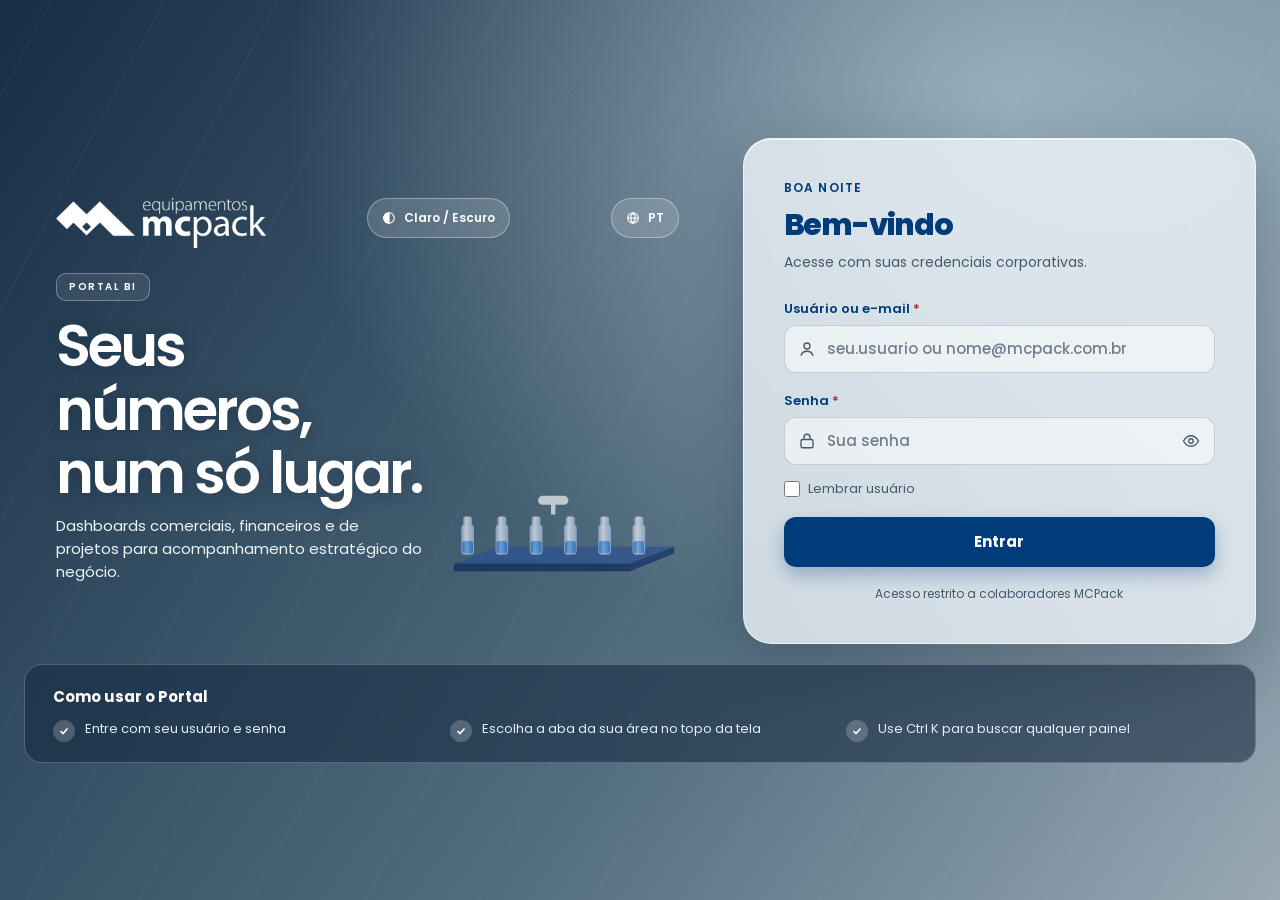
==== commit daf6f6c4: "Portal: ordenar alfabeticamente menus, submenus e atalhos" ====
--- a/index.html
+++ b/index.html
@@ -717,7 +717,9 @@
   if (rh.length) g.push({ k: "rh", t: "Área do RH", r: "RH", i: "people", itens: rh });
   if (currentPages.length) g.push({ k: "dash", t: "Dashboards", r: "Dashb.", i: "chart", itens: [...currentPages].sort((a, b) => a.label.localeCompare(b.label, "pt-BR", { sensitivity: "base" })).map(pg => ({ k: "dash:" + pg.key, l: pg.label, i: "chart", fn: () => abrirPagina(pg.key) })) });
   if (isAdmin()) g.push({ k: "admin", t: "Administração", r: "Admin", i: "shield", itens: [{ k: "admin", l: "Usuários e acessos", i: "shield", fn: irParaAdmin }] });
-  return g;
+  const az = (a,b) => a.localeCompare(b, "pt-BR", { sensitivity: "base", numeric: true });
+  g.forEach(grupo => grupo.itens.sort((a,b) => az(a.l,b.l)));
+  return g.sort((a,b) => az(a.t,b.t));
 }
 function grupoDaChave(k) {
   if (k === "home") return "home";
@@ -811,7 +813,7 @@
     admin: { t: "Administração", d: "Usuários, acessos e páginas liberadas.", i: "shield", fn: "irParaAdmin()" },
     dash: { t: "Dashboards", d: "Indicadores comerciais, financeiros e de operação.", i: "chart", fn: "entrarDashboards()" }
   };
-  document.getElementById("hub-cards").innerHTML = entradasDisponiveis().map(k => {
+  document.getElementById("hub-cards").innerHTML = entradasDisponiveis().sort((a,b) => defs[a].t.localeCompare(defs[b].t, "pt-BR", { sensitivity: "base", numeric: true })).map(k => {
     const d = defs[k];
     return '<button class="hubcard" onclick="' + d.fn + '"><span class="hubic">' + svgIcone(d.i).replace("<svg ", '<svg width="30" height="30" ') + '</span><h3>' + d.t + '</h3><p>' + d.d + '</p><span class="hubgo">Abrir →</span></button>';
   }).join("");
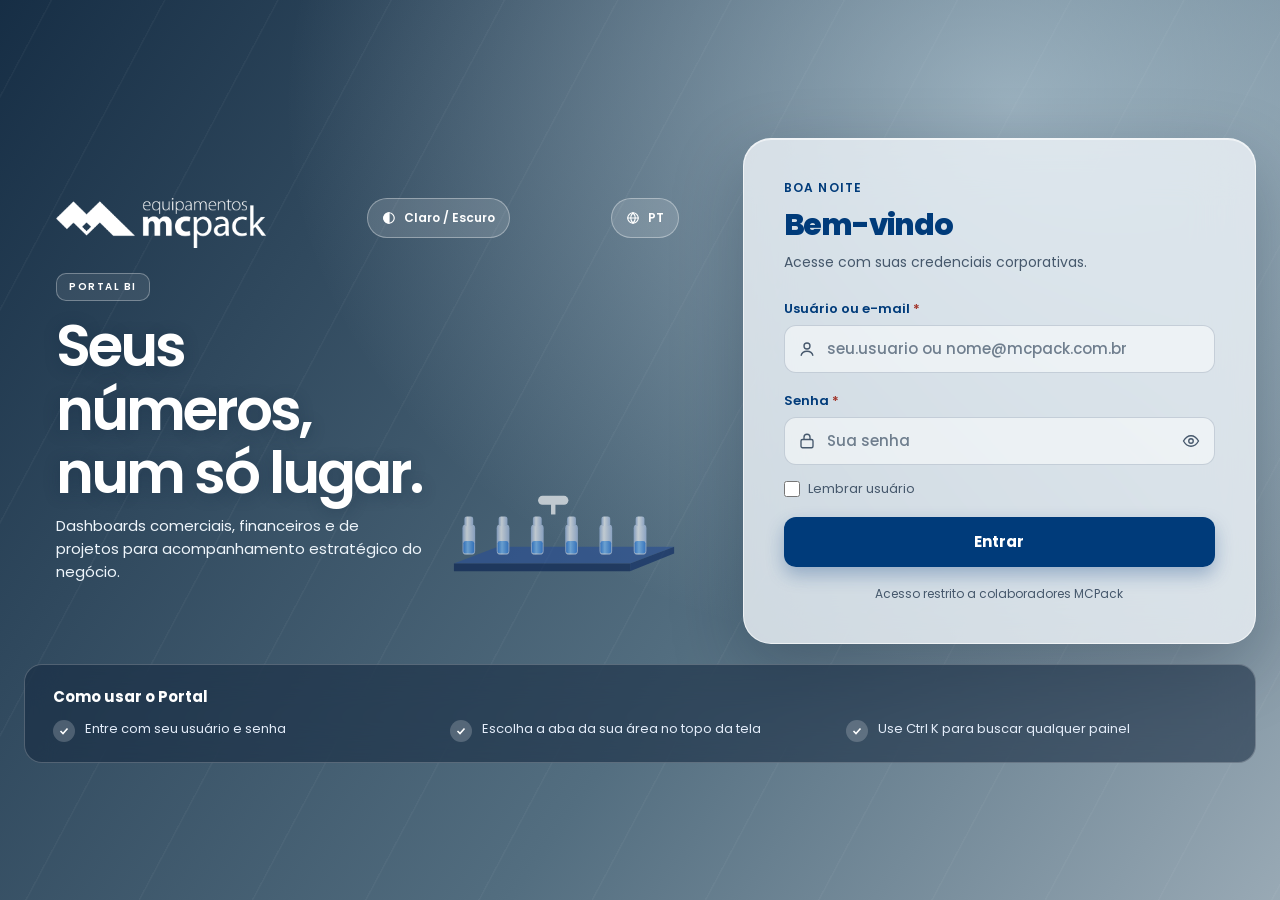
==== commit 7342df53: "Adiciona prévia visual de massagem ao portal sem alterar reservas ou acessos" ====
--- a/index.html
+++ b/index.html
@@ -317,6 +317,21 @@
 @media(max-width:820px){.hero{min-height:0;padding:12px}.login-card{padding:26px}.login-row{gap:16px}.lat-main{padding:10px}.hero h2{font-size:2rem}.hero-top img{width:160px}}
 @media(prefers-reduced-motion:reduce){#login-screen::before{animation:none}.mc-cover-video{display:none!important}}
 
+  /* Massagem: estilos isolados da interface existente */
+  .well-wrap{width:100%;max-width:1100px;margin:0 auto;display:grid;gap:16px;padding:12px 0}
+  .well-hero{display:flex;align-items:center;gap:20px;padding:26px}
+  .well-icon{width:76px;height:76px;flex:none;border-radius:20px;background:var(--navy);color:#fff;display:grid;place-items:center}
+  .well-icon svg{width:42px;height:42px}.well-hero h1{font-size:24px;color:var(--head);margin:0 0 6px}
+  .well-wrap p{font-size:13px;color:var(--muted);margin:0;line-height:1.6}
+  .well-tag{display:inline-block;font-size:11px;color:var(--muted);margin-top:8px}
+  .well-grid{display:grid;grid-template-columns:repeat(2,minmax(0,1fr));gap:16px}
+  .well-card{padding:24px;display:flex;flex-direction:column;gap:12px}
+  .well-card h2{font-size:18px;margin:0;color:var(--head)}.well-card h3{font-size:14px;margin:8px 0 0;color:var(--head)}
+  .well-note{background:var(--bg2);border:1px solid var(--border);border-radius:12px;padding:14px;font-size:13px;color:var(--text)}
+  .well-slots{display:grid;grid-template-columns:repeat(auto-fit,minmax(72px,1fr));gap:8px}
+  .well-slots button,.well-primary,.well-secondary{font:inherit;font-size:13px;border:1px solid var(--border);border-radius:10px;padding:12px;background:var(--white);color:var(--muted)}
+  .well-primary{background:var(--navy);color:#fff;border-color:transparent}.well-wrap button:disabled{opacity:.65;cursor:not-allowed}
+  @media(max-width:820px){.well-grid{grid-template-columns:1fr}.well-hero,.well-card{padding:18px}.well-icon{width:56px;height:56px}.well-icon svg{width:32px;height:32px}.well-hero h1{font-size:19px}}
 </style>
 <!-- Google Analytics -->
 <script async src="https://www.googletagmanager.com/gtag/js?id=G-J61J4685WD"></script>
@@ -439,6 +454,7 @@
       </div>
     </section>
     <section class="view" id="view-rh"><div class="rh-body" id="rh-content"></div></section>
+    <section class="view" id="view-massagem"><div class="rh-body" id="massagem-content"></div></section>
     <section class="view" id="view-admin">
       <div class="admin-body">
         <div class="admin-card">
@@ -682,6 +698,7 @@
 ];
 // ── Shell: menu lateral e views ──
 const ICONES = {
+  wellness: '<path d="M12 11.5 6.6 6.3a3.1 3.1 0 0 1 4.4-4.4L12 3l1-1.1a3.1 3.1 0 0 1 4.4 4.4z"/><path d="M3 13v4l5 4h8l5-4v-4M3 13l3-1 4 4h4l4-4 3 1M8 21v-2m8 2v-2"/>',
   home: '<path d="M3 11l9-8 9 8"/><path d="M5 10v10h14V10"/>',
   user: '<circle cx="12" cy="8" r="4"/><path d="M4 21c0-4 4-7 8-7s8 3 8 7"/>',
   doc: '<path d="M14 3H6v18h12V7z"/><path d="M14 3v4h4"/>',
@@ -700,12 +717,15 @@
   cam: '<path d="M4 8h3l2-3h6l2 3h3v12H4z"/><circle cx="12" cy="13" r="3.5"/>'
 };
 function svgIcone(n) { return '<svg viewBox="0 0 24 24" fill="none" stroke="currentColor" stroke-width="2" stroke-linecap="round" stroke-linejoin="round" aria-hidden="true">' + (ICONES[n] || "") + '</svg>'; }
+// Prévia visual: sem dados pessoais ou operações de reserva. Não é autorização de API.
+function massagemPreviewPermitida() { return !!currentToken && String(currentUser || "").toLowerCase() === "lucas.souza" && isAdmin(); }
 function entradasDisponiveis() {
   const e = [];
   if (rhAreas.includes("colaborador")) e.push("colab");
   if (rhAreas.some(a => a.startsWith("rh_"))) e.push("rh");
   if (currentPages.length) e.push("dash");
   if (isAdmin()) e.push("admin");
+  if (massagemPreviewPermitida()) e.push("massagem");
   return e;
 }
 let menuGrupo = null, menuAtivo = null;
@@ -717,6 +737,7 @@
   if (rh.length) g.push({ k: "rh", t: "Área do RH", r: "RH", i: "people", itens: rh });
   if (currentPages.length) g.push({ k: "dash", t: "Dashboards", r: "Dashb.", i: "chart", itens: [...currentPages].sort((a, b) => a.label.localeCompare(b.label, "pt-BR", { sensitivity: "base" })).map(pg => ({ k: "dash:" + pg.key, l: pg.label, i: "chart", fn: () => abrirPagina(pg.key) })) });
   if (isAdmin()) g.push({ k: "admin", t: "Administração", r: "Admin", i: "shield", itens: [{ k: "admin", l: "Usuários e acessos", i: "shield", fn: irParaAdmin }] });
+  if (massagemPreviewPermitida()) g.push({ k: "massagem", t: "Massagem", r: "Mass.", i: "wellness", itens: [{ k: "massagem", l: "Massagem e bem-estar", i: "wellness", fn: abrirMassagem }] });
   const az = (a,b) => a.localeCompare(b, "pt-BR", { sensitivity: "base", numeric: true });
   g.forEach(grupo => grupo.itens.sort((a,b) => az(a.l,b.l)));
   return g.sort((a,b) => az(a.t,b.t));
@@ -724,6 +745,7 @@
 function grupoDaChave(k) {
   if (k === "home") return "home";
   if (k === "admin") return "admin";
+  if (k === "massagem") return "massagem";
   if (k.startsWith("dash:")) return "dash";
   if (k.startsWith("rh:")) { const a = RH_ABAS.find(x => x.key === k.slice(3)); return a ? a.modo : null; }
   return null;
@@ -794,6 +816,7 @@
   if (ent[0] === "colab") return irParaRH("colab");
   if (ent[0] === "rh") return irParaRH("rh");
   if (ent[0] === "admin") return irParaAdmin();
+  if (ent[0] === "massagem") return abrirMassagem();
   entrarDashboards();
 }
 function entrarDashboards() {
@@ -811,12 +834,28 @@
     colab: { t: "Portal do Colaborador", d: "Holerites, documentos e dados cadastrais.", i: "user", fn: "irParaRH('colab')" },
     rh: { t: "Área do RH", d: "Cadastro de pessoas, documentos e consolidado.", i: "people", fn: "irParaRH('rh')" },
     admin: { t: "Administração", d: "Usuários, acessos e páginas liberadas.", i: "shield", fn: "irParaAdmin()" },
-    dash: { t: "Dashboards", d: "Indicadores comerciais, financeiros e de operação.", i: "chart", fn: "entrarDashboards()" }
+    dash: { t: "Dashboards", d: "Indicadores comerciais, financeiros e de operação.", i: "chart", fn: "entrarDashboards()" },
+    massagem: { t: "Massagem", d: "Agende seu horário semanal de bem-estar.", i: "wellness", fn: "abrirMassagem()" }
   };
   document.getElementById("hub-cards").innerHTML = entradasDisponiveis().sort((a,b) => defs[a].t.localeCompare(defs[b].t, "pt-BR", { sensitivity: "base", numeric: true })).map(k => {
     const d = defs[k];
     return '<button class="hubcard" onclick="' + d.fn + '"><span class="hubic">' + svgIcone(d.i).replace("<svg ", '<svg width="30" height="30" ') + '</span><h3>' + d.t + '</h3><p>' + d.d + '</p><span class="hubgo">Abrir →</span></button>';
   }).join("");
+}
+function abrirMassagem() {
+  if (!massagemPreviewPermitida()) return;
+  mostrarView("massagem", "Massagem e bem-estar", "");
+  marcarAtivo("massagem");
+  fecharMenuMobile();
+  const c = document.getElementById("massagem-content");
+  c.innerHTML = `<div class="well-wrap">
+    <div class="admin-card well-hero"><div class="well-icon">${svgIcone("wellness")}</div><div><h1>Massagem e bem-estar</h1><p>Programa de qualidade de vida MCPack</p><span class="well-tag">Prévia de desenvolvimento</span></div></div>
+    <div class="well-grid">
+      <div class="admin-card well-card"><h2>Agendar massagem</h2><p>Atendimentos normalmente às terças-feiras.</p><div class="well-note"><strong>Agendamento ainda indisponível</strong><p>A integração com o Teams está em preparação. Nenhuma reserva real será criada.</p></div><h3>Horários disponíveis</h3><p>Exemplos de horários, sujeitos à programação definitiva.</p><div class="well-slots">${["08:00","08:20","08:40","09:00","09:20","09:40"].map(t=>'<button type="button" disabled>'+t+'</button>').join("")}</div><button class="well-primary" type="button" disabled>Confirmar agendamento</button><button class="well-secondary" type="button" disabled>Não desejo agendar</button></div>
+      <div class="admin-card well-card"><h2>Meu agendamento</h2><p>Nenhum agendamento confirmado.</p><button class="well-secondary" type="button" disabled>Adicionar ao Outlook</button><button class="well-secondary" type="button" disabled>Cancelar agendamento</button><h3>Como funciona</h3><p>Os participantes da reunião de autocuidado terão prioridade por um período limitado. Depois, os horários restantes serão liberados aos demais colaboradores.</p></div>
+    </div>
+    <div class="admin-card well-card"><h2>Agenda de atendimentos</h2><p>Prévia da visão da Renata. Nenhum dado real disponível.</p><div class="well-note">A lista de reservas será exibida aqui após a integração. O acesso independente da Renata ainda não está habilitado.</div></div>
+  </div>`;
 }
 function rhFmtData(v) { if (!v) return "—"; const d = new Date(v.length === 10 ? v + "T00:00:00" : v); return isNaN(d) ? "—" : d.toLocaleDateString("pt-BR"); }
 function rhTipoLabel(k) { const t = rhTipos.find(x => x.key === k); return t ? t.label : k; }
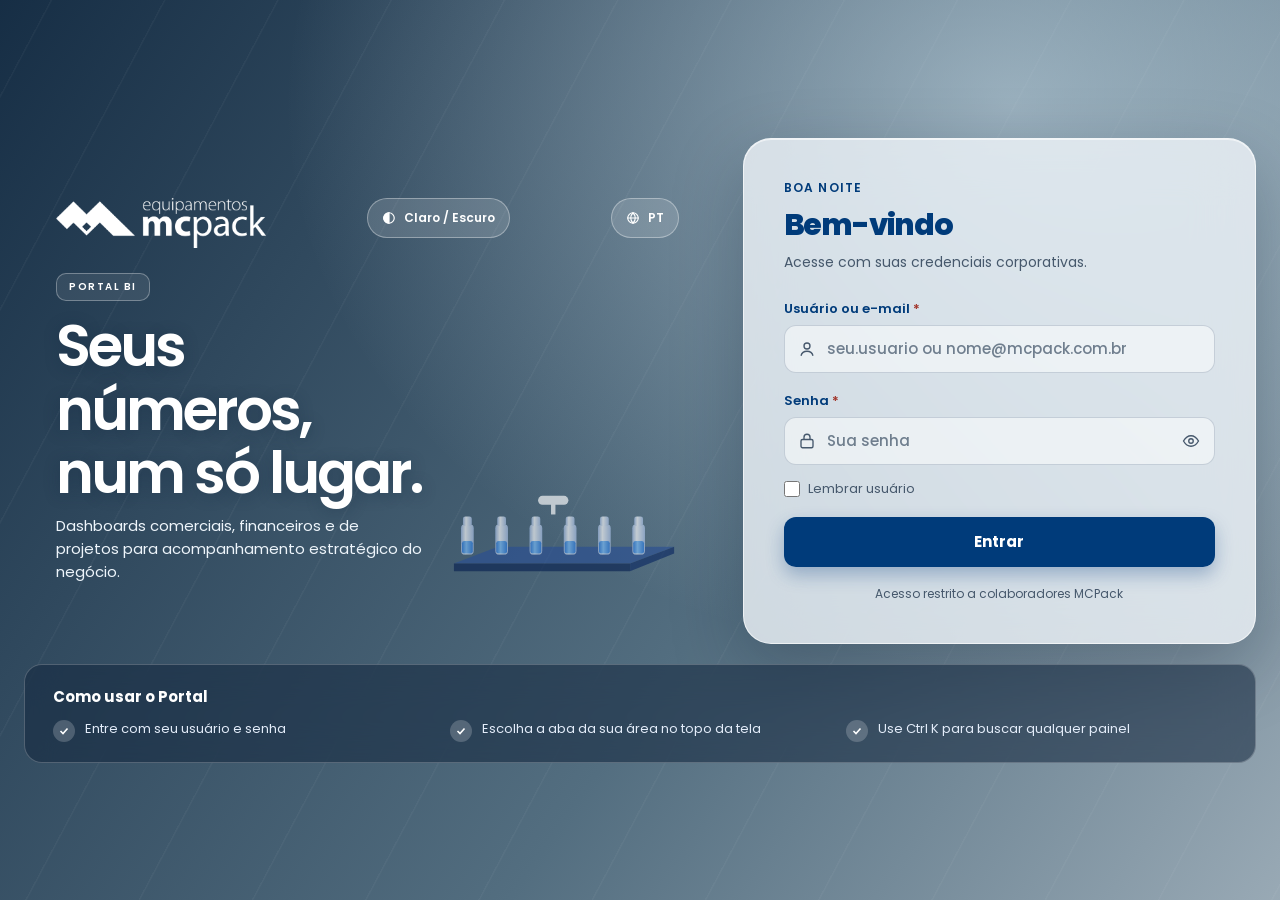
==== commit c1d8457f: "Atualiza versão do dicionário para evitar cache da prévia" ====
--- a/index.html
+++ b/index.html
@@ -1949,6 +1949,6 @@
   document.addEventListener('visibilitychange',sync);if(reduced.addEventListener)reduced.addEventListener('change',sync);sync();
 })();
 </script>
-<script src="i18n.js?v=20261126d"></script>
+<script src="i18n.js?v=20261127-massagem"></script>
 </body>
 </html>
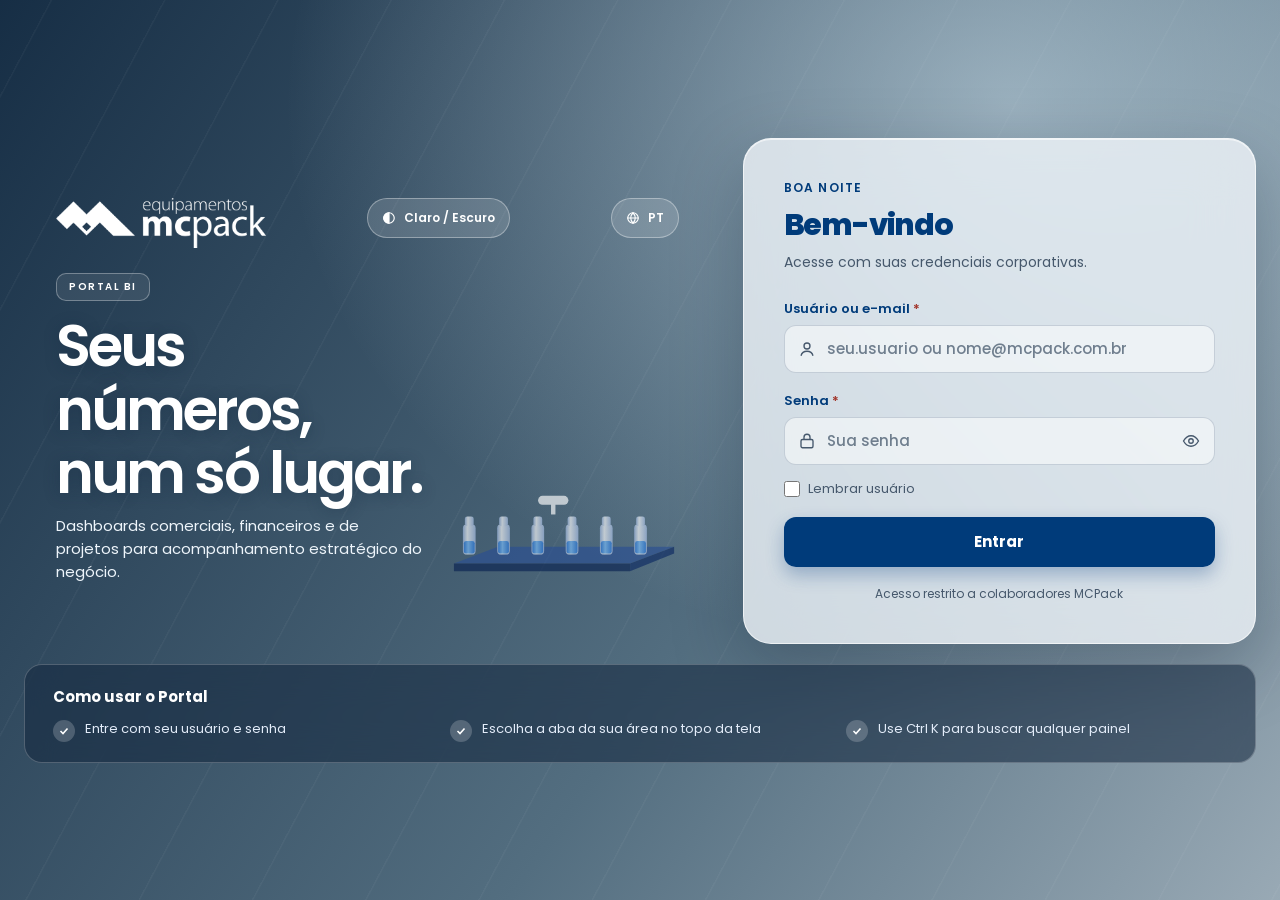
==== commit f66767e9: "Replica card de horários aprovado com grade fixa 4 por 4" ====
--- a/index.html
+++ b/index.html
@@ -328,7 +328,11 @@
   .well-card{padding:24px;display:flex;flex-direction:column;gap:12px}
   .well-card h2{font-size:18px;margin:0;color:var(--head)}.well-card h3{font-size:14px;margin:8px 0 0;color:var(--head)}
   .well-note{background:var(--bg2);border:1px solid var(--border);border-radius:12px;padding:14px;font-size:13px;color:var(--text)}
-  .well-slots{display:grid;grid-template-columns:repeat(auto-fit,minmax(72px,1fr));gap:8px}
+  .well-schedule{border:1px solid var(--border);border-radius:15px;padding:14px;display:grid;gap:12px;background:var(--white)}
+  .well-schedule-head{display:flex;align-items:center;gap:8px}.well-schedule-head .well-icon{width:46px;height:46px;border-radius:12px}.well-schedule-head .well-icon svg{width:25px;height:25px}.well-schedule-head strong{font-size:13px;color:var(--text)}.well-schedule-head p,.well-schedule p{font-size:12px;line-height:1.4}
+  .well-stats{display:grid;grid-template-columns:repeat(2,minmax(0,1fr));gap:10px}.well-stats span{display:block;font-size:12px;color:var(--muted)}.well-stats strong{display:block;font-size:21px;font-weight:600;color:var(--navy);margin-top:5px}.well-schedule hr{border:0;border-top:1px solid var(--border);width:100%;margin:4px 0 8px}.well-schedule h3{margin:0;color:var(--text);font-weight:600}
+  .well-slots{display:grid;grid-template-columns:repeat(4,minmax(0,1fr));gap:7px}
+  .well-schedule .well-slots button:disabled{opacity:1;color:var(--navy);font-weight:600;padding:10px 2px;min-width:0;line-height:1.4;border-radius:8px;background:var(--white)}
   .well-slots button,.well-primary,.well-secondary{font:inherit;font-size:13px;border:1px solid var(--border);border-radius:10px;padding:12px;background:var(--white);color:var(--muted)}
   .well-primary{background:var(--navy);color:#fff;border-color:transparent}.well-wrap button:disabled{opacity:.65;cursor:not-allowed}
   @media(max-width:820px){.well-grid{grid-template-columns:1fr}.well-hero,.well-card{padding:18px}.well-icon{width:56px;height:56px}.well-icon svg{width:32px;height:32px}.well-hero h1{font-size:19px}}
@@ -851,7 +855,7 @@
   c.innerHTML = `<div class="well-wrap">
     <div class="admin-card well-hero"><div class="well-icon">${svgIcone("wellness")}</div><div><h1>Massagem e bem-estar</h1><p>Programa de qualidade de vida MCPack</p><span class="well-tag">Prévia de desenvolvimento</span></div></div>
     <div class="well-grid">
-      <div class="admin-card well-card"><h2>Agendar massagem</h2><p>Atendimentos normalmente às terças-feiras.</p><div class="well-note"><strong>Agendamento ainda indisponível</strong><p>A integração com o Teams está em preparação. Nenhuma reserva real será criada.</p></div><h3>Horários disponíveis</h3><p>Exemplos de horários, sujeitos à programação definitiva.</p><div class="well-slots">${["08:00","08:20","08:40","09:00","09:20","09:40"].map(t=>'<button type="button" disabled>'+t+'</button>').join("")}</div><button class="well-primary" type="button" disabled>Confirmar agendamento</button><button class="well-secondary" type="button" disabled>Não desejo agendar</button></div>
+      <div class="admin-card well-card"><h2>Agendar massagem</h2><p>Atendimentos normalmente às terças-feiras.</p><div class="well-note"><strong>Agendamento ainda indisponível</strong><p>A integração com o Teams está em preparação. Nenhuma reserva real será criada.</p></div><div class="well-schedule"><div class="well-schedule-head"><div class="well-icon">${svgIcone("wellness")}</div><div><strong>Massagem e bem-estar</strong><p>Terças-feiras · 09h às 13h</p></div></div><div class="well-stats"><div><span>Duração por atendimento</span><strong>15 min</strong></div><div><span>Vagas por dia</span><strong>16</strong></div></div><hr><h3>Horários</h3><div class="well-slots">${Array.from({length:16},(_,i)=>String(9+Math.floor(i/4)).padStart(2,"0")+":"+String((i%4)*15).padStart(2,"0")).map(t=>'<button type="button" disabled>'+t+'</button>').join("")}</div><p>Último atendimento: 12h45 às 13h.</p></div><button class="well-primary" type="button" disabled>Confirmar agendamento</button><button class="well-secondary" type="button" disabled>Não desejo agendar</button></div>
       <div class="admin-card well-card"><h2>Meu agendamento</h2><p>Nenhum agendamento confirmado.</p><button class="well-secondary" type="button" disabled>Adicionar ao Outlook</button><button class="well-secondary" type="button" disabled>Cancelar agendamento</button><h3>Como funciona</h3><p>Os participantes da reunião de autocuidado terão prioridade por um período limitado. Depois, os horários restantes serão liberados aos demais colaboradores.</p></div>
     </div>
     <div class="admin-card well-card"><h2>Agenda de atendimentos</h2><p>Prévia da visão da Renata. Nenhum dado real disponível.</p><div class="well-note">A lista de reservas será exibida aqui após a integração. O acesso independente da Renata ainda não está habilitado.</div></div>
@@ -1949,6 +1953,6 @@
   document.addEventListener('visibilitychange',sync);if(reduced.addEventListener)reduced.addEventListener('change',sync);sync();
 })();
 </script>
-<script src="i18n.js?v=20261127-massagem"></script>
+<script src="i18n.js?v=20261127-grade-massagem"></script>
 </body>
 </html>
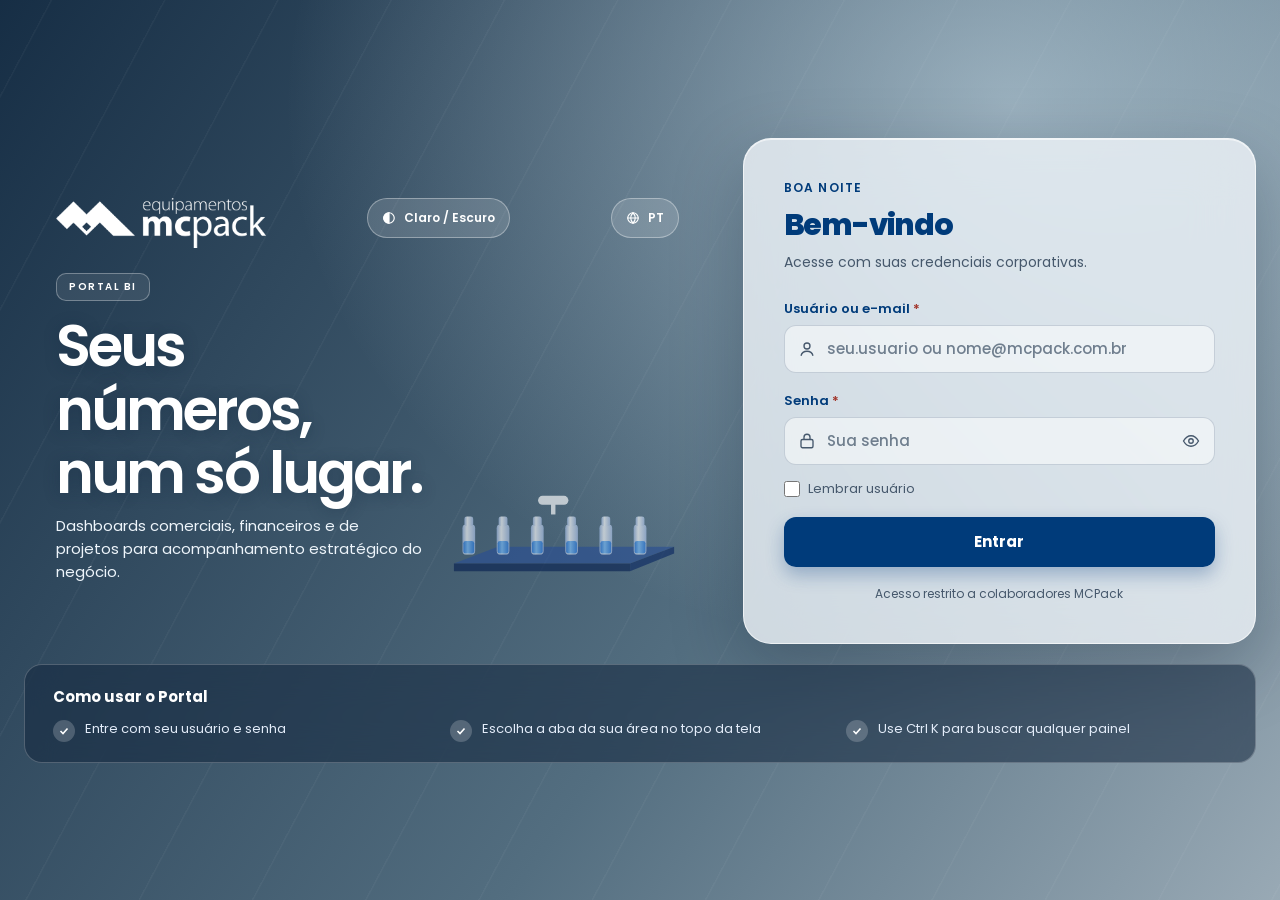
==== commit 276163ec: "Conecta prévia de massagem à consulta segura do Supabase" ====
--- a/index.html
+++ b/index.html
@@ -855,11 +855,31 @@
   c.innerHTML = `<div class="well-wrap">
     <div class="admin-card well-hero"><div class="well-icon">${svgIcone("wellness")}</div><div><h1>Massagem e bem-estar</h1><p>Programa de qualidade de vida MCPack</p><span class="well-tag">Prévia de desenvolvimento</span></div></div>
     <div class="well-grid">
-      <div class="admin-card well-card"><h2>Agendar massagem</h2><p>Atendimentos normalmente às terças-feiras.</p><div class="well-note"><strong>Agendamento ainda indisponível</strong><p>A integração com o Teams está em preparação. Nenhuma reserva real será criada.</p></div><div class="well-schedule"><div class="well-schedule-head"><div class="well-icon">${svgIcone("wellness")}</div><div><strong>Massagem e bem-estar</strong><p>Terças-feiras · 09h às 13h</p></div></div><div class="well-stats"><div><span>Duração por atendimento</span><strong>15 min</strong></div><div><span>Vagas por dia</span><strong>16</strong></div></div><hr><h3>Horários</h3><div class="well-slots">${Array.from({length:16},(_,i)=>String(9+Math.floor(i/4)).padStart(2,"0")+":"+String((i%4)*15).padStart(2,"0")).map(t=>'<button type="button" disabled>'+t+'</button>').join("")}</div><p>Último atendimento: 12h45 às 13h.</p></div><button class="well-primary" type="button" disabled>Confirmar agendamento</button><button class="well-secondary" type="button" disabled>Não desejo agendar</button></div>
+      <div class="admin-card well-card"><h2>Agendar massagem</h2><p>Atendimentos normalmente às terças-feiras.</p><div class="well-note" id="massagem-status" role="status"><strong>Consultando agenda…</strong><p>Conexão segura com o servidor.</p></div><div class="well-schedule"><div class="well-schedule-head"><div class="well-icon">${svgIcone("wellness")}</div><div><strong>Massagem e bem-estar</strong><p>Terças-feiras · 09h às 13h</p></div></div><div class="well-stats"><div><span>Duração por atendimento</span><strong>15 min</strong></div><div><span>Vagas por dia</span><strong>16</strong></div></div><hr><h3>Horários</h3><div class="well-slots">${Array.from({length:16},(_,i)=>String(9+Math.floor(i/4)).padStart(2,"0")+":"+String((i%4)*15).padStart(2,"0")).map(t=>'<button type="button" disabled>'+t+'</button>').join("")}</div><p>Último atendimento: 12h45 às 13h.</p></div><button class="well-primary" type="button" disabled>Confirmar agendamento</button><button class="well-secondary" type="button" disabled>Não desejo agendar</button></div>
       <div class="admin-card well-card"><h2>Meu agendamento</h2><p>Nenhum agendamento confirmado.</p><button class="well-secondary" type="button" disabled>Adicionar ao Outlook</button><button class="well-secondary" type="button" disabled>Cancelar agendamento</button><h3>Como funciona</h3><p>Os participantes da reunião de autocuidado terão prioridade por um período limitado. Depois, os horários restantes serão liberados aos demais colaboradores.</p></div>
     </div>
     <div class="admin-card well-card"><h2>Agenda de atendimentos</h2><p>Prévia da visão da Renata. Nenhum dado real disponível.</p><div class="well-note">A lista de reservas será exibida aqui após a integração. O acesso independente da Renata ainda não está habilitado.</div></div>
   </div>`;
+  massagemCarregarStatus(c);
+}
+async function massagemCarregarStatus(c) {
+  const status=c.querySelector("#massagem-status");
+  if(!status) return;
+  try {
+    const r=await fetch("https://igsoruvlyvydocdfatde.supabase.co/functions/v1/massagem-api",{
+      method:"POST",headers:{"Content-Type":"application/json","Authorization":"Bearer "+currentToken},body:JSON.stringify({action:"status"})
+    });
+    const d=await r.json();
+    if(!r.ok||!d.ok) throw new Error("Falha de consulta");
+    if(!status.isConnected||!massagemPreviewPermitida()) return;
+    status.replaceChildren();
+    const title=document.createElement("strong");title.textContent="Integração Teams conectada";
+    const p=document.createElement("p");
+    p.textContent=d.week?"Atendimento em "+rhFmtData(d.week.date)+" · "+d.week.matched+" colaboradores identificados. Reservas bloqueadas nesta prévia.":"Aguardando a próxima reunião de autocuidado. Reservas bloqueadas nesta prévia.";
+    status.append(title,p);
+  } catch {
+    if(status.isConnected) status.textContent="Não foi possível consultar a agenda. Nenhuma reserva foi criada.";
+  }
 }
 function rhFmtData(v) { if (!v) return "—"; const d = new Date(v.length === 10 ? v + "T00:00:00" : v); return isNaN(d) ? "—" : d.toLocaleDateString("pt-BR"); }
 function rhTipoLabel(k) { const t = rhTipos.find(x => x.key === k); return t ? t.label : k; }
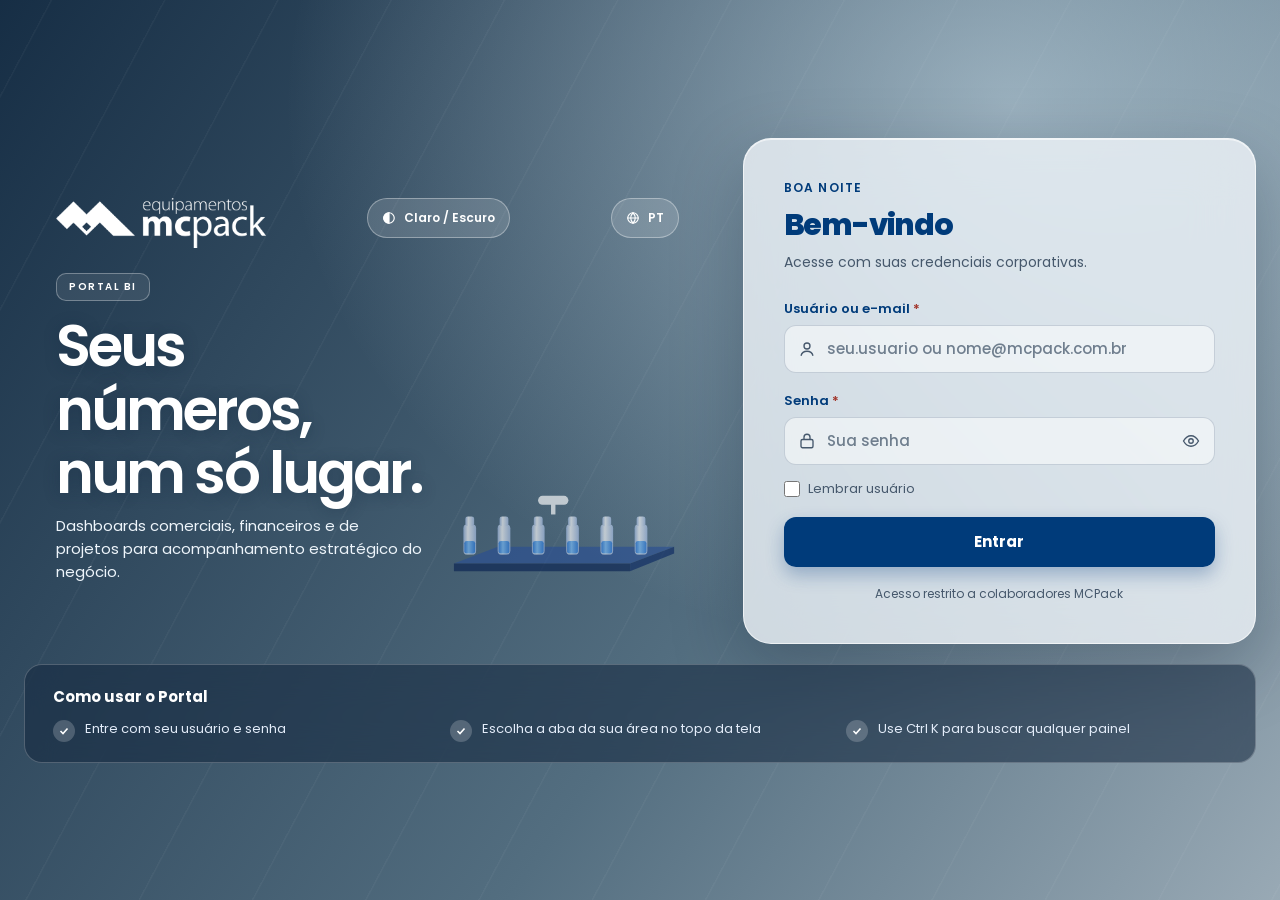
==== commit a6a2f0f8: "Oculta agenda encerrada e horários ocupados no módulo massagem" ====
--- a/index.html
+++ b/index.html
@@ -846,6 +846,7 @@
     return '<button class="hubcard" onclick="' + d.fn + '"><span class="hubic">' + svgIcone(d.i).replace("<svg ", '<svg width="30" height="30" ') + '</span><h3>' + d.t + '</h3><p>' + d.d + '</p><span class="hubgo">Abrir →</span></button>';
   }).join("");
 }
+let massagemTimer=null;
 function abrirMassagem() {
   if (!massagemPreviewPermitida()) return;
   mostrarView("massagem", "Massagem e bem-estar", "");
@@ -854,31 +855,43 @@
   const c = document.getElementById("massagem-content");
   c.innerHTML = `<div class="well-wrap">
     <div class="admin-card well-hero"><div class="well-icon">${svgIcone("wellness")}</div><div><h1>Massagem e bem-estar</h1><p>Programa de qualidade de vida MCPack</p><span class="well-tag">Prévia de desenvolvimento</span></div></div>
-    <div class="well-grid">
-      <div class="admin-card well-card"><h2>Agendar massagem</h2><p>Atendimentos normalmente às terças-feiras.</p><div class="well-note" id="massagem-status" role="status"><strong>Consultando agenda…</strong><p>Conexão segura com o servidor.</p></div><div class="well-schedule"><div class="well-schedule-head"><div class="well-icon">${svgIcone("wellness")}</div><div><strong>Massagem e bem-estar</strong><p>Terças-feiras · 09h às 13h</p></div></div><div class="well-stats"><div><span>Duração por atendimento</span><strong>15 min</strong></div><div><span>Vagas por dia</span><strong>16</strong></div></div><hr><h3>Horários</h3><div class="well-slots">${Array.from({length:16},(_,i)=>String(9+Math.floor(i/4)).padStart(2,"0")+":"+String((i%4)*15).padStart(2,"0")).map(t=>'<button type="button" disabled>'+t+'</button>').join("")}</div><p>Último atendimento: 12h45 às 13h.</p></div><button class="well-primary" type="button" disabled>Confirmar agendamento</button><button class="well-secondary" type="button" disabled>Não desejo agendar</button></div>
+    <div class="admin-card well-card" id="massagem-status" role="status"><strong>Consultando agenda…</strong></div>
+    <div class="well-grid" id="massagem-grid" style="display:none">
+      <div class="admin-card well-card"><h2>Agendar massagem</h2><p>Atendimentos normalmente às terças-feiras.</p><div class="well-schedule"><div class="well-schedule-head"><div class="well-icon">${svgIcone("wellness")}</div><div><strong>Massagem e bem-estar</strong><p>Terças-feiras · 09h às 13h</p></div></div><div class="well-stats"><div><span>Duração por atendimento</span><strong>15 min</strong></div><div><span>Vagas por dia</span><strong>16</strong></div></div><hr><h3>Horários</h3><div class="well-slots" id="massagem-slots"></div><p>Último atendimento: 12h45 às 13h.</p></div><button class="well-primary" type="button" disabled>Confirmar agendamento</button><button class="well-secondary" type="button" disabled>Não desejo agendar</button></div>
       <div class="admin-card well-card"><h2>Meu agendamento</h2><p>Nenhum agendamento confirmado.</p><button class="well-secondary" type="button" disabled>Adicionar ao Outlook</button><button class="well-secondary" type="button" disabled>Cancelar agendamento</button><h3>Como funciona</h3><p>Os participantes da reunião de autocuidado terão prioridade por um período limitado. Depois, os horários restantes serão liberados aos demais colaboradores.</p></div>
     </div>
-    <div class="admin-card well-card"><h2>Agenda de atendimentos</h2><p>Prévia da visão da Renata. Nenhum dado real disponível.</p><div class="well-note">A lista de reservas será exibida aqui após a integração. O acesso independente da Renata ainda não está habilitado.</div></div>
+    <div class="admin-card well-card" id="massagem-renata" style="display:none"><h2>Agenda de atendimentos</h2><p>Prévia da visão da Renata. Nenhum dado real disponível.</p><div class="well-note">A lista de reservas será exibida aqui após a integração. O acesso independente da Renata ainda não está habilitado.</div></div>
   </div>`;
+  clearInterval(massagemTimer);
   massagemCarregarStatus(c);
+  massagemTimer=setInterval(()=>{if(!document.getElementById("view-massagem").classList.contains("on")||!massagemPreviewPermitida()){clearInterval(massagemTimer);return;}massagemCarregarStatus(c);},15000);
 }
 async function massagemCarregarStatus(c) {
-  const status=c.querySelector("#massagem-status");
-  if(!status) return;
+  const status=c.querySelector("#massagem-status"),grid=c.querySelector("#massagem-grid"),renata=c.querySelector("#massagem-renata"),slots=c.querySelector("#massagem-slots");
+  if(!status||!grid||!slots)return;
   try {
     const r=await fetch("https://igsoruvlyvydocdfatde.supabase.co/functions/v1/massagem-api",{
       method:"POST",headers:{"Content-Type":"application/json","Authorization":"Bearer "+currentToken},body:JSON.stringify({action:"status"})
     });
     const d=await r.json();
-    if(!r.ok||!d.ok) throw new Error("Falha de consulta");
-    if(!status.isConnected||!massagemPreviewPermitida()) return;
-    status.replaceChildren();
-    const title=document.createElement("strong");title.textContent="Integração Teams conectada";
-    const p=document.createElement("p");
-    p.textContent=d.week?"Atendimento em "+rhFmtData(d.week.date)+" · "+d.week.matched+" colaboradores identificados. Reservas bloqueadas nesta prévia.":"Aguardando a próxima reunião de autocuidado. Reservas bloqueadas nesta prévia.";
-    status.append(title,p);
-  } catch {
-    if(status.isConnected) status.textContent="Não foi possível consultar a agenda. Nenhuma reserva foi criada.";
+    if(!r.ok||!d.ok)throw new Error("Falha de consulta");
+    if(!status.isConnected||!massagemPreviewPermitida())return;
+    const title=document.createElement("strong"),p=document.createElement("p");
+    if(!d.week){
+      grid.style.display="none";renata.style.display="none";slots.replaceChildren();
+      title.textContent=d.phase==="waiting"?"Aguardando a reunião de autocuidado":"Horários de massagem encerrados";
+      p.textContent="Novos horários serão disponibilizados somente após a reunião de autocuidado prevista para "+rhFmtData(d.next_meeting)+", às 08h30.";
+    }else{
+      grid.style.display="";renata.style.display="";
+      const livres=Array.isArray(d.available_slots)?d.available_slots.filter(i=>Number.isInteger(i)&&i>=0&&i<16):[];
+      title.textContent=livres.length?"Agenda de "+rhFmtData(d.week.date):"Não há horários disponíveis";
+      p.textContent=livres.length?livres.length+" de 16 horários disponíveis. Reservas bloqueadas nesta prévia.":"Novos horários após o próximo autocuidado, previsto para "+rhFmtData(d.next_meeting)+".";
+      slots.replaceChildren(...livres.map(i=>{const b=document.createElement("button");b.type="button";b.disabled=true;b.textContent=String(9+Math.floor(i/4)).padStart(2,"0")+":"+String(i%4*15).padStart(2,"0");return b;}));
+      if(!livres.length){const empty=document.createElement("p");empty.textContent="Nenhum horário disponível.";slots.append(empty);}
+    }
+    status.replaceChildren(title,p);
+  }catch{
+    if(status.isConnected){grid.style.display="none";renata.style.display="none";slots.replaceChildren();status.textContent="Não foi possível consultar a agenda. Tente novamente.";}
   }
 }
 function rhFmtData(v) { if (!v) return "—"; const d = new Date(v.length === 10 ? v + "T00:00:00" : v); return isNaN(d) ? "—" : d.toLocaleDateString("pt-BR"); }
